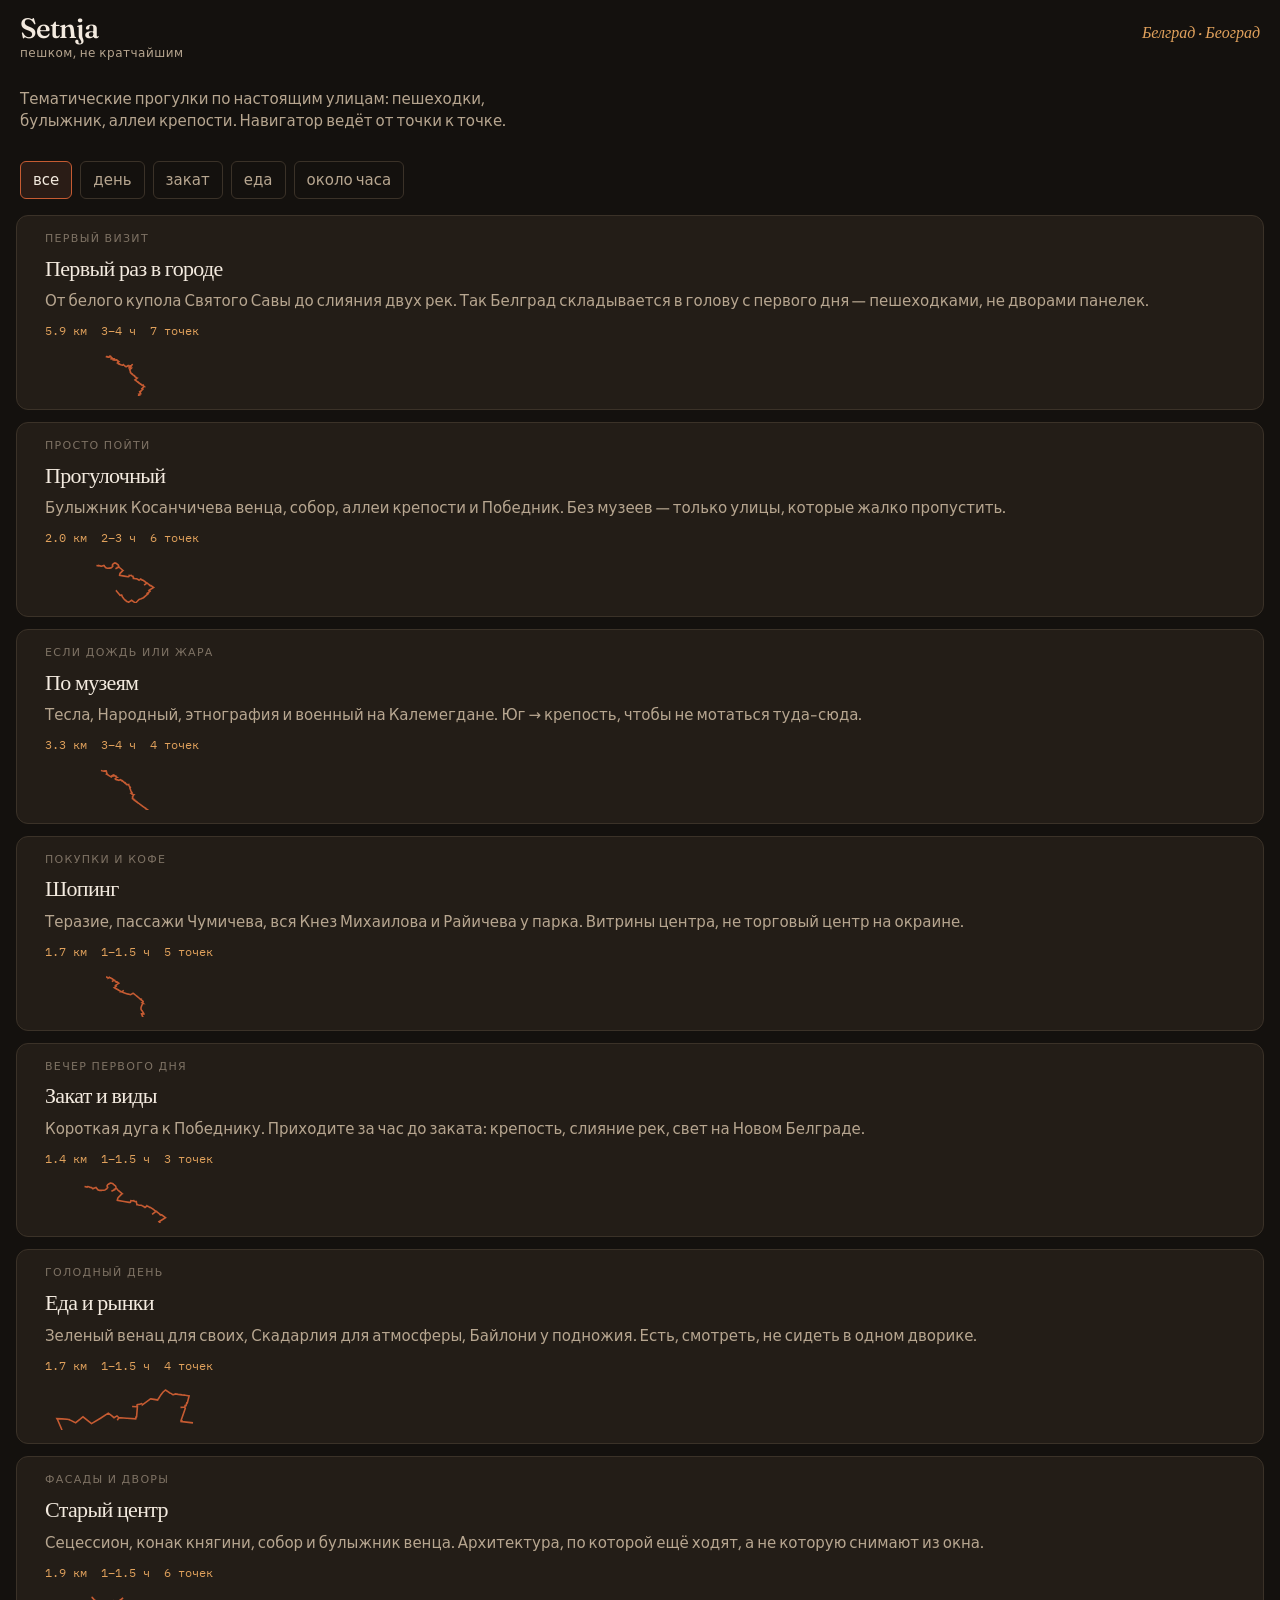
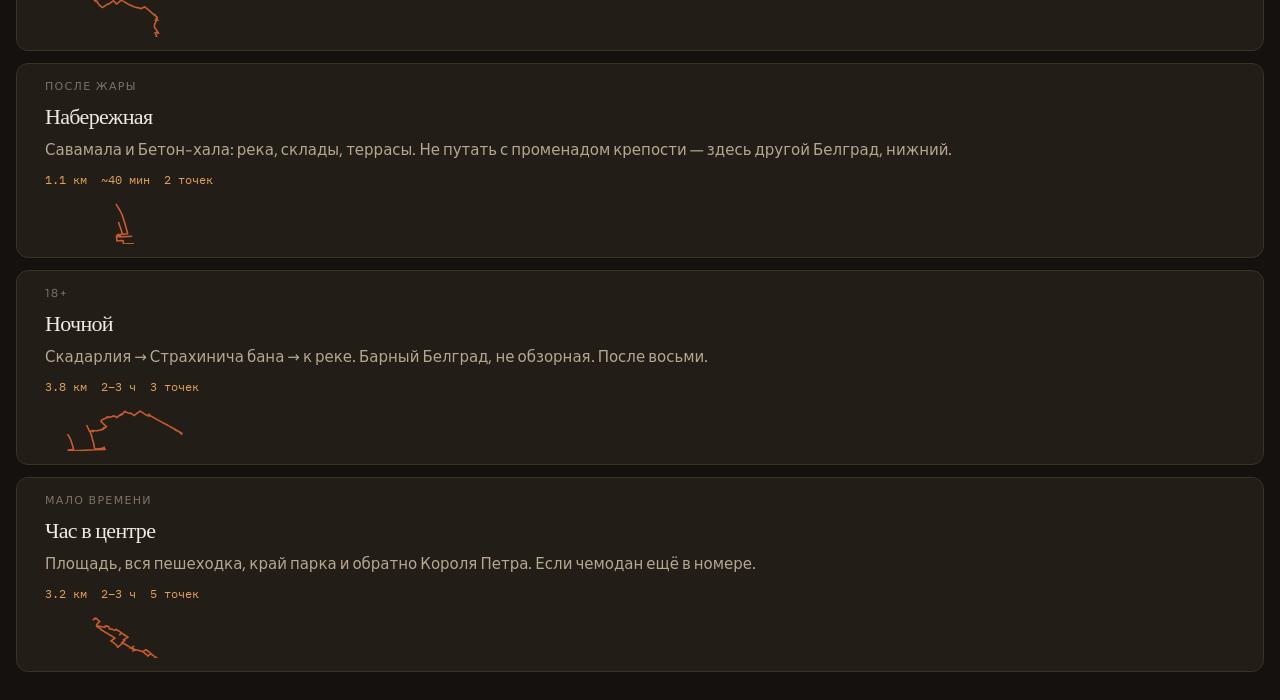
==== setnja/index.html @ d0587084 "Add Setnja walking app at /setnja" ====
<!doctype html>
<html lang="ru">
  <head>
    <meta charset="UTF-8" />
    <meta
      name="viewport"
      content="width=device-width, initial-scale=1, viewport-fit=cover, maximum-scale=1"
    />
    <meta name="theme-color" content="#14110e" />
    <meta name="apple-mobile-web-app-capable" content="yes" />
    <meta name="apple-mobile-web-app-status-bar-style" content="black-translucent" />
    <meta name="apple-mobile-web-app-title" content="Setnja" />
    <meta
      name="description"
      content="Пешеходные маршруты по Белграду: не кратчайшие, а удобные и красивые. С навигатором."
    />
    <link rel="manifest" href="./manifest.webmanifest" />
    <link rel="icon" href="./icon.jpg" />
    <link rel="apple-touch-icon" href="./icon.jpg" />
    <link rel="preconnect" href="https://fonts.googleapis.com" />
    <link rel="preconnect" href="https://fonts.gstatic.com" crossorigin />
    <link
      href="https://fonts.googleapis.com/css2?family=Fraunces:opsz,wght@9..144,500;9..144,600&family=IBM+Plex+Mono:wght@400;500&family=Sora:wght@400;500;600&display=swap"
      rel="stylesheet"
    />
    <title>Setnja — Белград пешком</title>
    <script type="module" crossorigin src="/setnja/assets/index-Ud8EMSzw.js"></script>
    <link rel="stylesheet" crossorigin href="/setnja/assets/index-DXGrd-We.css">
  </head>
  <body>
    <div id="root"></div>
  </body>
</html>
---- setnja/assets/index-DXGrd-We.css ----
.maplibregl-map{font:12px/20px Helvetica Neue,Arial,Helvetica,sans-serif;overflow:hidden;position:relative;-webkit-tap-highlight-color:rgb(0 0 0/0)}.maplibregl-canvas{left:0;position:absolute;top:0}.maplibregl-map:fullscreen{height:100%;width:100%}.maplibregl-ctrl-group button.maplibregl-ctrl-compass{touch-action:none}.maplibregl-canvas-container.maplibregl-interactive,.maplibregl-ctrl-group button.maplibregl-ctrl-compass{cursor:grab;-webkit-user-select:none;-moz-user-select:none;user-select:none}.maplibregl-canvas-container.maplibregl-interactive.maplibregl-track-pointer{cursor:pointer}.maplibregl-canvas-container.maplibregl-interactive:active,.maplibregl-ctrl-group button.maplibregl-ctrl-compass:active{cursor:grabbing}.maplibregl-canvas-container.maplibregl-touch-zoom-rotate,.maplibregl-canvas-container.maplibregl-touch-zoom-rotate .maplibregl-canvas{touch-action:pan-x pan-y}.maplibregl-canvas-container.maplibregl-touch-drag-pan,.maplibregl-canvas-container.maplibregl-touch-drag-pan .maplibregl-canvas{touch-action:pinch-zoom}.maplibregl-canvas-container.maplibregl-touch-zoom-rotate.maplibregl-touch-drag-pan,.maplibregl-canvas-container.maplibregl-touch-zoom-rotate.maplibregl-touch-drag-pan .maplibregl-canvas{touch-action:none}.maplibregl-canvas-container.maplibregl-touch-drag-pan.maplibregl-cooperative-gestures,.maplibregl-canvas-container.maplibregl-touch-drag-pan.maplibregl-cooperative-gestures .maplibregl-canvas{touch-action:pan-x pan-y}.maplibregl-ctrl-bottom-left,.maplibregl-ctrl-bottom-right,.maplibregl-ctrl-top-left,.maplibregl-ctrl-top-right{pointer-events:none;position:absolute;z-index:2}.maplibregl-ctrl-top-left{left:0;top:0}.maplibregl-ctrl-top-right{right:0;top:0}.maplibregl-ctrl-bottom-left{bottom:0;left:0}.maplibregl-ctrl-bottom-right{bottom:0;right:0}.maplibregl-ctrl{clear:both;pointer-events:auto;transform:translate(0)}.maplibregl-ctrl-top-left .maplibregl-ctrl{float:left;margin:10px 0 0 10px}.maplibregl-ctrl-top-right .maplibregl-ctrl{float:right;margin:10px 10px 0 0}.maplibregl-ctrl-bottom-left .maplibregl-ctrl{float:left;margin:0 0 10px 10px}.maplibregl-ctrl-bottom-right .maplibregl-ctrl{float:right;margin:0 10px 10px 0}.maplibregl-ctrl-group{background:#fff;border-radius:4px}.maplibregl-ctrl-group:not(:empty){box-shadow:0 0 0 2px #0000001a}@media(forced-colors:active){.maplibregl-ctrl-group:not(:empty){box-shadow:0 0 0 2px ButtonText}}.maplibregl-ctrl-group button{background-color:transparent;border:0;box-sizing:border-box;cursor:pointer;display:block;height:29px;outline:none;padding:0;width:29px}.maplibregl-ctrl-group button+button{border-top:1px solid #ddd}.maplibregl-ctrl button .maplibregl-ctrl-icon{background-position:50%;background-repeat:no-repeat;display:block;height:100%;width:100%}@media(forced-colors:active){.maplibregl-ctrl-icon{background-color:transparent}.maplibregl-ctrl-group button+button{border-top:1px solid ButtonText}}.maplibregl-ctrl button::-moz-focus-inner{border:0;padding:0}.maplibregl-ctrl-attrib-button:focus,.maplibregl-ctrl-group button:focus{box-shadow:0 0 2px 2px #0096ff}.maplibregl-ctrl button:disabled{cursor:not-allowed}.maplibregl-ctrl button:disabled .maplibregl-ctrl-icon{opacity:.25}@media(hover:hover){.maplibregl-ctrl button:not(:disabled):hover{background-color:#0000000d}}.maplibregl-ctrl button:not(:disabled):active{background-color:#0000000d}.maplibregl-ctrl-group button:focus:focus-visible{box-shadow:0 0 2px 2px #0096ff}.maplibregl-ctrl-group button:focus:not(:focus-visible){box-shadow:none}.maplibregl-ctrl-group button:focus:first-child{border-radius:4px 4px 0 0}.maplibregl-ctrl-group button:focus:last-child{border-radius:0 0 4px 4px}.maplibregl-ctrl-group button:focus:only-child{border-radius:inherit}.maplibregl-ctrl button.maplibregl-ctrl-zoom-out .maplibregl-ctrl-icon{background-image:url("data:image/svg+xml;charset=utf-8,%3Csvg xmlns='http://www.w3.org/2000/svg' width='29' height='29' fill='%23333' viewBox='0 0 29 29'%3E%3Cpath d='M10 13c-.75 0-1.5.75-1.5 1.5S9.25 16 10 16h9c.75 0 1.5-.75 1.5-1.5S19.75 13 19 13z'/%3E%3C/svg%3E")}.maplibregl-ctrl button.maplibregl-ctrl-zoom-in .maplibregl-ctrl-icon{background-image:url("data:image/svg+xml;charset=utf-8,%3Csvg xmlns='http://www.w3.org/2000/svg' width='29' height='29' fill='%23333' viewBox='0 0 29 29'%3E%3Cpath d='M14.5 8.5c-.75 0-1.5.75-1.5 1.5v3h-3c-.75 0-1.5.75-1.5 1.5S9.25 16 10 16h3v3c0 .75.75 1.5 1.5 1.5S16 19.75 16 19v-3h3c.75 0 1.5-.75 1.5-1.5S19.75 13 19 13h-3v-3c0-.75-.75-1.5-1.5-1.5'/%3E%3C/svg%3E")}@media(forced-colors:active){.maplibregl-ctrl button.maplibregl-ctrl-zoom-out .maplibregl-ctrl-icon{background-image:url("data:image/svg+xml;charset=utf-8,%3Csvg xmlns='http://www.w3.org/2000/svg' width='29' height='29' fill='%23fff' viewBox='0 0 29 29'%3E%3Cpath d='M10 13c-.75 0-1.5.75-1.5 1.5S9.25 16 10 16h9c.75 0 1.5-.75 1.5-1.5S19.75 13 19 13z'/%3E%3C/svg%3E")}.maplibregl-ctrl button.maplibregl-ctrl-zoom-in .maplibregl-ctrl-icon{background-image:url("data:image/svg+xml;charset=utf-8,%3Csvg xmlns='http://www.w3.org/2000/svg' width='29' height='29' fill='%23fff' viewBox='0 0 29 29'%3E%3Cpath d='M14.5 8.5c-.75 0-1.5.75-1.5 1.5v3h-3c-.75 0-1.5.75-1.5 1.5S9.25 16 10 16h3v3c0 .75.75 1.5 1.5 1.5S16 19.75 16 19v-3h3c.75 0 1.5-.75 1.5-1.5S19.75 13 19 13h-3v-3c0-.75-.75-1.5-1.5-1.5'/%3E%3C/svg%3E")}}@media(forced-colors:active)and (prefers-color-scheme:light){.maplibregl-ctrl button.maplibregl-ctrl-zoom-out .maplibregl-ctrl-icon{background-image:url("data:image/svg+xml;charset=utf-8,%3Csvg xmlns='http://www.w3.org/2000/svg' width='29' height='29' viewBox='0 0 29 29'%3E%3Cpath d='M10 13c-.75 0-1.5.75-1.5 1.5S9.25 16 10 16h9c.75 0 1.5-.75 1.5-1.5S19.75 13 19 13z'/%3E%3C/svg%3E")}.maplibregl-ctrl button.maplibregl-ctrl-zoom-in .maplibregl-ctrl-icon{background-image:url("data:image/svg+xml;charset=utf-8,%3Csvg xmlns='http://www.w3.org/2000/svg' width='29' height='29' viewBox='0 0 29 29'%3E%3Cpath d='M14.5 8.5c-.75 0-1.5.75-1.5 1.5v3h-3c-.75 0-1.5.75-1.5 1.5S9.25 16 10 16h3v3c0 .75.75 1.5 1.5 1.5S16 19.75 16 19v-3h3c.75 0 1.5-.75 1.5-1.5S19.75 13 19 13h-3v-3c0-.75-.75-1.5-1.5-1.5'/%3E%3C/svg%3E")}}.maplibregl-ctrl button.maplibregl-ctrl-fullscreen .maplibregl-ctrl-icon{background-image:url("data:image/svg+xml;charset=utf-8,%3Csvg xmlns='http://www.w3.org/2000/svg' width='29' height='29' fill='%23333' viewBox='0 0 29 29'%3E%3Cpath d='M24 16v5.5c0 1.75-.75 2.5-2.5 2.5H16v-1l3-1.5-4-5.5 1-1 5.5 4 1.5-3zM6 16l1.5 3 5.5-4 1 1-4 5.5 3 1.5v1H7.5C5.75 24 5 23.25 5 21.5V16zm7-11v1l-3 1.5 4 5.5-1 1-5.5-4L6 13H5V7.5C5 5.75 5.75 5 7.5 5zm11 2.5c0-1.75-.75-2.5-2.5-2.5H16v1l3 1.5-4 5.5 1 1 5.5-4 1.5 3h1z'/%3E%3C/svg%3E")}.maplibregl-ctrl button.maplibregl-ctrl-shrink .maplibregl-ctrl-icon{background-image:url("data:image/svg+xml;charset=utf-8,%3Csvg xmlns='http://www.w3.org/2000/svg' width='29' height='29' viewBox='0 0 29 29'%3E%3Cpath d='M18.5 16c-1.75 0-2.5.75-2.5 2.5V24h1l1.5-3 5.5 4 1-1-4-5.5 3-1.5v-1zM13 18.5c0-1.75-.75-2.5-2.5-2.5H5v1l3 1.5L4 24l1 1 5.5-4 1.5 3h1zm3-8c0 1.75.75 2.5 2.5 2.5H24v-1l-3-1.5L25 5l-1-1-5.5 4L17 5h-1zM10.5 13c1.75 0 2.5-.75 2.5-2.5V5h-1l-1.5 3L5 4 4 5l4 5.5L5 12v1z'/%3E%3C/svg%3E")}@media(forced-colors:active){.maplibregl-ctrl button.maplibregl-ctrl-fullscreen .maplibregl-ctrl-icon{background-image:url("data:image/svg+xml;charset=utf-8,%3Csvg xmlns='http://www.w3.org/2000/svg' width='29' height='29' fill='%23fff' viewBox='0 0 29 29'%3E%3Cpath d='M24 16v5.5c0 1.75-.75 2.5-2.5 2.5H16v-1l3-1.5-4-5.5 1-1 5.5 4 1.5-3zM6 16l1.5 3 5.5-4 1 1-4 5.5 3 1.5v1H7.5C5.75 24 5 23.25 5 21.5V16zm7-11v1l-3 1.5 4 5.5-1 1-5.5-4L6 13H5V7.5C5 5.75 5.75 5 7.5 5zm11 2.5c0-1.75-.75-2.5-2.5-2.5H16v1l3 1.5-4 5.5 1 1 5.5-4 1.5 3h1z'/%3E%3C/svg%3E")}.maplibregl-ctrl button.maplibregl-ctrl-shrink .maplibregl-ctrl-icon{background-image:url("data:image/svg+xml;charset=utf-8,%3Csvg xmlns='http://www.w3.org/2000/svg' width='29' height='29' fill='%23fff' viewBox='0 0 29 29'%3E%3Cpath d='M18.5 16c-1.75 0-2.5.75-2.5 2.5V24h1l1.5-3 5.5 4 1-1-4-5.5 3-1.5v-1zM13 18.5c0-1.75-.75-2.5-2.5-2.5H5v1l3 1.5L4 24l1 1 5.5-4 1.5 3h1zm3-8c0 1.75.75 2.5 2.5 2.5H24v-1l-3-1.5L25 5l-1-1-5.5 4L17 5h-1zM10.5 13c1.75 0 2.5-.75 2.5-2.5V5h-1l-1.5 3L5 4 4 5l4 5.5L5 12v1z'/%3E%3C/svg%3E")}}@media(forced-colors:active)and (prefers-color-scheme:light){.maplibregl-ctrl button.maplibregl-ctrl-fullscreen .maplibregl-ctrl-icon{background-image:url("data:image/svg+xml;charset=utf-8,%3Csvg xmlns='http://www.w3.org/2000/svg' width='29' height='29' viewBox='0 0 29 29'%3E%3Cpath d='M24 16v5.5c0 1.75-.75 2.5-2.5 2.5H16v-1l3-1.5-4-5.5 1-1 5.5 4 1.5-3zM6 16l1.5 3 5.5-4 1 1-4 5.5 3 1.5v1H7.5C5.75 24 5 23.25 5 21.5V16zm7-11v1l-3 1.5 4 5.5-1 1-5.5-4L6 13H5V7.5C5 5.75 5.75 5 7.5 5zm11 2.5c0-1.75-.75-2.5-2.5-2.5H16v1l3 1.5-4 5.5 1 1 5.5-4 1.5 3h1z'/%3E%3C/svg%3E")}.maplibregl-ctrl button.maplibregl-ctrl-shrink .maplibregl-ctrl-icon{background-image:url("data:image/svg+xml;charset=utf-8,%3Csvg xmlns='http://www.w3.org/2000/svg' width='29' height='29' viewBox='0 0 29 29'%3E%3Cpath d='M18.5 16c-1.75 0-2.5.75-2.5 2.5V24h1l1.5-3 5.5 4 1-1-4-5.5 3-1.5v-1zM13 18.5c0-1.75-.75-2.5-2.5-2.5H5v1l3 1.5L4 24l1 1 5.5-4 1.5 3h1zm3-8c0 1.75.75 2.5 2.5 2.5H24v-1l-3-1.5L25 5l-1-1-5.5 4L17 5h-1zM10.5 13c1.75 0 2.5-.75 2.5-2.5V5h-1l-1.5 3L5 4 4 5l4 5.5L5 12v1z'/%3E%3C/svg%3E")}}.maplibregl-ctrl button.maplibregl-ctrl-compass .maplibregl-ctrl-icon{background-image:url("data:image/svg+xml;charset=utf-8,%3Csvg xmlns='http://www.w3.org/2000/svg' width='29' height='29' fill='%23333' viewBox='0 0 29 29'%3E%3Cpath d='m10.5 14 4-8 4 8z'/%3E%3Cpath fill='%23ccc' d='m10.5 16 4 8 4-8z'/%3E%3C/svg%3E")}@media(forced-colors:active){.maplibregl-ctrl button.maplibregl-ctrl-compass .maplibregl-ctrl-icon{background-image:url("data:image/svg+xml;charset=utf-8,%3Csvg xmlns='http://www.w3.org/2000/svg' width='29' height='29' fill='%23fff' viewBox='0 0 29 29'%3E%3Cpath d='m10.5 14 4-8 4 8z'/%3E%3Cpath fill='%23ccc' d='m10.5 16 4 8 4-8z'/%3E%3C/svg%3E")}}@media(forced-colors:active)and (prefers-color-scheme:light){.maplibregl-ctrl button.maplibregl-ctrl-compass .maplibregl-ctrl-icon{background-image:url("data:image/svg+xml;charset=utf-8,%3Csvg xmlns='http://www.w3.org/2000/svg' width='29' height='29' viewBox='0 0 29 29'%3E%3Cpath d='m10.5 14 4-8 4 8z'/%3E%3Cpath fill='%23ccc' d='m10.5 16 4 8 4-8z'/%3E%3C/svg%3E")}}.maplibregl-ctrl button.maplibregl-ctrl-globe .maplibregl-ctrl-icon{background-image:url("data:image/svg+xml;charset=utf-8,%3Csvg xmlns='http://www.w3.org/2000/svg' width='22' height='22' fill='none' stroke='%23333' viewBox='0 0 22 22'%3E%3Ccircle cx='11' cy='11' r='8.5'/%3E%3Cpath d='M17.5 11c0 4.819-3.02 8.5-6.5 8.5S4.5 15.819 4.5 11 7.52 2.5 11 2.5s6.5 3.681 6.5 8.5Z'/%3E%3Cpath d='M13.5 11c0 2.447-.331 4.64-.853 6.206-.262.785-.562 1.384-.872 1.777-.314.399-.58.517-.775.517s-.461-.118-.775-.517c-.31-.393-.61-.992-.872-1.777C8.831 15.64 8.5 13.446 8.5 11s.331-4.64.853-6.206c.262-.785.562-1.384.872-1.777.314-.399.58-.517.775-.517s.461.118.775.517c.31.393.61.992.872 1.777.522 1.565.853 3.76.853 6.206Z'/%3E%3Cpath d='M11 7.5c-1.909 0-3.622-.166-4.845-.428-.616-.132-1.08-.283-1.379-.434a1.3 1.3 0 0 1-.224-.138q.07-.058.224-.138c.299-.151.763-.302 1.379-.434C7.378 5.666 9.091 5.5 11 5.5s3.622.166 4.845.428c.616.132 1.08.283 1.379.434.105.053.177.1.224.138q-.07.058-.224.138c-.299.151-.763.302-1.379.434-1.223.262-2.936.428-4.845.428ZM4.486 6.436ZM11 16.5c-1.909 0-3.622-.166-4.845-.428-.616-.132-1.08-.283-1.379-.434a1.3 1.3 0 0 1-.224-.138 1.3 1.3 0 0 1 .224-.138c.299-.151.763-.302 1.379-.434C7.378 14.666 9.091 14.5 11 14.5s3.622.166 4.845.428c.616.132 1.08.283 1.379.434.105.053.177.1.224.138a1.3 1.3 0 0 1-.224.138c-.299.151-.763.302-1.379.434-1.223.262-2.936.428-4.845.428Zm-6.514-1.064ZM11 12.5c-2.46 0-4.672-.222-6.255-.574-.796-.177-1.406-.38-1.805-.59a1.5 1.5 0 0 1-.39-.272.3.3 0 0 1-.047-.064.3.3 0 0 1 .048-.064c.066-.073.189-.167.389-.272.399-.21 1.009-.413 1.805-.59C6.328 9.722 8.54 9.5 11 9.5s4.672.222 6.256.574c.795.177 1.405.38 1.804.59.2.105.323.2.39.272a.3.3 0 0 1 .047.064.3.3 0 0 1-.048.064 1.4 1.4 0 0 1-.389.272c-.399.21-1.009.413-1.804.59-1.584.352-3.796.574-6.256.574Zm-8.501-1.51v.002zm0 .018v.002zm17.002.002v-.002zm0-.018v-.002z'/%3E%3C/svg%3E")}.maplibregl-ctrl button.maplibregl-ctrl-globe-enabled .maplibregl-ctrl-icon{background-image:url("data:image/svg+xml;charset=utf-8,%3Csvg xmlns='http://www.w3.org/2000/svg' width='22' height='22' fill='none' stroke='%2333b5e5' viewBox='0 0 22 22'%3E%3Ccircle cx='11' cy='11' r='8.5'/%3E%3Cpath d='M17.5 11c0 4.819-3.02 8.5-6.5 8.5S4.5 15.819 4.5 11 7.52 2.5 11 2.5s6.5 3.681 6.5 8.5Z'/%3E%3Cpath d='M13.5 11c0 2.447-.331 4.64-.853 6.206-.262.785-.562 1.384-.872 1.777-.314.399-.58.517-.775.517s-.461-.118-.775-.517c-.31-.393-.61-.992-.872-1.777C8.831 15.64 8.5 13.446 8.5 11s.331-4.64.853-6.206c.262-.785.562-1.384.872-1.777.314-.399.58-.517.775-.517s.461.118.775.517c.31.393.61.992.872 1.777.522 1.565.853 3.76.853 6.206Z'/%3E%3Cpath d='M11 7.5c-1.909 0-3.622-.166-4.845-.428-.616-.132-1.08-.283-1.379-.434a1.3 1.3 0 0 1-.224-.138q.07-.058.224-.138c.299-.151.763-.302 1.379-.434C7.378 5.666 9.091 5.5 11 5.5s3.622.166 4.845.428c.616.132 1.08.283 1.379.434.105.053.177.1.224.138q-.07.058-.224.138c-.299.151-.763.302-1.379.434-1.223.262-2.936.428-4.845.428ZM4.486 6.436ZM11 16.5c-1.909 0-3.622-.166-4.845-.428-.616-.132-1.08-.283-1.379-.434a1.3 1.3 0 0 1-.224-.138 1.3 1.3 0 0 1 .224-.138c.299-.151.763-.302 1.379-.434C7.378 14.666 9.091 14.5 11 14.5s3.622.166 4.845.428c.616.132 1.08.283 1.379.434.105.053.177.1.224.138a1.3 1.3 0 0 1-.224.138c-.299.151-.763.302-1.379.434-1.223.262-2.936.428-4.845.428Zm-6.514-1.064ZM11 12.5c-2.46 0-4.672-.222-6.255-.574-.796-.177-1.406-.38-1.805-.59a1.5 1.5 0 0 1-.39-.272.3.3 0 0 1-.047-.064.3.3 0 0 1 .048-.064c.066-.073.189-.167.389-.272.399-.21 1.009-.413 1.805-.59C6.328 9.722 8.54 9.5 11 9.5s4.672.222 6.256.574c.795.177 1.405.38 1.804.59.2.105.323.2.39.272a.3.3 0 0 1 .047.064.3.3 0 0 1-.048.064 1.4 1.4 0 0 1-.389.272c-.399.21-1.009.413-1.804.59-1.584.352-3.796.574-6.256.574Zm-8.501-1.51v.002zm0 .018v.002zm17.002.002v-.002zm0-.018v-.002z'/%3E%3C/svg%3E")}.maplibregl-ctrl button.maplibregl-ctrl-terrain .maplibregl-ctrl-icon{background-image:url("data:image/svg+xml;charset=utf-8,%3Csvg xmlns='http://www.w3.org/2000/svg' width='22' height='22' fill='%23333' viewBox='0 0 22 22'%3E%3Cpath d='m1.754 13.406 4.453-4.851 3.09 3.09 3.281 3.277.969-.969-3.309-3.312 3.844-4.121 6.148 6.886h1.082v-.855l-7.207-8.07-4.84 5.187L6.169 6.57l-5.48 5.965v.871ZM.688 16.844h20.625v1.375H.688Zm0 0'/%3E%3C/svg%3E")}.maplibregl-ctrl button.maplibregl-ctrl-terrain-enabled .maplibregl-ctrl-icon{background-image:url("data:image/svg+xml;charset=utf-8,%3Csvg xmlns='http://www.w3.org/2000/svg' width='22' height='22' fill='%2333b5e5' viewBox='0 0 22 22'%3E%3Cpath d='m1.754 13.406 4.453-4.851 3.09 3.09 3.281 3.277.969-.969-3.309-3.312 3.844-4.121 6.148 6.886h1.082v-.855l-7.207-8.07-4.84 5.187L6.169 6.57l-5.48 5.965v.871ZM.688 16.844h20.625v1.375H.688Zm0 0'/%3E%3C/svg%3E")}.maplibregl-ctrl button.maplibregl-ctrl-geolocate .maplibregl-ctrl-icon{background-image:url("data:image/svg+xml;charset=utf-8,%3Csvg xmlns='http://www.w3.org/2000/svg' width='29' height='29' fill='%23333' viewBox='0 0 20 20'%3E%3Cpath d='M10 4C9 4 9 5 9 5v.1A5 5 0 0 0 5.1 9H5s-1 0-1 1 1 1 1 1h.1A5 5 0 0 0 9 14.9v.1s0 1 1 1 1-1 1-1v-.1a5 5 0 0 0 3.9-3.9h.1s1 0 1-1-1-1-1-1h-.1A5 5 0 0 0 11 5.1V5s0-1-1-1m0 2.5a3.5 3.5 0 1 1 0 7 3.5 3.5 0 1 1 0-7'/%3E%3Ccircle cx='10' cy='10' r='2'/%3E%3C/svg%3E")}.maplibregl-ctrl button.maplibregl-ctrl-geolocate:disabled .maplibregl-ctrl-icon{background-image:url("data:image/svg+xml;charset=utf-8,%3Csvg xmlns='http://www.w3.org/2000/svg' width='29' height='29' fill='%23aaa' viewBox='0 0 20 20'%3E%3Cpath d='M10 4C9 4 9 5 9 5v.1A5 5 0 0 0 5.1 9H5s-1 0-1 1 1 1 1 1h.1A5 5 0 0 0 9 14.9v.1s0 1 1 1 1-1 1-1v-.1a5 5 0 0 0 3.9-3.9h.1s1 0 1-1-1-1-1-1h-.1A5 5 0 0 0 11 5.1V5s0-1-1-1m0 2.5a3.5 3.5 0 1 1 0 7 3.5 3.5 0 1 1 0-7'/%3E%3Ccircle cx='10' cy='10' r='2'/%3E%3Cpath fill='red' d='m14 5 1 1-9 9-1-1z'/%3E%3C/svg%3E")}.maplibregl-ctrl button.maplibregl-ctrl-geolocate.maplibregl-ctrl-geolocate-active .maplibregl-ctrl-icon{background-image:url("data:image/svg+xml;charset=utf-8,%3Csvg xmlns='http://www.w3.org/2000/svg' width='29' height='29' fill='%2333b5e5' viewBox='0 0 20 20'%3E%3Cpath d='M10 4C9 4 9 5 9 5v.1A5 5 0 0 0 5.1 9H5s-1 0-1 1 1 1 1 1h.1A5 5 0 0 0 9 14.9v.1s0 1 1 1 1-1 1-1v-.1a5 5 0 0 0 3.9-3.9h.1s1 0 1-1-1-1-1-1h-.1A5 5 0 0 0 11 5.1V5s0-1-1-1m0 2.5a3.5 3.5 0 1 1 0 7 3.5 3.5 0 1 1 0-7'/%3E%3Ccircle cx='10' cy='10' r='2'/%3E%3C/svg%3E")}.maplibregl-ctrl button.maplibregl-ctrl-geolocate.maplibregl-ctrl-geolocate-active-error .maplibregl-ctrl-icon{background-image:url("data:image/svg+xml;charset=utf-8,%3Csvg xmlns='http://www.w3.org/2000/svg' width='29' height='29' fill='%23e58978' viewBox='0 0 20 20'%3E%3Cpath d='M10 4C9 4 9 5 9 5v.1A5 5 0 0 0 5.1 9H5s-1 0-1 1 1 1 1 1h.1A5 5 0 0 0 9 14.9v.1s0 1 1 1 1-1 1-1v-.1a5 5 0 0 0 3.9-3.9h.1s1 0 1-1-1-1-1-1h-.1A5 5 0 0 0 11 5.1V5s0-1-1-1m0 2.5a3.5 3.5 0 1 1 0 7 3.5 3.5 0 1 1 0-7'/%3E%3Ccircle cx='10' cy='10' r='2'/%3E%3C/svg%3E")}.maplibregl-ctrl button.maplibregl-ctrl-geolocate.maplibregl-ctrl-geolocate-background .maplibregl-ctrl-icon{background-image:url("data:image/svg+xml;charset=utf-8,%3Csvg xmlns='http://www.w3.org/2000/svg' width='29' height='29' fill='%2333b5e5' viewBox='0 0 20 20'%3E%3Cpath d='M10 4C9 4 9 5 9 5v.1A5 5 0 0 0 5.1 9H5s-1 0-1 1 1 1 1 1h.1A5 5 0 0 0 9 14.9v.1s0 1 1 1 1-1 1-1v-.1a5 5 0 0 0 3.9-3.9h.1s1 0 1-1-1-1-1-1h-.1A5 5 0 0 0 11 5.1V5s0-1-1-1m0 2.5a3.5 3.5 0 1 1 0 7 3.5 3.5 0 1 1 0-7'/%3E%3C/svg%3E")}.maplibregl-ctrl button.maplibregl-ctrl-geolocate.maplibregl-ctrl-geolocate-background-error .maplibregl-ctrl-icon{background-image:url("data:image/svg+xml;charset=utf-8,%3Csvg xmlns='http://www.w3.org/2000/svg' width='29' height='29' fill='%23e54e33' viewBox='0 0 20 20'%3E%3Cpath d='M10 4C9 4 9 5 9 5v.1A5 5 0 0 0 5.1 9H5s-1 0-1 1 1 1 1 1h.1A5 5 0 0 0 9 14.9v.1s0 1 1 1 1-1 1-1v-.1a5 5 0 0 0 3.9-3.9h.1s1 0 1-1-1-1-1-1h-.1A5 5 0 0 0 11 5.1V5s0-1-1-1m0 2.5a3.5 3.5 0 1 1 0 7 3.5 3.5 0 1 1 0-7'/%3E%3C/svg%3E")}.maplibregl-ctrl button.maplibregl-ctrl-geolocate.maplibregl-ctrl-geolocate-waiting .maplibregl-ctrl-icon{animation:maplibregl-spin 2s linear infinite}@media(forced-colors:active){.maplibregl-ctrl button.maplibregl-ctrl-geolocate .maplibregl-ctrl-icon{background-image:url("data:image/svg+xml;charset=utf-8,%3Csvg xmlns='http://www.w3.org/2000/svg' width='29' height='29' fill='%23fff' viewBox='0 0 20 20'%3E%3Cpath d='M10 4C9 4 9 5 9 5v.1A5 5 0 0 0 5.1 9H5s-1 0-1 1 1 1 1 1h.1A5 5 0 0 0 9 14.9v.1s0 1 1 1 1-1 1-1v-.1a5 5 0 0 0 3.9-3.9h.1s1 0 1-1-1-1-1-1h-.1A5 5 0 0 0 11 5.1V5s0-1-1-1m0 2.5a3.5 3.5 0 1 1 0 7 3.5 3.5 0 1 1 0-7'/%3E%3Ccircle cx='10' cy='10' r='2'/%3E%3C/svg%3E")}.maplibregl-ctrl button.maplibregl-ctrl-geolocate:disabled .maplibregl-ctrl-icon{background-image:url("data:image/svg+xml;charset=utf-8,%3Csvg xmlns='http://www.w3.org/2000/svg' width='29' height='29' fill='%23999' viewBox='0 0 20 20'%3E%3Cpath d='M10 4C9 4 9 5 9 5v.1A5 5 0 0 0 5.1 9H5s-1 0-1 1 1 1 1 1h.1A5 5 0 0 0 9 14.9v.1s0 1 1 1 1-1 1-1v-.1a5 5 0 0 0 3.9-3.9h.1s1 0 1-1-1-1-1-1h-.1A5 5 0 0 0 11 5.1V5s0-1-1-1m0 2.5a3.5 3.5 0 1 1 0 7 3.5 3.5 0 1 1 0-7'/%3E%3Ccircle cx='10' cy='10' r='2'/%3E%3Cpath fill='red' d='m14 5 1 1-9 9-1-1z'/%3E%3C/svg%3E")}.maplibregl-ctrl button.maplibregl-ctrl-geolocate.maplibregl-ctrl-geolocate-active .maplibregl-ctrl-icon{background-image:url("data:image/svg+xml;charset=utf-8,%3Csvg xmlns='http://www.w3.org/2000/svg' width='29' height='29' fill='%2333b5e5' viewBox='0 0 20 20'%3E%3Cpath d='M10 4C9 4 9 5 9 5v.1A5 5 0 0 0 5.1 9H5s-1 0-1 1 1 1 1 1h.1A5 5 0 0 0 9 14.9v.1s0 1 1 1 1-1 1-1v-.1a5 5 0 0 0 3.9-3.9h.1s1 0 1-1-1-1-1-1h-.1A5 5 0 0 0 11 5.1V5s0-1-1-1m0 2.5a3.5 3.5 0 1 1 0 7 3.5 3.5 0 1 1 0-7'/%3E%3Ccircle cx='10' cy='10' r='2'/%3E%3C/svg%3E")}.maplibregl-ctrl button.maplibregl-ctrl-geolocate.maplibregl-ctrl-geolocate-active-error .maplibregl-ctrl-icon{background-image:url("data:image/svg+xml;charset=utf-8,%3Csvg xmlns='http://www.w3.org/2000/svg' width='29' height='29' fill='%23e58978' viewBox='0 0 20 20'%3E%3Cpath d='M10 4C9 4 9 5 9 5v.1A5 5 0 0 0 5.1 9H5s-1 0-1 1 1 1 1 1h.1A5 5 0 0 0 9 14.9v.1s0 1 1 1 1-1 1-1v-.1a5 5 0 0 0 3.9-3.9h.1s1 0 1-1-1-1-1-1h-.1A5 5 0 0 0 11 5.1V5s0-1-1-1m0 2.5a3.5 3.5 0 1 1 0 7 3.5 3.5 0 1 1 0-7'/%3E%3Ccircle cx='10' cy='10' r='2'/%3E%3C/svg%3E")}.maplibregl-ctrl button.maplibregl-ctrl-geolocate.maplibregl-ctrl-geolocate-background .maplibregl-ctrl-icon{background-image:url("data:image/svg+xml;charset=utf-8,%3Csvg xmlns='http://www.w3.org/2000/svg' width='29' height='29' fill='%2333b5e5' viewBox='0 0 20 20'%3E%3Cpath d='M10 4C9 4 9 5 9 5v.1A5 5 0 0 0 5.1 9H5s-1 0-1 1 1 1 1 1h.1A5 5 0 0 0 9 14.9v.1s0 1 1 1 1-1 1-1v-.1a5 5 0 0 0 3.9-3.9h.1s1 0 1-1-1-1-1-1h-.1A5 5 0 0 0 11 5.1V5s0-1-1-1m0 2.5a3.5 3.5 0 1 1 0 7 3.5 3.5 0 1 1 0-7'/%3E%3C/svg%3E")}.maplibregl-ctrl button.maplibregl-ctrl-geolocate.maplibregl-ctrl-geolocate-background-error .maplibregl-ctrl-icon{background-image:url("data:image/svg+xml;charset=utf-8,%3Csvg xmlns='http://www.w3.org/2000/svg' width='29' height='29' fill='%23e54e33' viewBox='0 0 20 20'%3E%3Cpath d='M10 4C9 4 9 5 9 5v.1A5 5 0 0 0 5.1 9H5s-1 0-1 1 1 1 1 1h.1A5 5 0 0 0 9 14.9v.1s0 1 1 1 1-1 1-1v-.1a5 5 0 0 0 3.9-3.9h.1s1 0 1-1-1-1-1-1h-.1A5 5 0 0 0 11 5.1V5s0-1-1-1m0 2.5a3.5 3.5 0 1 1 0 7 3.5 3.5 0 1 1 0-7'/%3E%3C/svg%3E")}}@media(forced-colors:active)and (prefers-color-scheme:light){.maplibregl-ctrl button.maplibregl-ctrl-geolocate .maplibregl-ctrl-icon{background-image:url("data:image/svg+xml;charset=utf-8,%3Csvg xmlns='http://www.w3.org/2000/svg' width='29' height='29' viewBox='0 0 20 20'%3E%3Cpath d='M10 4C9 4 9 5 9 5v.1A5 5 0 0 0 5.1 9H5s-1 0-1 1 1 1 1 1h.1A5 5 0 0 0 9 14.9v.1s0 1 1 1 1-1 1-1v-.1a5 5 0 0 0 3.9-3.9h.1s1 0 1-1-1-1-1-1h-.1A5 5 0 0 0 11 5.1V5s0-1-1-1m0 2.5a3.5 3.5 0 1 1 0 7 3.5 3.5 0 1 1 0-7'/%3E%3Ccircle cx='10' cy='10' r='2'/%3E%3C/svg%3E")}.maplibregl-ctrl button.maplibregl-ctrl-geolocate:disabled .maplibregl-ctrl-icon{background-image:url("data:image/svg+xml;charset=utf-8,%3Csvg xmlns='http://www.w3.org/2000/svg' width='29' height='29' fill='%23666' viewBox='0 0 20 20'%3E%3Cpath d='M10 4C9 4 9 5 9 5v.1A5 5 0 0 0 5.1 9H5s-1 0-1 1 1 1 1 1h.1A5 5 0 0 0 9 14.9v.1s0 1 1 1 1-1 1-1v-.1a5 5 0 0 0 3.9-3.9h.1s1 0 1-1-1-1-1-1h-.1A5 5 0 0 0 11 5.1V5s0-1-1-1m0 2.5a3.5 3.5 0 1 1 0 7 3.5 3.5 0 1 1 0-7'/%3E%3Ccircle cx='10' cy='10' r='2'/%3E%3Cpath fill='red' d='m14 5 1 1-9 9-1-1z'/%3E%3C/svg%3E")}}@keyframes maplibregl-spin{0%{transform:rotate(0)}to{transform:rotate(1turn)}}a.maplibregl-ctrl-logo{background-image:url("data:image/svg+xml;charset=utf-8,%3Csvg xmlns='http://www.w3.org/2000/svg' width='88' height='23' fill='none'%3E%3Cpath fill='%23000' fill-opacity='.4' fill-rule='evenodd' d='M17.408 16.796h-1.827l2.501-12.095h.198l3.324 6.533.988 2.19.988-2.19 3.258-6.533h.181l2.6 12.095h-1.81l-1.218-5.644-.362-1.71-.658 1.71-2.929 5.644h-.098l-2.914-5.644-.757-1.71-.345 1.71zm1.958-3.42-.726 3.663a1.255 1.255 0 0 1-1.232 1.011h-1.827a1.255 1.255 0 0 1-1.229-1.509l2.501-12.095a1.255 1.255 0 0 1 1.23-1.001h.197a1.25 1.25 0 0 1 1.12.685l3.19 6.273 3.125-6.263a1.25 1.25 0 0 1 1.123-.695h.181a1.255 1.255 0 0 1 1.227.991l1.443 6.71a5 5 0 0 1 .314-.787l.009-.016a4.6 4.6 0 0 1 1.777-1.887c.782-.46 1.668-.667 2.611-.667a4.6 4.6 0 0 1 1.7.32l.306.134c.21-.16.474-.256.759-.256h1.694a1.255 1.255 0 0 1 1.212.925 1.255 1.255 0 0 1 1.212-.925h1.711c.284 0 .545.094.755.252.613-.3 1.312-.45 2.075-.45 1.356 0 2.557.445 3.482 1.4q.47.48.763 1.064V4.701a1.255 1.255 0 0 1 1.255-1.255h1.86A1.255 1.255 0 0 1 54.44 4.7v9.194h2.217c.19 0 .37.043.532.118v-4.77c0-.356.147-.678.385-.906a2.42 2.42 0 0 1-.682-1.71c0-.665.267-1.253.735-1.7a2.45 2.45 0 0 1 1.722-.674 2.43 2.43 0 0 1 1.705.675q.318.302.504.683V4.7a1.255 1.255 0 0 1 1.255-1.255h1.744A1.255 1.255 0 0 1 65.812 4.7v3.335a4.8 4.8 0 0 1 1.526-.246c.938 0 1.817.214 2.59.69a4.47 4.47 0 0 1 1.67 1.743v-.98a1.255 1.255 0 0 1 1.256-1.256h1.777c.233 0 .451.064.639.174a3.4 3.4 0 0 1 1.567-.372c.346 0 .861.02 1.285.232a1.25 1.25 0 0 1 .689 1.004 4.7 4.7 0 0 1 .853-.588c.795-.44 1.675-.647 2.61-.647 1.385 0 2.65.39 3.525 1.396.836.938 1.168 2.173 1.168 3.528q-.001.515-.056 1.051a1.255 1.255 0 0 1-.947 1.09l.408.952a1.255 1.255 0 0 1-.477 1.552c-.418.268-.92.463-1.458.612-.613.171-1.304.244-2.049.244-1.06 0-2.043-.207-2.886-.698l-.015-.008c-.798-.48-1.419-1.135-1.818-1.963l-.004-.008a5.8 5.8 0 0 1-.548-2.512q0-.429.053-.843a1.3 1.3 0 0 1-.333-.086l-.166-.004c-.223 0-.426.062-.643.228-.03.024-.142.139-.142.59v3.883a1.255 1.255 0 0 1-1.256 1.256h-1.777a1.255 1.255 0 0 1-1.256-1.256V15.69l-.032.057a4.8 4.8 0 0 1-1.86 1.833 5.04 5.04 0 0 1-2.484.634 4.5 4.5 0 0 1-1.935-.424 1.25 1.25 0 0 1-.764.258h-1.71a1.255 1.255 0 0 1-1.256-1.255V7.687a2.4 2.4 0 0 1-.428.625c.253.23.412.561.412.93v7.553a1.255 1.255 0 0 1-1.256 1.255h-1.843a1.25 1.25 0 0 1-.894-.373c-.228.23-.544.373-.894.373H51.32a1.255 1.255 0 0 1-1.256-1.255v-1.251l-.061.117a4.7 4.7 0 0 1-1.782 1.884 4.77 4.77 0 0 1-2.485.67 5.6 5.6 0 0 1-1.485-.188l.009 2.764a1.255 1.255 0 0 1-1.255 1.259h-1.729a1.255 1.255 0 0 1-1.255-1.255v-3.537a1.255 1.255 0 0 1-1.167.793h-1.679a1.25 1.25 0 0 1-.77-.263 4.5 4.5 0 0 1-1.945.429c-.885 0-1.724-.21-2.495-.632l-.017-.01a5 5 0 0 1-1.081-.836 1.255 1.255 0 0 1-1.254 1.312h-1.81a1.255 1.255 0 0 1-1.228-.99l-.782-3.625-2.044 3.939a1.25 1.25 0 0 1-1.115.676h-.098a1.25 1.25 0 0 1-1.116-.68l-2.061-3.994zM35.92 16.63l.207-.114.223-.15q.493-.356.735-.785l.061-.118.033 1.332h1.678V9.242h-1.694l-.033 1.267q-.133-.329-.526-.658l-.032-.028a3.2 3.2 0 0 0-.668-.428l-.27-.12a3.3 3.3 0 0 0-1.235-.23q-1.136-.001-1.974.493a3.36 3.36 0 0 0-1.3 1.382q-.445.89-.444 2.074 0 1.2.51 2.107a3.8 3.8 0 0 0 1.382 1.381 3.9 3.9 0 0 0 1.893.477q.795 0 1.455-.33zm-2.789-5.38q-.576.675-.575 1.762 0 1.102.559 1.794.576.675 1.645.675a2.25 2.25 0 0 0 .934-.19 2.2 2.2 0 0 0 .468-.29l.178-.161a2.2 2.2 0 0 0 .397-.561q.244-.5.244-1.15v-.115q0-.708-.296-1.267l-.043-.077a2.2 2.2 0 0 0-.633-.709l-.13-.086-.047-.028a2.1 2.1 0 0 0-1.073-.285q-1.052 0-1.629.692zm2.316 2.706c.163-.17.28-.407.28-.83v-.114c0-.292-.06-.508-.15-.68a.96.96 0 0 0-.353-.389.85.85 0 0 0-.464-.127c-.4 0-.56.114-.664.239l-.01.012c-.148.174-.275.45-.275.945 0 .506.122.801.27.99.097.11.266.224.68.224.303 0 .504-.09.687-.269zm7.545 1.705a2.6 2.6 0 0 0 .331.423q.319.33.755.548l.173.074q.65.255 1.49.255 1.02 0 1.844-.493a3.45 3.45 0 0 0 1.316-1.4q.493-.904.493-2.089 0-1.909-.988-2.913-.988-1.02-2.584-1.02-.898 0-1.575.347a3 3 0 0 0-.415.262l-.199.166a3.4 3.4 0 0 0-.64.82V9.242h-1.712v11.553h1.729l-.017-5.134zm.53-1.138q.206.29.48.5l.155.11.053.034q.51.296 1.119.297 1.07 0 1.645-.675.577-.69.576-1.762 0-1.119-.576-1.777-.558-.675-1.645-.675-.435 0-.835.16a2 2 0 0 0-.284.136 2 2 0 0 0-.363.254 2.2 2.2 0 0 0-.46.569l-.082.162a2.6 2.6 0 0 0-.213 1.072v.115q0 .707.296 1.267l.135.211zm.964-.818a1.1 1.1 0 0 0 .367.385.94.94 0 0 0 .476.118c.423 0 .59-.117.687-.23.159-.194.28-.478.28-.95 0-.53-.133-.8-.266-.952l-.021-.025c-.078-.094-.231-.221-.68-.221a1 1 0 0 0-.503.135l-.012.007a.86.86 0 0 0-.335.343c-.073.133-.132.324-.132.614v.115a1.4 1.4 0 0 0 .14.66zm15.7-6.222q.347-.346.346-.856a1.05 1.05 0 0 0-.345-.79 1.18 1.18 0 0 0-.84-.329q-.51 0-.855.33a1.05 1.05 0 0 0-.346.79q0 .51.346.855.345.346.856.346.51 0 .839-.346zm4.337 9.314.033-1.332q.191.403.59.747l.098.081a4 4 0 0 0 .316.224l.223.122a3.2 3.2 0 0 0 1.44.322 3.8 3.8 0 0 0 1.875-.477 3.5 3.5 0 0 0 1.382-1.366q.527-.89.526-2.09 0-1.184-.444-2.073a3.24 3.24 0 0 0-1.283-1.399q-.823-.51-1.942-.51a3.5 3.5 0 0 0-1.527.344l-.086.043-.165.09a3 3 0 0 0-.33.214q-.432.315-.656.707a2 2 0 0 0-.099.198l.082-1.283V4.701h-1.744v12.095zm.473-2.509a2.5 2.5 0 0 0 .566.7q.117.098.245.18l.144.08a2.1 2.1 0 0 0 .975.232q1.07 0 1.645-.675.576-.69.576-1.778 0-1.102-.576-1.777-.56-.691-1.645-.692a2.2 2.2 0 0 0-1.015.235q-.22.113-.415.282l-.15.142a2.1 2.1 0 0 0-.42.594q-.223.479-.223 1.1v.115q0 .705.293 1.26zm2.616-.293c.157-.191.28-.479.28-.967 0-.51-.13-.79-.276-.961l-.021-.026c-.082-.1-.232-.225-.67-.225a.87.87 0 0 0-.681.279l-.012.011c-.154.155-.274.38-.274.807v.115c0 .285.057.499.144.669a1.1 1.1 0 0 0 .367.405c.137.082.28.123.455.123.423 0 .59-.118.686-.23zm8.266-3.013q.345-.13.724-.14l.069-.002q.493 0 .642.099l.247-1.794q-.196-.099-.717-.099a2.3 2.3 0 0 0-.545.063 2 2 0 0 0-.411.148 2.2 2.2 0 0 0-.4.249 2.5 2.5 0 0 0-.485.499 2.7 2.7 0 0 0-.32.581l-.05.137v-1.48h-1.778v7.553h1.777v-3.884q0-.546.159-.943a1.5 1.5 0 0 1 .466-.636 2.5 2.5 0 0 1 .399-.253 2 2 0 0 1 .224-.099zm9.784 2.656.05-.922q0-1.743-.856-2.698-.838-.97-2.584-.97-1.119-.001-2.007.493a3.46 3.46 0 0 0-1.4 1.382q-.493.906-.493 2.106 0 1.07.428 1.975.428.89 1.332 1.432.906.526 2.255.526.973 0 1.668-.185l.044-.012.135-.04q.613-.184.984-.421l-.542-1.267q-.3.162-.642.274l-.297.087q-.51.131-1.3.131-.954 0-1.497-.444a1.6 1.6 0 0 1-.192-.193q-.366-.44-.512-1.234l-.004-.021zm-5.427-1.256-.003.022h3.752v-.138q-.011-.727-.288-1.118a1 1 0 0 0-.156-.176q-.46-.428-1.316-.428-.986 0-1.494.604-.379.45-.494 1.234zm-27.053 2.77V4.7h-1.86v12.095h5.333V15.15zm7.103-5.908v7.553h-1.843V9.242h1.843z'/%3E%3Cpath fill='%23fff' d='m19.63 11.151-.757-1.71-.345 1.71-1.12 5.644h-1.827L18.083 4.7h.197l3.325 6.533.988 2.19.988-2.19L26.839 4.7h.181l2.6 12.095h-1.81l-1.218-5.644-.362-1.71-.658 1.71-2.93 5.644h-.098l-2.913-5.644zm14.836 5.81q-1.02 0-1.893-.478a3.8 3.8 0 0 1-1.381-1.382q-.51-.906-.51-2.106 0-1.185.444-2.074a3.36 3.36 0 0 1 1.3-1.382q.839-.494 1.974-.494a3.3 3.3 0 0 1 1.234.231 3.3 3.3 0 0 1 .97.575q.396.33.527.659l.033-1.267h1.694v7.553H37.18l-.033-1.332q-.279.593-1.02 1.053a3.17 3.17 0 0 1-1.662.444zm.296-1.482q.938 0 1.58-.642.642-.66.642-1.711v-.115q0-.708-.296-1.267a2.2 2.2 0 0 0-.807-.872 2.1 2.1 0 0 0-1.119-.313q-1.053 0-1.629.692-.575.675-.575 1.76 0 1.103.559 1.795.577.675 1.645.675zm6.521-6.237h1.711v1.4q.906-1.597 2.83-1.597 1.596 0 2.584 1.02.988 1.005.988 2.914 0 1.185-.493 2.09a3.46 3.46 0 0 1-1.316 1.399 3.5 3.5 0 0 1-1.844.493q-.954 0-1.662-.329a2.67 2.67 0 0 1-1.086-.97l.017 5.134h-1.728zm4.048 6.22q1.07 0 1.645-.674.577-.69.576-1.762 0-1.119-.576-1.777-.558-.675-1.645-.675-.592 0-1.12.296-.51.28-.822.823-.296.527-.296 1.234v.115q0 .708.296 1.267.313.543.823.855.51.296 1.119.297z'/%3E%3Cpath fill='%23e1e3e9' d='M51.325 4.7h1.86v10.45h3.473v1.646h-5.333zm7.12 4.542h1.843v7.553h-1.843zm.905-1.415a1.16 1.16 0 0 1-.856-.346 1.17 1.17 0 0 1-.346-.856 1.05 1.05 0 0 1 .346-.79q.346-.329.856-.329.494 0 .839.33a1.05 1.05 0 0 1 .345.79 1.16 1.16 0 0 1-.345.855q-.33.346-.84.346zm7.875 9.133a3.17 3.17 0 0 1-1.662-.444q-.723-.46-1.004-1.053l-.033 1.332h-1.71V4.701h1.743v4.657l-.082 1.283q.279-.658 1.086-1.119a3.5 3.5 0 0 1 1.778-.477q1.119 0 1.942.51a3.24 3.24 0 0 1 1.283 1.4q.445.888.444 2.072 0 1.201-.526 2.09a3.5 3.5 0 0 1-1.382 1.366 3.8 3.8 0 0 1-1.876.477zm-.296-1.481q1.069 0 1.645-.675.577-.69.577-1.778 0-1.102-.577-1.776-.56-.691-1.645-.692a2.12 2.12 0 0 0-1.58.659q-.642.641-.642 1.694v.115q0 .71.296 1.267a2.4 2.4 0 0 0 .807.872 2.1 2.1 0 0 0 1.119.313zm5.927-6.237h1.777v1.481q.263-.757.856-1.217a2.14 2.14 0 0 1 1.349-.46q.527 0 .724.098l-.247 1.794q-.149-.099-.642-.099-.774 0-1.416.494-.626.493-.626 1.58v3.883h-1.777V9.242zm9.534 7.718q-1.35 0-2.255-.526-.904-.543-1.332-1.432a4.6 4.6 0 0 1-.428-1.975q0-1.2.493-2.106a3.46 3.46 0 0 1 1.4-1.382q.889-.495 2.007-.494 1.744 0 2.584.97.855.956.856 2.7 0 .444-.05.92h-5.43q.18 1.005.708 1.45.542.443 1.497.443.79 0 1.3-.131a4 4 0 0 0 .938-.362l.542 1.267q-.411.263-1.119.46-.708.198-1.711.197zm1.596-4.558q.016-1.02-.444-1.432-.46-.428-1.316-.428-1.728 0-1.991 1.86z'/%3E%3Cpath d='M5.074 15.948a.484.657 0 0 0-.486.659v1.84a.484.657 0 0 0 .486.659h4.101a.484.657 0 0 0 .486-.659v-1.84a.484.657 0 0 0-.486-.659zm3.56 1.16H5.617v.838h3.017z' style='fill:%23fff;fill-rule:evenodd;stroke-width:1.03600001'/%3E%3Cg style='stroke-width:1.12603545'%3E%3Cpath d='M-9.408-1.416c-3.833-.025-7.056 2.912-7.08 6.615-.02 3.08 1.653 4.832 3.107 6.268.903.892 1.721 1.74 2.32 2.902l-.525-.004c-.543-.003-.992.304-1.24.639a1.87 1.87 0 0 0-.362 1.121l-.011 1.877c-.003.402.104.787.347 1.125.244.338.688.653 1.23.656l4.142.028c.542.003.99-.306 1.238-.641a1.87 1.87 0 0 0 .363-1.121l.012-1.875a1.87 1.87 0 0 0-.348-1.127c-.243-.338-.688-.653-1.23-.656l-.518-.004c.597-1.145 1.425-1.983 2.348-2.87 1.473-1.414 3.18-3.149 3.2-6.226-.016-3.59-2.923-6.684-6.993-6.707m-.006 1.1v.002c3.274.02 5.92 2.532 5.9 5.6-.017 2.706-1.39 4.026-2.863 5.44-1.034.994-2.118 2.033-2.814 3.633-.018.041-.052.055-.075.065q-.013.004-.02.01a.34.34 0 0 1-.226.084.34.34 0 0 1-.224-.086l-.092-.077c-.699-1.615-1.768-2.669-2.781-3.67-1.454-1.435-2.797-2.762-2.78-5.478.02-3.067 2.7-5.545 5.975-5.523m-.02 2.826c-1.62-.01-2.944 1.315-2.955 2.96-.01 1.646 1.295 2.988 2.916 2.999h.002c1.621.01 2.943-1.316 2.953-2.961.011-1.646-1.294-2.988-2.916-2.998m-.005 1.1c1.017.006 1.829.83 1.822 1.89s-.83 1.874-1.848 1.867c-1.018-.006-1.829-.83-1.822-1.89s.83-1.874 1.848-1.868m-2.155 11.857 4.14.025c.271.002.49.305.487.676l-.013 1.875c-.003.37-.224.67-.495.668l-4.14-.025c-.27-.002-.487-.306-.485-.676l.012-1.875c.003-.37.224-.67.494-.668' style='color:%23000;font-style:normal;font-variant:normal;font-weight:400;font-stretch:normal;font-size:medium;line-height:normal;font-family:sans-serif;font-variant-ligatures:normal;font-variant-position:normal;font-variant-caps:normal;font-variant-numeric:normal;font-variant-alternates:normal;font-feature-settings:normal;text-indent:0;text-align:start;text-decoration:none;text-decoration-line:none;text-decoration-style:solid;text-decoration-color:%23000;letter-spacing:normal;word-spacing:normal;text-transform:none;writing-mode:lr-tb;direction:ltr;text-orientation:mixed;dominant-baseline:auto;baseline-shift:baseline;text-anchor:start;white-space:normal;shape-padding:0;clip-rule:evenodd;display:inline;overflow:visible;visibility:visible;opacity:1;isolation:auto;mix-blend-mode:normal;color-interpolation:sRGB;color-interpolation-filters:linearRGB;solid-color:%23000;solid-opacity:1;vector-effect:none;fill:%23000;fill-opacity:.4;fill-rule:evenodd;stroke:none;stroke-width:2.47727823;stroke-linecap:butt;stroke-linejoin:miter;stroke-miterlimit:4;stroke-dasharray:none;stroke-dashoffset:0;stroke-opacity:1;color-rendering:auto;image-rendering:auto;shape-rendering:auto;text-rendering:auto' transform='translate(15.553 2.85)scale(.88807)'/%3E%3Cpath d='M-9.415-.316C-12.69-.338-15.37 2.14-15.39 5.207c-.017 2.716 1.326 4.041 2.78 5.477 1.013 1 2.081 2.055 2.78 3.67l.092.076a.34.34 0 0 0 .225.086.34.34 0 0 0 .227-.083l.019-.01c.022-.009.057-.024.074-.064.697-1.6 1.78-2.64 2.814-3.634 1.473-1.414 2.847-2.733 2.864-5.44.02-3.067-2.627-5.58-5.901-5.601m-.057 8.784c1.621.011 2.944-1.315 2.955-2.96.01-1.646-1.295-2.988-2.916-2.999-1.622-.01-2.945 1.315-2.955 2.96s1.295 2.989 2.916 3' style='clip-rule:evenodd;fill:%23e1e3e9;fill-opacity:1;fill-rule:evenodd;stroke:none;stroke-width:2.47727823;stroke-miterlimit:4;stroke-dasharray:none;stroke-opacity:.4' transform='translate(15.553 2.85)scale(.88807)'/%3E%3Cpath d='M-11.594 15.465c-.27-.002-.492.297-.494.668l-.012 1.876c-.003.371.214.673.485.675l4.14.027c.271.002.492-.298.495-.668l.012-1.877c.003-.37-.215-.672-.485-.674z' style='clip-rule:evenodd;fill:%23fff;fill-opacity:1;fill-rule:evenodd;stroke:none;stroke-width:2.47727823;stroke-miterlimit:4;stroke-dasharray:none;stroke-opacity:.4' transform='translate(15.553 2.85)scale(.88807)'/%3E%3C/g%3E%3C/svg%3E");background-repeat:no-repeat;cursor:pointer;display:block;height:23px;margin:0 0 -4px -4px;overflow:hidden;width:88px}a.maplibregl-ctrl-logo.maplibregl-compact{width:14px}@media(forced-colors:active){a.maplibregl-ctrl-logo{background-color:transparent;background-image:url("data:image/svg+xml;charset=utf-8,%3Csvg xmlns='http://www.w3.org/2000/svg' width='88' height='23' fill='none'%3E%3Cpath fill='%23000' fill-opacity='.4' fill-rule='evenodd' d='M17.408 16.796h-1.827l2.501-12.095h.198l3.324 6.533.988 2.19.988-2.19 3.258-6.533h.181l2.6 12.095h-1.81l-1.218-5.644-.362-1.71-.658 1.71-2.929 5.644h-.098l-2.914-5.644-.757-1.71-.345 1.71zm1.958-3.42-.726 3.663a1.255 1.255 0 0 1-1.232 1.011h-1.827a1.255 1.255 0 0 1-1.229-1.509l2.501-12.095a1.255 1.255 0 0 1 1.23-1.001h.197a1.25 1.25 0 0 1 1.12.685l3.19 6.273 3.125-6.263a1.25 1.25 0 0 1 1.123-.695h.181a1.255 1.255 0 0 1 1.227.991l1.443 6.71a5 5 0 0 1 .314-.787l.009-.016a4.6 4.6 0 0 1 1.777-1.887c.782-.46 1.668-.667 2.611-.667a4.6 4.6 0 0 1 1.7.32l.306.134c.21-.16.474-.256.759-.256h1.694a1.255 1.255 0 0 1 1.212.925 1.255 1.255 0 0 1 1.212-.925h1.711c.284 0 .545.094.755.252.613-.3 1.312-.45 2.075-.45 1.356 0 2.557.445 3.482 1.4q.47.48.763 1.064V4.701a1.255 1.255 0 0 1 1.255-1.255h1.86A1.255 1.255 0 0 1 54.44 4.7v9.194h2.217c.19 0 .37.043.532.118v-4.77c0-.356.147-.678.385-.906a2.42 2.42 0 0 1-.682-1.71c0-.665.267-1.253.735-1.7a2.45 2.45 0 0 1 1.722-.674 2.43 2.43 0 0 1 1.705.675q.318.302.504.683V4.7a1.255 1.255 0 0 1 1.255-1.255h1.744A1.255 1.255 0 0 1 65.812 4.7v3.335a4.8 4.8 0 0 1 1.526-.246c.938 0 1.817.214 2.59.69a4.47 4.47 0 0 1 1.67 1.743v-.98a1.255 1.255 0 0 1 1.256-1.256h1.777c.233 0 .451.064.639.174a3.4 3.4 0 0 1 1.567-.372c.346 0 .861.02 1.285.232a1.25 1.25 0 0 1 .689 1.004 4.7 4.7 0 0 1 .853-.588c.795-.44 1.675-.647 2.61-.647 1.385 0 2.65.39 3.525 1.396.836.938 1.168 2.173 1.168 3.528q-.001.515-.056 1.051a1.255 1.255 0 0 1-.947 1.09l.408.952a1.255 1.255 0 0 1-.477 1.552c-.418.268-.92.463-1.458.612-.613.171-1.304.244-2.049.244-1.06 0-2.043-.207-2.886-.698l-.015-.008c-.798-.48-1.419-1.135-1.818-1.963l-.004-.008a5.8 5.8 0 0 1-.548-2.512q0-.429.053-.843a1.3 1.3 0 0 1-.333-.086l-.166-.004c-.223 0-.426.062-.643.228-.03.024-.142.139-.142.59v3.883a1.255 1.255 0 0 1-1.256 1.256h-1.777a1.255 1.255 0 0 1-1.256-1.256V15.69l-.032.057a4.8 4.8 0 0 1-1.86 1.833 5.04 5.04 0 0 1-2.484.634 4.5 4.5 0 0 1-1.935-.424 1.25 1.25 0 0 1-.764.258h-1.71a1.255 1.255 0 0 1-1.256-1.255V7.687a2.4 2.4 0 0 1-.428.625c.253.23.412.561.412.93v7.553a1.255 1.255 0 0 1-1.256 1.255h-1.843a1.25 1.25 0 0 1-.894-.373c-.228.23-.544.373-.894.373H51.32a1.255 1.255 0 0 1-1.256-1.255v-1.251l-.061.117a4.7 4.7 0 0 1-1.782 1.884 4.77 4.77 0 0 1-2.485.67 5.6 5.6 0 0 1-1.485-.188l.009 2.764a1.255 1.255 0 0 1-1.255 1.259h-1.729a1.255 1.255 0 0 1-1.255-1.255v-3.537a1.255 1.255 0 0 1-1.167.793h-1.679a1.25 1.25 0 0 1-.77-.263 4.5 4.5 0 0 1-1.945.429c-.885 0-1.724-.21-2.495-.632l-.017-.01a5 5 0 0 1-1.081-.836 1.255 1.255 0 0 1-1.254 1.312h-1.81a1.255 1.255 0 0 1-1.228-.99l-.782-3.625-2.044 3.939a1.25 1.25 0 0 1-1.115.676h-.098a1.25 1.25 0 0 1-1.116-.68l-2.061-3.994zM35.92 16.63l.207-.114.223-.15q.493-.356.735-.785l.061-.118.033 1.332h1.678V9.242h-1.694l-.033 1.267q-.133-.329-.526-.658l-.032-.028a3.2 3.2 0 0 0-.668-.428l-.27-.12a3.3 3.3 0 0 0-1.235-.23q-1.136-.001-1.974.493a3.36 3.36 0 0 0-1.3 1.382q-.445.89-.444 2.074 0 1.2.51 2.107a3.8 3.8 0 0 0 1.382 1.381 3.9 3.9 0 0 0 1.893.477q.795 0 1.455-.33zm-2.789-5.38q-.576.675-.575 1.762 0 1.102.559 1.794.576.675 1.645.675a2.25 2.25 0 0 0 .934-.19 2.2 2.2 0 0 0 .468-.29l.178-.161a2.2 2.2 0 0 0 .397-.561q.244-.5.244-1.15v-.115q0-.708-.296-1.267l-.043-.077a2.2 2.2 0 0 0-.633-.709l-.13-.086-.047-.028a2.1 2.1 0 0 0-1.073-.285q-1.052 0-1.629.692zm2.316 2.706c.163-.17.28-.407.28-.83v-.114c0-.292-.06-.508-.15-.68a.96.96 0 0 0-.353-.389.85.85 0 0 0-.464-.127c-.4 0-.56.114-.664.239l-.01.012c-.148.174-.275.45-.275.945 0 .506.122.801.27.99.097.11.266.224.68.224.303 0 .504-.09.687-.269zm7.545 1.705a2.6 2.6 0 0 0 .331.423q.319.33.755.548l.173.074q.65.255 1.49.255 1.02 0 1.844-.493a3.45 3.45 0 0 0 1.316-1.4q.493-.904.493-2.089 0-1.909-.988-2.913-.988-1.02-2.584-1.02-.898 0-1.575.347a3 3 0 0 0-.415.262l-.199.166a3.4 3.4 0 0 0-.64.82V9.242h-1.712v11.553h1.729l-.017-5.134zm.53-1.138q.206.29.48.5l.155.11.053.034q.51.296 1.119.297 1.07 0 1.645-.675.577-.69.576-1.762 0-1.119-.576-1.777-.558-.675-1.645-.675-.435 0-.835.16a2 2 0 0 0-.284.136 2 2 0 0 0-.363.254 2.2 2.2 0 0 0-.46.569l-.082.162a2.6 2.6 0 0 0-.213 1.072v.115q0 .707.296 1.267l.135.211zm.964-.818a1.1 1.1 0 0 0 .367.385.94.94 0 0 0 .476.118c.423 0 .59-.117.687-.23.159-.194.28-.478.28-.95 0-.53-.133-.8-.266-.952l-.021-.025c-.078-.094-.231-.221-.68-.221a1 1 0 0 0-.503.135l-.012.007a.86.86 0 0 0-.335.343c-.073.133-.132.324-.132.614v.115a1.4 1.4 0 0 0 .14.66zm15.7-6.222q.347-.346.346-.856a1.05 1.05 0 0 0-.345-.79 1.18 1.18 0 0 0-.84-.329q-.51 0-.855.33a1.05 1.05 0 0 0-.346.79q0 .51.346.855.345.346.856.346.51 0 .839-.346zm4.337 9.314.033-1.332q.191.403.59.747l.098.081a4 4 0 0 0 .316.224l.223.122a3.2 3.2 0 0 0 1.44.322 3.8 3.8 0 0 0 1.875-.477 3.5 3.5 0 0 0 1.382-1.366q.527-.89.526-2.09 0-1.184-.444-2.073a3.24 3.24 0 0 0-1.283-1.399q-.823-.51-1.942-.51a3.5 3.5 0 0 0-1.527.344l-.086.043-.165.09a3 3 0 0 0-.33.214q-.432.315-.656.707a2 2 0 0 0-.099.198l.082-1.283V4.701h-1.744v12.095zm.473-2.509a2.5 2.5 0 0 0 .566.7q.117.098.245.18l.144.08a2.1 2.1 0 0 0 .975.232q1.07 0 1.645-.675.576-.69.576-1.778 0-1.102-.576-1.777-.56-.691-1.645-.692a2.2 2.2 0 0 0-1.015.235q-.22.113-.415.282l-.15.142a2.1 2.1 0 0 0-.42.594q-.223.479-.223 1.1v.115q0 .705.293 1.26zm2.616-.293c.157-.191.28-.479.28-.967 0-.51-.13-.79-.276-.961l-.021-.026c-.082-.1-.232-.225-.67-.225a.87.87 0 0 0-.681.279l-.012.011c-.154.155-.274.38-.274.807v.115c0 .285.057.499.144.669a1.1 1.1 0 0 0 .367.405c.137.082.28.123.455.123.423 0 .59-.118.686-.23zm8.266-3.013q.345-.13.724-.14l.069-.002q.493 0 .642.099l.247-1.794q-.196-.099-.717-.099a2.3 2.3 0 0 0-.545.063 2 2 0 0 0-.411.148 2.2 2.2 0 0 0-.4.249 2.5 2.5 0 0 0-.485.499 2.7 2.7 0 0 0-.32.581l-.05.137v-1.48h-1.778v7.553h1.777v-3.884q0-.546.159-.943a1.5 1.5 0 0 1 .466-.636 2.5 2.5 0 0 1 .399-.253 2 2 0 0 1 .224-.099zm9.784 2.656.05-.922q0-1.743-.856-2.698-.838-.97-2.584-.97-1.119-.001-2.007.493a3.46 3.46 0 0 0-1.4 1.382q-.493.906-.493 2.106 0 1.07.428 1.975.428.89 1.332 1.432.906.526 2.255.526.973 0 1.668-.185l.044-.012.135-.04q.613-.184.984-.421l-.542-1.267q-.3.162-.642.274l-.297.087q-.51.131-1.3.131-.954 0-1.497-.444a1.6 1.6 0 0 1-.192-.193q-.366-.44-.512-1.234l-.004-.021zm-5.427-1.256-.003.022h3.752v-.138q-.011-.727-.288-1.118a1 1 0 0 0-.156-.176q-.46-.428-1.316-.428-.986 0-1.494.604-.379.45-.494 1.234zm-27.053 2.77V4.7h-1.86v12.095h5.333V15.15zm7.103-5.908v7.553h-1.843V9.242h1.843z'/%3E%3Cpath fill='%23fff' d='m19.63 11.151-.757-1.71-.345 1.71-1.12 5.644h-1.827L18.083 4.7h.197l3.325 6.533.988 2.19.988-2.19L26.839 4.7h.181l2.6 12.095h-1.81l-1.218-5.644-.362-1.71-.658 1.71-2.93 5.644h-.098l-2.913-5.644zm14.836 5.81q-1.02 0-1.893-.478a3.8 3.8 0 0 1-1.381-1.382q-.51-.906-.51-2.106 0-1.185.444-2.074a3.36 3.36 0 0 1 1.3-1.382q.839-.494 1.974-.494a3.3 3.3 0 0 1 1.234.231 3.3 3.3 0 0 1 .97.575q.396.33.527.659l.033-1.267h1.694v7.553H37.18l-.033-1.332q-.279.593-1.02 1.053a3.17 3.17 0 0 1-1.662.444zm.296-1.482q.938 0 1.58-.642.642-.66.642-1.711v-.115q0-.708-.296-1.267a2.2 2.2 0 0 0-.807-.872 2.1 2.1 0 0 0-1.119-.313q-1.053 0-1.629.692-.575.675-.575 1.76 0 1.103.559 1.795.577.675 1.645.675zm6.521-6.237h1.711v1.4q.906-1.597 2.83-1.597 1.596 0 2.584 1.02.988 1.005.988 2.914 0 1.185-.493 2.09a3.46 3.46 0 0 1-1.316 1.399 3.5 3.5 0 0 1-1.844.493q-.954 0-1.662-.329a2.67 2.67 0 0 1-1.086-.97l.017 5.134h-1.728zm4.048 6.22q1.07 0 1.645-.674.577-.69.576-1.762 0-1.119-.576-1.777-.558-.675-1.645-.675-.592 0-1.12.296-.51.28-.822.823-.296.527-.296 1.234v.115q0 .708.296 1.267.313.543.823.855.51.296 1.119.297z'/%3E%3Cpath fill='%23e1e3e9' d='M51.325 4.7h1.86v10.45h3.473v1.646h-5.333zm7.12 4.542h1.843v7.553h-1.843zm.905-1.415a1.16 1.16 0 0 1-.856-.346 1.17 1.17 0 0 1-.346-.856 1.05 1.05 0 0 1 .346-.79q.346-.329.856-.329.494 0 .839.33a1.05 1.05 0 0 1 .345.79 1.16 1.16 0 0 1-.345.855q-.33.346-.84.346zm7.875 9.133a3.17 3.17 0 0 1-1.662-.444q-.723-.46-1.004-1.053l-.033 1.332h-1.71V4.701h1.743v4.657l-.082 1.283q.279-.658 1.086-1.119a3.5 3.5 0 0 1 1.778-.477q1.119 0 1.942.51a3.24 3.24 0 0 1 1.283 1.4q.445.888.444 2.072 0 1.201-.526 2.09a3.5 3.5 0 0 1-1.382 1.366 3.8 3.8 0 0 1-1.876.477zm-.296-1.481q1.069 0 1.645-.675.577-.69.577-1.778 0-1.102-.577-1.776-.56-.691-1.645-.692a2.12 2.12 0 0 0-1.58.659q-.642.641-.642 1.694v.115q0 .71.296 1.267a2.4 2.4 0 0 0 .807.872 2.1 2.1 0 0 0 1.119.313zm5.927-6.237h1.777v1.481q.263-.757.856-1.217a2.14 2.14 0 0 1 1.349-.46q.527 0 .724.098l-.247 1.794q-.149-.099-.642-.099-.774 0-1.416.494-.626.493-.626 1.58v3.883h-1.777V9.242zm9.534 7.718q-1.35 0-2.255-.526-.904-.543-1.332-1.432a4.6 4.6 0 0 1-.428-1.975q0-1.2.493-2.106a3.46 3.46 0 0 1 1.4-1.382q.889-.495 2.007-.494 1.744 0 2.584.97.855.956.856 2.7 0 .444-.05.92h-5.43q.18 1.005.708 1.45.542.443 1.497.443.79 0 1.3-.131a4 4 0 0 0 .938-.362l.542 1.267q-.411.263-1.119.46-.708.198-1.711.197zm1.596-4.558q.016-1.02-.444-1.432-.46-.428-1.316-.428-1.728 0-1.991 1.86z'/%3E%3Cpath d='M5.074 15.948a.484.657 0 0 0-.486.659v1.84a.484.657 0 0 0 .486.659h4.101a.484.657 0 0 0 .486-.659v-1.84a.484.657 0 0 0-.486-.659zm3.56 1.16H5.617v.838h3.017z' style='fill:%23fff;fill-rule:evenodd;stroke-width:1.03600001'/%3E%3Cg style='stroke-width:1.12603545'%3E%3Cpath d='M-9.408-1.416c-3.833-.025-7.056 2.912-7.08 6.615-.02 3.08 1.653 4.832 3.107 6.268.903.892 1.721 1.74 2.32 2.902l-.525-.004c-.543-.003-.992.304-1.24.639a1.87 1.87 0 0 0-.362 1.121l-.011 1.877c-.003.402.104.787.347 1.125.244.338.688.653 1.23.656l4.142.028c.542.003.99-.306 1.238-.641a1.87 1.87 0 0 0 .363-1.121l.012-1.875a1.87 1.87 0 0 0-.348-1.127c-.243-.338-.688-.653-1.23-.656l-.518-.004c.597-1.145 1.425-1.983 2.348-2.87 1.473-1.414 3.18-3.149 3.2-6.226-.016-3.59-2.923-6.684-6.993-6.707m-.006 1.1v.002c3.274.02 5.92 2.532 5.9 5.6-.017 2.706-1.39 4.026-2.863 5.44-1.034.994-2.118 2.033-2.814 3.633-.018.041-.052.055-.075.065q-.013.004-.02.01a.34.34 0 0 1-.226.084.34.34 0 0 1-.224-.086l-.092-.077c-.699-1.615-1.768-2.669-2.781-3.67-1.454-1.435-2.797-2.762-2.78-5.478.02-3.067 2.7-5.545 5.975-5.523m-.02 2.826c-1.62-.01-2.944 1.315-2.955 2.96-.01 1.646 1.295 2.988 2.916 2.999h.002c1.621.01 2.943-1.316 2.953-2.961.011-1.646-1.294-2.988-2.916-2.998m-.005 1.1c1.017.006 1.829.83 1.822 1.89s-.83 1.874-1.848 1.867c-1.018-.006-1.829-.83-1.822-1.89s.83-1.874 1.848-1.868m-2.155 11.857 4.14.025c.271.002.49.305.487.676l-.013 1.875c-.003.37-.224.67-.495.668l-4.14-.025c-.27-.002-.487-.306-.485-.676l.012-1.875c.003-.37.224-.67.494-.668' style='color:%23000;font-style:normal;font-variant:normal;font-weight:400;font-stretch:normal;font-size:medium;line-height:normal;font-family:sans-serif;font-variant-ligatures:normal;font-variant-position:normal;font-variant-caps:normal;font-variant-numeric:normal;font-variant-alternates:normal;font-feature-settings:normal;text-indent:0;text-align:start;text-decoration:none;text-decoration-line:none;text-decoration-style:solid;text-decoration-color:%23000;letter-spacing:normal;word-spacing:normal;text-transform:none;writing-mode:lr-tb;direction:ltr;text-orientation:mixed;dominant-baseline:auto;baseline-shift:baseline;text-anchor:start;white-space:normal;shape-padding:0;clip-rule:evenodd;display:inline;overflow:visible;visibility:visible;opacity:1;isolation:auto;mix-blend-mode:normal;color-interpolation:sRGB;color-interpolation-filters:linearRGB;solid-color:%23000;solid-opacity:1;vector-effect:none;fill:%23000;fill-opacity:.4;fill-rule:evenodd;stroke:none;stroke-width:2.47727823;stroke-linecap:butt;stroke-linejoin:miter;stroke-miterlimit:4;stroke-dasharray:none;stroke-dashoffset:0;stroke-opacity:1;color-rendering:auto;image-rendering:auto;shape-rendering:auto;text-rendering:auto' transform='translate(15.553 2.85)scale(.88807)'/%3E%3Cpath d='M-9.415-.316C-12.69-.338-15.37 2.14-15.39 5.207c-.017 2.716 1.326 4.041 2.78 5.477 1.013 1 2.081 2.055 2.78 3.67l.092.076a.34.34 0 0 0 .225.086.34.34 0 0 0 .227-.083l.019-.01c.022-.009.057-.024.074-.064.697-1.6 1.78-2.64 2.814-3.634 1.473-1.414 2.847-2.733 2.864-5.44.02-3.067-2.627-5.58-5.901-5.601m-.057 8.784c1.621.011 2.944-1.315 2.955-2.96.01-1.646-1.295-2.988-2.916-2.999-1.622-.01-2.945 1.315-2.955 2.96s1.295 2.989 2.916 3' style='clip-rule:evenodd;fill:%23e1e3e9;fill-opacity:1;fill-rule:evenodd;stroke:none;stroke-width:2.47727823;stroke-miterlimit:4;stroke-dasharray:none;stroke-opacity:.4' transform='translate(15.553 2.85)scale(.88807)'/%3E%3Cpath d='M-11.594 15.465c-.27-.002-.492.297-.494.668l-.012 1.876c-.003.371.214.673.485.675l4.14.027c.271.002.492-.298.495-.668l.012-1.877c.003-.37-.215-.672-.485-.674z' style='clip-rule:evenodd;fill:%23fff;fill-opacity:1;fill-rule:evenodd;stroke:none;stroke-width:2.47727823;stroke-miterlimit:4;stroke-dasharray:none;stroke-opacity:.4' transform='translate(15.553 2.85)scale(.88807)'/%3E%3C/g%3E%3C/svg%3E")}}@media(forced-colors:active)and (prefers-color-scheme:light){a.maplibregl-ctrl-logo{background-image:url("data:image/svg+xml;charset=utf-8,%3Csvg xmlns='http://www.w3.org/2000/svg' width='88' height='23' fill='none'%3E%3Cpath fill='%23000' fill-opacity='.4' fill-rule='evenodd' d='M17.408 16.796h-1.827l2.501-12.095h.198l3.324 6.533.988 2.19.988-2.19 3.258-6.533h.181l2.6 12.095h-1.81l-1.218-5.644-.362-1.71-.658 1.71-2.929 5.644h-.098l-2.914-5.644-.757-1.71-.345 1.71zm1.958-3.42-.726 3.663a1.255 1.255 0 0 1-1.232 1.011h-1.827a1.255 1.255 0 0 1-1.229-1.509l2.501-12.095a1.255 1.255 0 0 1 1.23-1.001h.197a1.25 1.25 0 0 1 1.12.685l3.19 6.273 3.125-6.263a1.25 1.25 0 0 1 1.123-.695h.181a1.255 1.255 0 0 1 1.227.991l1.443 6.71a5 5 0 0 1 .314-.787l.009-.016a4.6 4.6 0 0 1 1.777-1.887c.782-.46 1.668-.667 2.611-.667a4.6 4.6 0 0 1 1.7.32l.306.134c.21-.16.474-.256.759-.256h1.694a1.255 1.255 0 0 1 1.212.925 1.255 1.255 0 0 1 1.212-.925h1.711c.284 0 .545.094.755.252.613-.3 1.312-.45 2.075-.45 1.356 0 2.557.445 3.482 1.4q.47.48.763 1.064V4.701a1.255 1.255 0 0 1 1.255-1.255h1.86A1.255 1.255 0 0 1 54.44 4.7v9.194h2.217c.19 0 .37.043.532.118v-4.77c0-.356.147-.678.385-.906a2.42 2.42 0 0 1-.682-1.71c0-.665.267-1.253.735-1.7a2.45 2.45 0 0 1 1.722-.674 2.43 2.43 0 0 1 1.705.675q.318.302.504.683V4.7a1.255 1.255 0 0 1 1.255-1.255h1.744A1.255 1.255 0 0 1 65.812 4.7v3.335a4.8 4.8 0 0 1 1.526-.246c.938 0 1.817.214 2.59.69a4.47 4.47 0 0 1 1.67 1.743v-.98a1.255 1.255 0 0 1 1.256-1.256h1.777c.233 0 .451.064.639.174a3.4 3.4 0 0 1 1.567-.372c.346 0 .861.02 1.285.232a1.25 1.25 0 0 1 .689 1.004 4.7 4.7 0 0 1 .853-.588c.795-.44 1.675-.647 2.61-.647 1.385 0 2.65.39 3.525 1.396.836.938 1.168 2.173 1.168 3.528q-.001.515-.056 1.051a1.255 1.255 0 0 1-.947 1.09l.408.952a1.255 1.255 0 0 1-.477 1.552c-.418.268-.92.463-1.458.612-.613.171-1.304.244-2.049.244-1.06 0-2.043-.207-2.886-.698l-.015-.008c-.798-.48-1.419-1.135-1.818-1.963l-.004-.008a5.8 5.8 0 0 1-.548-2.512q0-.429.053-.843a1.3 1.3 0 0 1-.333-.086l-.166-.004c-.223 0-.426.062-.643.228-.03.024-.142.139-.142.59v3.883a1.255 1.255 0 0 1-1.256 1.256h-1.777a1.255 1.255 0 0 1-1.256-1.256V15.69l-.032.057a4.8 4.8 0 0 1-1.86 1.833 5.04 5.04 0 0 1-2.484.634 4.5 4.5 0 0 1-1.935-.424 1.25 1.25 0 0 1-.764.258h-1.71a1.255 1.255 0 0 1-1.256-1.255V7.687a2.4 2.4 0 0 1-.428.625c.253.23.412.561.412.93v7.553a1.255 1.255 0 0 1-1.256 1.255h-1.843a1.25 1.25 0 0 1-.894-.373c-.228.23-.544.373-.894.373H51.32a1.255 1.255 0 0 1-1.256-1.255v-1.251l-.061.117a4.7 4.7 0 0 1-1.782 1.884 4.77 4.77 0 0 1-2.485.67 5.6 5.6 0 0 1-1.485-.188l.009 2.764a1.255 1.255 0 0 1-1.255 1.259h-1.729a1.255 1.255 0 0 1-1.255-1.255v-3.537a1.255 1.255 0 0 1-1.167.793h-1.679a1.25 1.25 0 0 1-.77-.263 4.5 4.5 0 0 1-1.945.429c-.885 0-1.724-.21-2.495-.632l-.017-.01a5 5 0 0 1-1.081-.836 1.255 1.255 0 0 1-1.254 1.312h-1.81a1.255 1.255 0 0 1-1.228-.99l-.782-3.625-2.044 3.939a1.25 1.25 0 0 1-1.115.676h-.098a1.25 1.25 0 0 1-1.116-.68l-2.061-3.994zM35.92 16.63l.207-.114.223-.15q.493-.356.735-.785l.061-.118.033 1.332h1.678V9.242h-1.694l-.033 1.267q-.133-.329-.526-.658l-.032-.028a3.2 3.2 0 0 0-.668-.428l-.27-.12a3.3 3.3 0 0 0-1.235-.23q-1.136-.001-1.974.493a3.36 3.36 0 0 0-1.3 1.382q-.445.89-.444 2.074 0 1.2.51 2.107a3.8 3.8 0 0 0 1.382 1.381 3.9 3.9 0 0 0 1.893.477q.795 0 1.455-.33zm-2.789-5.38q-.576.675-.575 1.762 0 1.102.559 1.794.576.675 1.645.675a2.25 2.25 0 0 0 .934-.19 2.2 2.2 0 0 0 .468-.29l.178-.161a2.2 2.2 0 0 0 .397-.561q.244-.5.244-1.15v-.115q0-.708-.296-1.267l-.043-.077a2.2 2.2 0 0 0-.633-.709l-.13-.086-.047-.028a2.1 2.1 0 0 0-1.073-.285q-1.052 0-1.629.692zm2.316 2.706c.163-.17.28-.407.28-.83v-.114c0-.292-.06-.508-.15-.68a.96.96 0 0 0-.353-.389.85.85 0 0 0-.464-.127c-.4 0-.56.114-.664.239l-.01.012c-.148.174-.275.45-.275.945 0 .506.122.801.27.99.097.11.266.224.68.224.303 0 .504-.09.687-.269zm7.545 1.705a2.6 2.6 0 0 0 .331.423q.319.33.755.548l.173.074q.65.255 1.49.255 1.02 0 1.844-.493a3.45 3.45 0 0 0 1.316-1.4q.493-.904.493-2.089 0-1.909-.988-2.913-.988-1.02-2.584-1.02-.898 0-1.575.347a3 3 0 0 0-.415.262l-.199.166a3.4 3.4 0 0 0-.64.82V9.242h-1.712v11.553h1.729l-.017-5.134zm.53-1.138q.206.29.48.5l.155.11.053.034q.51.296 1.119.297 1.07 0 1.645-.675.577-.69.576-1.762 0-1.119-.576-1.777-.558-.675-1.645-.675-.435 0-.835.16a2 2 0 0 0-.284.136 2 2 0 0 0-.363.254 2.2 2.2 0 0 0-.46.569l-.082.162a2.6 2.6 0 0 0-.213 1.072v.115q0 .707.296 1.267l.135.211zm.964-.818a1.1 1.1 0 0 0 .367.385.94.94 0 0 0 .476.118c.423 0 .59-.117.687-.23.159-.194.28-.478.28-.95 0-.53-.133-.8-.266-.952l-.021-.025c-.078-.094-.231-.221-.68-.221a1 1 0 0 0-.503.135l-.012.007a.86.86 0 0 0-.335.343c-.073.133-.132.324-.132.614v.115a1.4 1.4 0 0 0 .14.66zm15.7-6.222q.347-.346.346-.856a1.05 1.05 0 0 0-.345-.79 1.18 1.18 0 0 0-.84-.329q-.51 0-.855.33a1.05 1.05 0 0 0-.346.79q0 .51.346.855.345.346.856.346.51 0 .839-.346zm4.337 9.314.033-1.332q.191.403.59.747l.098.081a4 4 0 0 0 .316.224l.223.122a3.2 3.2 0 0 0 1.44.322 3.8 3.8 0 0 0 1.875-.477 3.5 3.5 0 0 0 1.382-1.366q.527-.89.526-2.09 0-1.184-.444-2.073a3.24 3.24 0 0 0-1.283-1.399q-.823-.51-1.942-.51a3.5 3.5 0 0 0-1.527.344l-.086.043-.165.09a3 3 0 0 0-.33.214q-.432.315-.656.707a2 2 0 0 0-.099.198l.082-1.283V4.701h-1.744v12.095zm.473-2.509a2.5 2.5 0 0 0 .566.7q.117.098.245.18l.144.08a2.1 2.1 0 0 0 .975.232q1.07 0 1.645-.675.576-.69.576-1.778 0-1.102-.576-1.777-.56-.691-1.645-.692a2.2 2.2 0 0 0-1.015.235q-.22.113-.415.282l-.15.142a2.1 2.1 0 0 0-.42.594q-.223.479-.223 1.1v.115q0 .705.293 1.26zm2.616-.293c.157-.191.28-.479.28-.967 0-.51-.13-.79-.276-.961l-.021-.026c-.082-.1-.232-.225-.67-.225a.87.87 0 0 0-.681.279l-.012.011c-.154.155-.274.38-.274.807v.115c0 .285.057.499.144.669a1.1 1.1 0 0 0 .367.405c.137.082.28.123.455.123.423 0 .59-.118.686-.23zm8.266-3.013q.345-.13.724-.14l.069-.002q.493 0 .642.099l.247-1.794q-.196-.099-.717-.099a2.3 2.3 0 0 0-.545.063 2 2 0 0 0-.411.148 2.2 2.2 0 0 0-.4.249 2.5 2.5 0 0 0-.485.499 2.7 2.7 0 0 0-.32.581l-.05.137v-1.48h-1.778v7.553h1.777v-3.884q0-.546.159-.943a1.5 1.5 0 0 1 .466-.636 2.5 2.5 0 0 1 .399-.253 2 2 0 0 1 .224-.099zm9.784 2.656.05-.922q0-1.743-.856-2.698-.838-.97-2.584-.97-1.119-.001-2.007.493a3.46 3.46 0 0 0-1.4 1.382q-.493.906-.493 2.106 0 1.07.428 1.975.428.89 1.332 1.432.906.526 2.255.526.973 0 1.668-.185l.044-.012.135-.04q.613-.184.984-.421l-.542-1.267q-.3.162-.642.274l-.297.087q-.51.131-1.3.131-.954 0-1.497-.444a1.6 1.6 0 0 1-.192-.193q-.366-.44-.512-1.234l-.004-.021zm-5.427-1.256-.003.022h3.752v-.138q-.011-.727-.288-1.118a1 1 0 0 0-.156-.176q-.46-.428-1.316-.428-.986 0-1.494.604-.379.45-.494 1.234zm-27.053 2.77V4.7h-1.86v12.095h5.333V15.15zm7.103-5.908v7.553h-1.843V9.242h1.843z'/%3E%3Cpath fill='%23fff' d='m19.63 11.151-.757-1.71-.345 1.71-1.12 5.644h-1.827L18.083 4.7h.197l3.325 6.533.988 2.19.988-2.19L26.839 4.7h.181l2.6 12.095h-1.81l-1.218-5.644-.362-1.71-.658 1.71-2.93 5.644h-.098l-2.913-5.644zm14.836 5.81q-1.02 0-1.893-.478a3.8 3.8 0 0 1-1.381-1.382q-.51-.906-.51-2.106 0-1.185.444-2.074a3.36 3.36 0 0 1 1.3-1.382q.839-.494 1.974-.494a3.3 3.3 0 0 1 1.234.231 3.3 3.3 0 0 1 .97.575q.396.33.527.659l.033-1.267h1.694v7.553H37.18l-.033-1.332q-.279.593-1.02 1.053a3.17 3.17 0 0 1-1.662.444zm.296-1.482q.938 0 1.58-.642.642-.66.642-1.711v-.115q0-.708-.296-1.267a2.2 2.2 0 0 0-.807-.872 2.1 2.1 0 0 0-1.119-.313q-1.053 0-1.629.692-.575.675-.575 1.76 0 1.103.559 1.795.577.675 1.645.675zm6.521-6.237h1.711v1.4q.906-1.597 2.83-1.597 1.596 0 2.584 1.02.988 1.005.988 2.914 0 1.185-.493 2.09a3.46 3.46 0 0 1-1.316 1.399 3.5 3.5 0 0 1-1.844.493q-.954 0-1.662-.329a2.67 2.67 0 0 1-1.086-.97l.017 5.134h-1.728zm4.048 6.22q1.07 0 1.645-.674.577-.69.576-1.762 0-1.119-.576-1.777-.558-.675-1.645-.675-.592 0-1.12.296-.51.28-.822.823-.296.527-.296 1.234v.115q0 .708.296 1.267.313.543.823.855.51.296 1.119.297z'/%3E%3Cpath fill='%23e1e3e9' d='M51.325 4.7h1.86v10.45h3.473v1.646h-5.333zm7.12 4.542h1.843v7.553h-1.843zm.905-1.415a1.16 1.16 0 0 1-.856-.346 1.17 1.17 0 0 1-.346-.856 1.05 1.05 0 0 1 .346-.79q.346-.329.856-.329.494 0 .839.33a1.05 1.05 0 0 1 .345.79 1.16 1.16 0 0 1-.345.855q-.33.346-.84.346zm7.875 9.133a3.17 3.17 0 0 1-1.662-.444q-.723-.46-1.004-1.053l-.033 1.332h-1.71V4.701h1.743v4.657l-.082 1.283q.279-.658 1.086-1.119a3.5 3.5 0 0 1 1.778-.477q1.119 0 1.942.51a3.24 3.24 0 0 1 1.283 1.4q.445.888.444 2.072 0 1.201-.526 2.09a3.5 3.5 0 0 1-1.382 1.366 3.8 3.8 0 0 1-1.876.477zm-.296-1.481q1.069 0 1.645-.675.577-.69.577-1.778 0-1.102-.577-1.776-.56-.691-1.645-.692a2.12 2.12 0 0 0-1.58.659q-.642.641-.642 1.694v.115q0 .71.296 1.267a2.4 2.4 0 0 0 .807.872 2.1 2.1 0 0 0 1.119.313zm5.927-6.237h1.777v1.481q.263-.757.856-1.217a2.14 2.14 0 0 1 1.349-.46q.527 0 .724.098l-.247 1.794q-.149-.099-.642-.099-.774 0-1.416.494-.626.493-.626 1.58v3.883h-1.777V9.242zm9.534 7.718q-1.35 0-2.255-.526-.904-.543-1.332-1.432a4.6 4.6 0 0 1-.428-1.975q0-1.2.493-2.106a3.46 3.46 0 0 1 1.4-1.382q.889-.495 2.007-.494 1.744 0 2.584.97.855.956.856 2.7 0 .444-.05.92h-5.43q.18 1.005.708 1.45.542.443 1.497.443.79 0 1.3-.131a4 4 0 0 0 .938-.362l.542 1.267q-.411.263-1.119.46-.708.198-1.711.197zm1.596-4.558q.016-1.02-.444-1.432-.46-.428-1.316-.428-1.728 0-1.991 1.86z'/%3E%3Cpath d='M5.074 15.948a.484.657 0 0 0-.486.659v1.84a.484.657 0 0 0 .486.659h4.101a.484.657 0 0 0 .486-.659v-1.84a.484.657 0 0 0-.486-.659zm3.56 1.16H5.617v.838h3.017z' style='fill:%23fff;fill-rule:evenodd;stroke-width:1.03600001'/%3E%3Cg style='stroke-width:1.12603545'%3E%3Cpath d='M-9.408-1.416c-3.833-.025-7.056 2.912-7.08 6.615-.02 3.08 1.653 4.832 3.107 6.268.903.892 1.721 1.74 2.32 2.902l-.525-.004c-.543-.003-.992.304-1.24.639a1.87 1.87 0 0 0-.362 1.121l-.011 1.877c-.003.402.104.787.347 1.125.244.338.688.653 1.23.656l4.142.028c.542.003.99-.306 1.238-.641a1.87 1.87 0 0 0 .363-1.121l.012-1.875a1.87 1.87 0 0 0-.348-1.127c-.243-.338-.688-.653-1.23-.656l-.518-.004c.597-1.145 1.425-1.983 2.348-2.87 1.473-1.414 3.18-3.149 3.2-6.226-.016-3.59-2.923-6.684-6.993-6.707m-.006 1.1v.002c3.274.02 5.92 2.532 5.9 5.6-.017 2.706-1.39 4.026-2.863 5.44-1.034.994-2.118 2.033-2.814 3.633-.018.041-.052.055-.075.065q-.013.004-.02.01a.34.34 0 0 1-.226.084.34.34 0 0 1-.224-.086l-.092-.077c-.699-1.615-1.768-2.669-2.781-3.67-1.454-1.435-2.797-2.762-2.78-5.478.02-3.067 2.7-5.545 5.975-5.523m-.02 2.826c-1.62-.01-2.944 1.315-2.955 2.96-.01 1.646 1.295 2.988 2.916 2.999h.002c1.621.01 2.943-1.316 2.953-2.961.011-1.646-1.294-2.988-2.916-2.998m-.005 1.1c1.017.006 1.829.83 1.822 1.89s-.83 1.874-1.848 1.867c-1.018-.006-1.829-.83-1.822-1.89s.83-1.874 1.848-1.868m-2.155 11.857 4.14.025c.271.002.49.305.487.676l-.013 1.875c-.003.37-.224.67-.495.668l-4.14-.025c-.27-.002-.487-.306-.485-.676l.012-1.875c.003-.37.224-.67.494-.668' style='color:%23000;font-style:normal;font-variant:normal;font-weight:400;font-stretch:normal;font-size:medium;line-height:normal;font-family:sans-serif;font-variant-ligatures:normal;font-variant-position:normal;font-variant-caps:normal;font-variant-numeric:normal;font-variant-alternates:normal;font-feature-settings:normal;text-indent:0;text-align:start;text-decoration:none;text-decoration-line:none;text-decoration-style:solid;text-decoration-color:%23000;letter-spacing:normal;word-spacing:normal;text-transform:none;writing-mode:lr-tb;direction:ltr;text-orientation:mixed;dominant-baseline:auto;baseline-shift:baseline;text-anchor:start;white-space:normal;shape-padding:0;clip-rule:evenodd;display:inline;overflow:visible;visibility:visible;opacity:1;isolation:auto;mix-blend-mode:normal;color-interpolation:sRGB;color-interpolation-filters:linearRGB;solid-color:%23000;solid-opacity:1;vector-effect:none;fill:%23000;fill-opacity:.4;fill-rule:evenodd;stroke:none;stroke-width:2.47727823;stroke-linecap:butt;stroke-linejoin:miter;stroke-miterlimit:4;stroke-dasharray:none;stroke-dashoffset:0;stroke-opacity:1;color-rendering:auto;image-rendering:auto;shape-rendering:auto;text-rendering:auto' transform='translate(15.553 2.85)scale(.88807)'/%3E%3Cpath d='M-9.415-.316C-12.69-.338-15.37 2.14-15.39 5.207c-.017 2.716 1.326 4.041 2.78 5.477 1.013 1 2.081 2.055 2.78 3.67l.092.076a.34.34 0 0 0 .225.086.34.34 0 0 0 .227-.083l.019-.01c.022-.009.057-.024.074-.064.697-1.6 1.78-2.64 2.814-3.634 1.473-1.414 2.847-2.733 2.864-5.44.02-3.067-2.627-5.58-5.901-5.601m-.057 8.784c1.621.011 2.944-1.315 2.955-2.96.01-1.646-1.295-2.988-2.916-2.999-1.622-.01-2.945 1.315-2.955 2.96s1.295 2.989 2.916 3' style='clip-rule:evenodd;fill:%23e1e3e9;fill-opacity:1;fill-rule:evenodd;stroke:none;stroke-width:2.47727823;stroke-miterlimit:4;stroke-dasharray:none;stroke-opacity:.4' transform='translate(15.553 2.85)scale(.88807)'/%3E%3Cpath d='M-11.594 15.465c-.27-.002-.492.297-.494.668l-.012 1.876c-.003.371.214.673.485.675l4.14.027c.271.002.492-.298.495-.668l.012-1.877c.003-.37-.215-.672-.485-.674z' style='clip-rule:evenodd;fill:%23fff;fill-opacity:1;fill-rule:evenodd;stroke:none;stroke-width:2.47727823;stroke-miterlimit:4;stroke-dasharray:none;stroke-opacity:.4' transform='translate(15.553 2.85)scale(.88807)'/%3E%3C/g%3E%3C/svg%3E")}}.maplibregl-ctrl.maplibregl-ctrl-attrib{background-color:#ffffff80;margin:0;padding:0 5px}@media screen{.maplibregl-ctrl-attrib.maplibregl-compact{background-color:#fff;border-radius:12px;box-sizing:content-box;color:#000;margin:10px;min-height:20px;padding:2px 24px 2px 0;position:relative}.maplibregl-ctrl-attrib.maplibregl-compact-show{padding:2px 28px 2px 8px;visibility:visible}.maplibregl-ctrl-bottom-left>.maplibregl-ctrl-attrib.maplibregl-compact-show,.maplibregl-ctrl-top-left>.maplibregl-ctrl-attrib.maplibregl-compact-show{border-radius:12px;padding:2px 8px 2px 28px}.maplibregl-ctrl-attrib.maplibregl-compact .maplibregl-ctrl-attrib-inner{display:none}.maplibregl-ctrl-attrib-button{background-color:#ffffff80;background-image:url("data:image/svg+xml;charset=utf-8,%3Csvg xmlns='http://www.w3.org/2000/svg' width='24' height='24' fill-rule='evenodd' viewBox='0 0 20 20'%3E%3Cpath d='M4 10a6 6 0 1 0 12 0 6 6 0 1 0-12 0m5-3a1 1 0 1 0 2 0 1 1 0 1 0-2 0m0 3a1 1 0 1 1 2 0v3a1 1 0 1 1-2 0'/%3E%3C/svg%3E");border:0;border-radius:12px;box-sizing:border-box;cursor:pointer;display:none;height:24px;outline:none;position:absolute;right:0;top:0;width:24px}.maplibregl-ctrl-attrib summary.maplibregl-ctrl-attrib-button{-webkit-appearance:none;-moz-appearance:none;appearance:none;list-style:none}.maplibregl-ctrl-attrib summary.maplibregl-ctrl-attrib-button::-webkit-details-marker{display:none}.maplibregl-ctrl-bottom-left .maplibregl-ctrl-attrib-button,.maplibregl-ctrl-top-left .maplibregl-ctrl-attrib-button{left:0}.maplibregl-ctrl-attrib.maplibregl-compact .maplibregl-ctrl-attrib-button,.maplibregl-ctrl-attrib.maplibregl-compact-show .maplibregl-ctrl-attrib-inner{display:block}.maplibregl-ctrl-attrib.maplibregl-compact-show .maplibregl-ctrl-attrib-button{background-color:#0000000d}.maplibregl-ctrl-bottom-right>.maplibregl-ctrl-attrib.maplibregl-compact:after{bottom:0;right:0}.maplibregl-ctrl-top-right>.maplibregl-ctrl-attrib.maplibregl-compact:after{right:0;top:0}.maplibregl-ctrl-top-left>.maplibregl-ctrl-attrib.maplibregl-compact:after{left:0;top:0}.maplibregl-ctrl-bottom-left>.maplibregl-ctrl-attrib.maplibregl-compact:after{bottom:0;left:0}}@media screen and (forced-colors:active){.maplibregl-ctrl-attrib.maplibregl-compact:after{background-image:url("data:image/svg+xml;charset=utf-8,%3Csvg xmlns='http://www.w3.org/2000/svg' width='24' height='24' fill='%23fff' fill-rule='evenodd' viewBox='0 0 20 20'%3E%3Cpath d='M4 10a6 6 0 1 0 12 0 6 6 0 1 0-12 0m5-3a1 1 0 1 0 2 0 1 1 0 1 0-2 0m0 3a1 1 0 1 1 2 0v3a1 1 0 1 1-2 0'/%3E%3C/svg%3E")}}@media screen and (forced-colors:active)and (prefers-color-scheme:light){.maplibregl-ctrl-attrib.maplibregl-compact:after{background-image:url("data:image/svg+xml;charset=utf-8,%3Csvg xmlns='http://www.w3.org/2000/svg' width='24' height='24' fill-rule='evenodd' viewBox='0 0 20 20'%3E%3Cpath d='M4 10a6 6 0 1 0 12 0 6 6 0 1 0-12 0m5-3a1 1 0 1 0 2 0 1 1 0 1 0-2 0m0 3a1 1 0 1 1 2 0v3a1 1 0 1 1-2 0'/%3E%3C/svg%3E")}}.maplibregl-ctrl-attrib a{color:#000000bf;text-decoration:none}.maplibregl-ctrl-attrib a:hover{color:inherit;text-decoration:underline}.maplibregl-attrib-empty{display:none}.maplibregl-ctrl-scale{background-color:#ffffffbf;border:2px solid #333;border-top:#333;box-sizing:border-box;color:#333;font-size:10px;padding:0 5px;white-space:nowrap}.maplibregl-popup{display:flex;left:0;pointer-events:none;position:absolute;top:0;will-change:transform}.maplibregl-popup-anchor-top,.maplibregl-popup-anchor-top-left,.maplibregl-popup-anchor-top-right{flex-direction:column}.maplibregl-popup-anchor-bottom,.maplibregl-popup-anchor-bottom-left,.maplibregl-popup-anchor-bottom-right{flex-direction:column-reverse}.maplibregl-popup-anchor-left{flex-direction:row}.maplibregl-popup-anchor-right{flex-direction:row-reverse}.maplibregl-popup-tip{border:10px solid transparent;height:0;width:0;z-index:1}.maplibregl-popup-anchor-top .maplibregl-popup-tip{align-self:center;border-bottom-color:#fff;border-top:none}.maplibregl-popup-anchor-top-left .maplibregl-popup-tip{align-self:flex-start;border-bottom-color:#fff;border-left:none;border-top:none}.maplibregl-popup-anchor-top-right .maplibregl-popup-tip{align-self:flex-end;border-bottom-color:#fff;border-right:none;border-top:none}.maplibregl-popup-anchor-bottom .maplibregl-popup-tip{align-self:center;border-bottom:none;border-top-color:#fff}.maplibregl-popup-anchor-bottom-left .maplibregl-popup-tip{align-self:flex-start;border-bottom:none;border-left:none;border-top-color:#fff}.maplibregl-popup-anchor-bottom-right .maplibregl-popup-tip{align-self:flex-end;border-bottom:none;border-right:none;border-top-color:#fff}.maplibregl-popup-anchor-left .maplibregl-popup-tip{align-self:center;border-left:none;border-right-color:#fff}.maplibregl-popup-anchor-right .maplibregl-popup-tip{align-self:center;border-left-color:#fff;border-right:none}[dir=rtl] .maplibregl-popup-anchor-left{flex-direction:row-reverse}[dir=rtl] .maplibregl-popup-anchor-right{flex-direction:row}[dir=rtl] .maplibregl-popup-anchor-top-left .maplibregl-popup-tip{align-self:flex-end}[dir=rtl] .maplibregl-popup-anchor-top-right .maplibregl-popup-tip{align-self:flex-start}[dir=rtl] .maplibregl-popup-anchor-bottom-left .maplibregl-popup-tip{align-self:flex-end}[dir=rtl] .maplibregl-popup-anchor-bottom-right .maplibregl-popup-tip{align-self:flex-start}.maplibregl-popup-close-button{background-color:transparent;border:0;border-radius:0 3px 0 0;cursor:pointer;position:absolute;right:0;top:0}.maplibregl-popup-close-button:hover{background-color:#0000000d}.maplibregl-popup-content{background:#fff;border-radius:3px;box-shadow:0 1px 2px #0000001a;padding:15px 10px;pointer-events:auto;position:relative}.maplibregl-popup-anchor-top-left .maplibregl-popup-content{border-top-left-radius:0}.maplibregl-popup-anchor-top-right .maplibregl-popup-content{border-top-right-radius:0}.maplibregl-popup-anchor-bottom-left .maplibregl-popup-content{border-bottom-left-radius:0}.maplibregl-popup-anchor-bottom-right .maplibregl-popup-content{border-bottom-right-radius:0}.maplibregl-popup-track-pointer{display:none}.maplibregl-popup-track-pointer *{pointer-events:none;-webkit-user-select:none;-moz-user-select:none;user-select:none}.maplibregl-map:hover .maplibregl-popup-track-pointer{display:flex}.maplibregl-map:active .maplibregl-popup-track-pointer{display:none}.maplibregl-marker{left:0;position:absolute;top:0;transition:opacity .2s;will-change:transform}.maplibregl-user-location-dot,.maplibregl-user-location-dot:before{background-color:#1da1f2;border-radius:50%;height:15px;width:15px}.maplibregl-user-location-dot:before{animation:maplibregl-user-location-dot-pulse 2s infinite;content:"";position:absolute}.maplibregl-user-location-dot:after{border:2px solid #fff;border-radius:50%;box-shadow:0 0 3px #00000059;box-sizing:border-box;content:"";height:19px;left:-2px;position:absolute;top:-2px;width:19px}@media(prefers-reduced-motion:reduce){.maplibregl-user-location-dot:before{animation:none}}@keyframes maplibregl-user-location-dot-pulse{0%{opacity:1;transform:scale(1)}70%{opacity:0;transform:scale(3)}to{opacity:0;transform:scale(1)}}.maplibregl-user-location-dot-stale{background-color:#aaa}.maplibregl-user-location-dot-stale:after{display:none}.maplibregl-user-location-accuracy-circle{background-color:#1da1f233;border-radius:100%;height:1px;width:1px}.maplibregl-crosshair,.maplibregl-crosshair .maplibregl-interactive,.maplibregl-crosshair .maplibregl-interactive:active{cursor:crosshair}.maplibregl-boxzoom{background:#fff;border:2px dotted #202020;height:0;left:0;opacity:.5;position:absolute;top:0;width:0}.maplibregl-cooperative-gesture-screen{align-items:center;background:#0006;color:#fff;display:flex;font-size:1.4em;inset:0;justify-content:center;line-height:1.2;opacity:0;padding:1rem;pointer-events:none;position:absolute;transition:opacity 1s ease 1s;z-index:99999}.maplibregl-cooperative-gesture-screen.maplibregl-show{opacity:1;transition:opacity .05s}.maplibregl-cooperative-gesture-screen .maplibregl-mobile-message{display:none}@media(hover:none),(pointer:coarse){.maplibregl-cooperative-gesture-screen .maplibregl-desktop-message{display:none}.maplibregl-cooperative-gesture-screen .maplibregl-mobile-message{display:block}}.maplibregl-pseudo-fullscreen{height:100%!important;left:0!important;position:fixed!important;top:0!important;width:100%!important;z-index:99999}:root{--bg: #14110e;--bg-2: #1b1713;--paper: #231d17;--paper-2: #2b241c;--line: #3b3228;--ink: #f3eadf;--ink-dim: #b7a690;--ink-faint: #7e7264;--accent: #c65b32;--accent-2: #e0a15c;--water: #4a7c78;--good: #7d9a6e;--warn: #c45c32;--radius-sm: 6px;--radius-md: 12px;--radius-lg: 18px;--font-display: "Fraunces", serif;--font-ui: "Sora", system-ui, sans-serif;--font-mono: "IBM Plex Mono", ui-monospace, monospace;--safe-t: env(safe-area-inset-top, 0px);--safe-b: env(safe-area-inset-bottom, 0px);--shadow: 0 16px 40px rgba(8, 6, 4, .45)}*{box-sizing:border-box}html,body,#root{margin:0;height:100%;background:var(--bg);color:var(--ink);font-family:var(--font-ui);font-size:15px;line-height:1.45;-webkit-font-smoothing:antialiased;text-rendering:optimizeLegibility;touch-action:manipulation;-webkit-tap-highlight-color:transparent}body{overscroll-behavior:none}button,input{font:inherit;color:inherit}button{cursor:pointer;border:0;background:none}a{color:inherit}.app{min-height:100dvh;min-height:100svh;display:flex;flex-direction:column;background:var(--bg)}.topbar{padding:calc(14px + var(--safe-t)) 20px 12px;display:flex;align-items:baseline;justify-content:space-between;gap:12px}.brand{display:flex;flex-direction:column;gap:2px}.brand strong{font-family:var(--font-display);font-weight:520;font-size:28px;letter-spacing:-.03em;line-height:1}.brand span,.city-tag,.meta{color:var(--ink-dim);font-size:12px;letter-spacing:.04em}.city-tag{font-family:var(--font-display);font-style:italic;font-size:16px;letter-spacing:0;color:var(--accent-2)}.lede{padding:0 20px 14px;color:var(--ink-dim);max-width:36em}.chips{display:flex;gap:8px;padding:0 20px 16px;overflow-x:auto;scrollbar-width:none}.chips::-webkit-scrollbar{display:none}.chip{flex:0 0 auto;padding:7px 12px;border:1px solid var(--line);border-radius:var(--radius-sm);color:var(--ink-dim);background:transparent}.chip.on{border-color:var(--accent);color:var(--ink);background:#2a1c16}.list{padding:0 16px calc(28px + var(--safe-b));display:flex;flex-direction:column;gap:12px}.card{display:grid;grid-template-columns:6px 1fr;background:var(--paper);border:1px solid var(--line);border-radius:var(--radius-md);overflow:hidden;text-align:left;min-height:132px}.card:active{background:var(--paper-2)}.card-bar{background:var(--accent)}.card-body{padding:14px 14px 12px 16px;display:flex;flex-direction:column;gap:6px;min-width:0}.kicker{font-size:11px;letter-spacing:.12em;text-transform:uppercase;color:var(--ink-faint)}.card h2,.sheet h1,.nav-sheet h2{font-family:var(--font-display);font-weight:520;letter-spacing:-.03em;margin:0}.card h2{font-size:22px}.card p,.pitch{margin:0;color:var(--ink-dim)}.stats{display:flex;gap:14px;font-family:var(--font-mono);font-size:12px;color:var(--accent-2);margin-top:4px}.spark{margin-top:6px;color:var(--accent)}.screen{flex:1;display:flex;flex-direction:column;min-height:0}.map-wrap{position:relative;flex:1;min-height:0}.map-wrap .maplibregl-map{position:absolute;inset:0}.maplibregl-ctrl-attrib{font-size:10px;background:transparent!important;color:var(--ink-faint)}.maplibregl-ctrl-attrib a{color:var(--ink-faint)}.back{position:absolute;z-index:2;top:calc(10px + var(--safe-t));left:12px;background:var(--paper);border:1px solid var(--line);border-radius:var(--radius-sm);padding:8px 12px;box-shadow:var(--shadow)}.fab{position:absolute;z-index:2;right:12px;bottom:12px;width:44px;height:44px;border-radius:var(--radius-sm);background:var(--paper);border:1px solid var(--line);box-shadow:var(--shadow);color:var(--ink)}.screen.map-mode{position:relative;height:100dvh;min-height:100dvh}.screen.map-mode .map-wrap{position:absolute;inset:0}.screen.map-mode .fab{top:calc(10px + var(--safe-t));right:12px;bottom:auto}.dock{position:absolute;z-index:3;inset:auto 0 0;height:auto;background:var(--bg-2);border-top:1px solid var(--line);display:flex;flex-direction:column;justify-content:flex-end;max-height:88dvh;box-shadow:var(--shadow)}.dock.expanded{max-height:82%}.dock-handle{display:flex;flex-direction:column;align-items:center;gap:4px;padding:8px 12px 6px;color:var(--ink-faint);width:100%;flex:0 0 auto;background:var(--bg-2)}.dock-grip{width:42px;height:4px;border-radius:2px;background:var(--line)}.dock-handle-label{font-size:11px;letter-spacing:.08em;text-transform:uppercase}.dock-peek{padding:0 16px 12px;display:flex;flex-direction:column;gap:8px}.dock-body{display:none;overflow:auto;padding:0 16px calc(14px + var(--safe-b));border-top:1px solid var(--line)}.dock.expanded .dock-body{display:block}.dock h1{font-size:24px;line-height:1.1;font-family:var(--font-display);font-weight:520;letter-spacing:-.03em;margin:0}.leg{color:var(--ink-faint);font-size:13px;font-style:italic;margin:0 0 6px;padding-left:10px;border-left:2px solid var(--line)}.stop-local{color:var(--ink-faint);font-size:12px;margin-top:1px}.left-hot{position:absolute;z-index:4;left:0;top:0;bottom:0;width:22px}.left-tab{position:absolute;z-index:5;left:0;top:46%;width:22px;height:56px;background:var(--paper);border:1px solid var(--line);border-left:0;border-radius:0 var(--radius-sm) var(--radius-sm) 0;color:var(--ink-dim)}.side-panel{position:absolute;z-index:6;left:0;top:0;bottom:0;width:min(380px,88vw);transform:translate(-105%);transition:transform .22s ease;background:var(--bg-2);border-right:1px solid var(--line);overflow:auto;padding:calc(16px + var(--safe-t)) 16px 24px}.side-panel.on{transform:translate(0)}.bottom-bar{position:absolute;z-index:3;left:0;right:0;bottom:0;background:var(--bg-2);border-top:1px solid var(--line);padding:12px 16px calc(14px + var(--safe-b));display:flex;flex-direction:column;gap:8px}.bottom-bar h1{font-size:22px;line-height:1.15;font-family:var(--font-display);font-weight:520;letter-spacing:-.03em;margin:0}.nav-top{position:absolute;z-index:3;left:12px;right:12px;top:calc(56px + var(--safe-t));background:var(--paper);border:1px solid var(--line);border-radius:var(--radius-md);padding:12px 14px;box-shadow:var(--shadow)}.nav-kicker{font-size:11px;letter-spacing:.12em;text-transform:uppercase;color:var(--accent-2);margin-bottom:4px}.nav-bottom{position:absolute;z-index:3;left:0;right:0;bottom:0;background:var(--bg-2);border-top:1px solid var(--line);padding:12px 16px calc(14px + var(--safe-b));display:flex;flex-direction:column;gap:8px}.nav-next{text-align:left;background:var(--paper);border:1px solid var(--line);border-radius:var(--radius-sm);padding:10px 12px}.nav-next strong{display:block;font-size:18px;margin-top:2px}.card-over{position:absolute;inset:0;z-index:8;background:#0a080680;display:flex;align-items:flex-end;justify-content:center}.card-sheet{width:min(540px,100%);max-height:86dvh;overflow:auto;background:var(--bg-2);border-top:1px solid var(--line);padding:18px 18px calc(18px + var(--safe-b));display:flex;flex-direction:column;gap:10px}.card-sheet h2{margin:0;font-family:var(--font-display);font-weight:520;font-size:26px;letter-spacing:-.03em}.story{margin:0;color:var(--ink-dim);line-height:1.55}.stop-hit{text-align:left;width:100%}.plus{width:32px;height:32px;border:1px solid var(--line);border-radius:var(--radius-sm);background:var(--paper);color:var(--ink);margin-top:2px}.chips.wrap{flex-wrap:wrap;padding:0}.pick-list{display:flex;flex-direction:column;gap:8px;max-height:40dvh;overflow:auto}.pick{text-align:left;padding:10px 12px;background:var(--paper);border:1px solid var(--line);border-radius:var(--radius-sm);display:flex;flex-direction:column;gap:4px}.pick strong{font-weight:600}.pick span{color:var(--ink-dim);font-size:13px}.pick:disabled{opacity:.45}@media(min-width:960px){.card-over{align-items:center}.card-sheet{border:1px solid var(--line);border-radius:var(--radius-md);max-height:80dvh}.bottom-bar{left:auto;right:16px;bottom:16px;width:min(420px,38vw);border:1px solid var(--line);border-radius:var(--radius-md);box-shadow:var(--shadow)}}.actions{display:flex;flex-direction:column;gap:8px}.btn{display:flex;align-items:center;justify-content:center;min-height:48px;padding:12px 16px;border-radius:var(--radius-sm);border:1px solid var(--line)}.btn.primary{background:var(--accent);border-color:#a84c2a;color:#fff8f2;font-weight:600}.btn.ghost{background:var(--paper)}.stops{list-style:none;margin:4px 0 0;padding:0;display:flex;flex-direction:column;gap:0}.stops li{display:grid;grid-template-columns:28px 1fr 32px;gap:10px;padding:10px 0;border-top:1px solid var(--line);align-items:start}.num{font-family:var(--font-mono);font-size:12px;color:var(--accent-2);padding-top:3px}.stop-name{font-weight:600}.stop-why{color:var(--ink-dim);font-size:13px;margin-top:2px}.nav-sheet{background:var(--paper);border-top:1px solid var(--line);padding:14px 16px calc(16px + var(--safe-b));display:flex;flex-direction:column;gap:10px}.instruction{font-family:var(--font-display);font-size:24px;font-weight:520;letter-spacing:-.03em;line-height:1.15}.progress{display:flex;gap:6px;align-items:center}.dot{width:7px;height:7px;border-radius:2px;background:var(--line)}.dot.done{background:var(--accent-2)}.dot.now{background:var(--accent);transform:scale(1.25)}.row{display:flex;gap:8px}.row .btn{flex:1;min-height:42px;font-size:13px;padding:8px 10px}.dock .btn.primary{min-height:46px}.banner{margin:0 16px 14px;padding:10px 12px;border:1px dashed var(--line);border-radius:var(--radius-sm);color:var(--ink-dim);font-size:13px}.arrive{background:#2a2118;border:1px solid var(--line);border-radius:var(--radius-md);padding:12px}.arrive h3{margin:0 0 6px;font-family:var(--font-display);font-size:20px;font-weight:520}.status-err{color:#e08b6e;font-size:13px}.mono{font-family:var(--font-mono)}
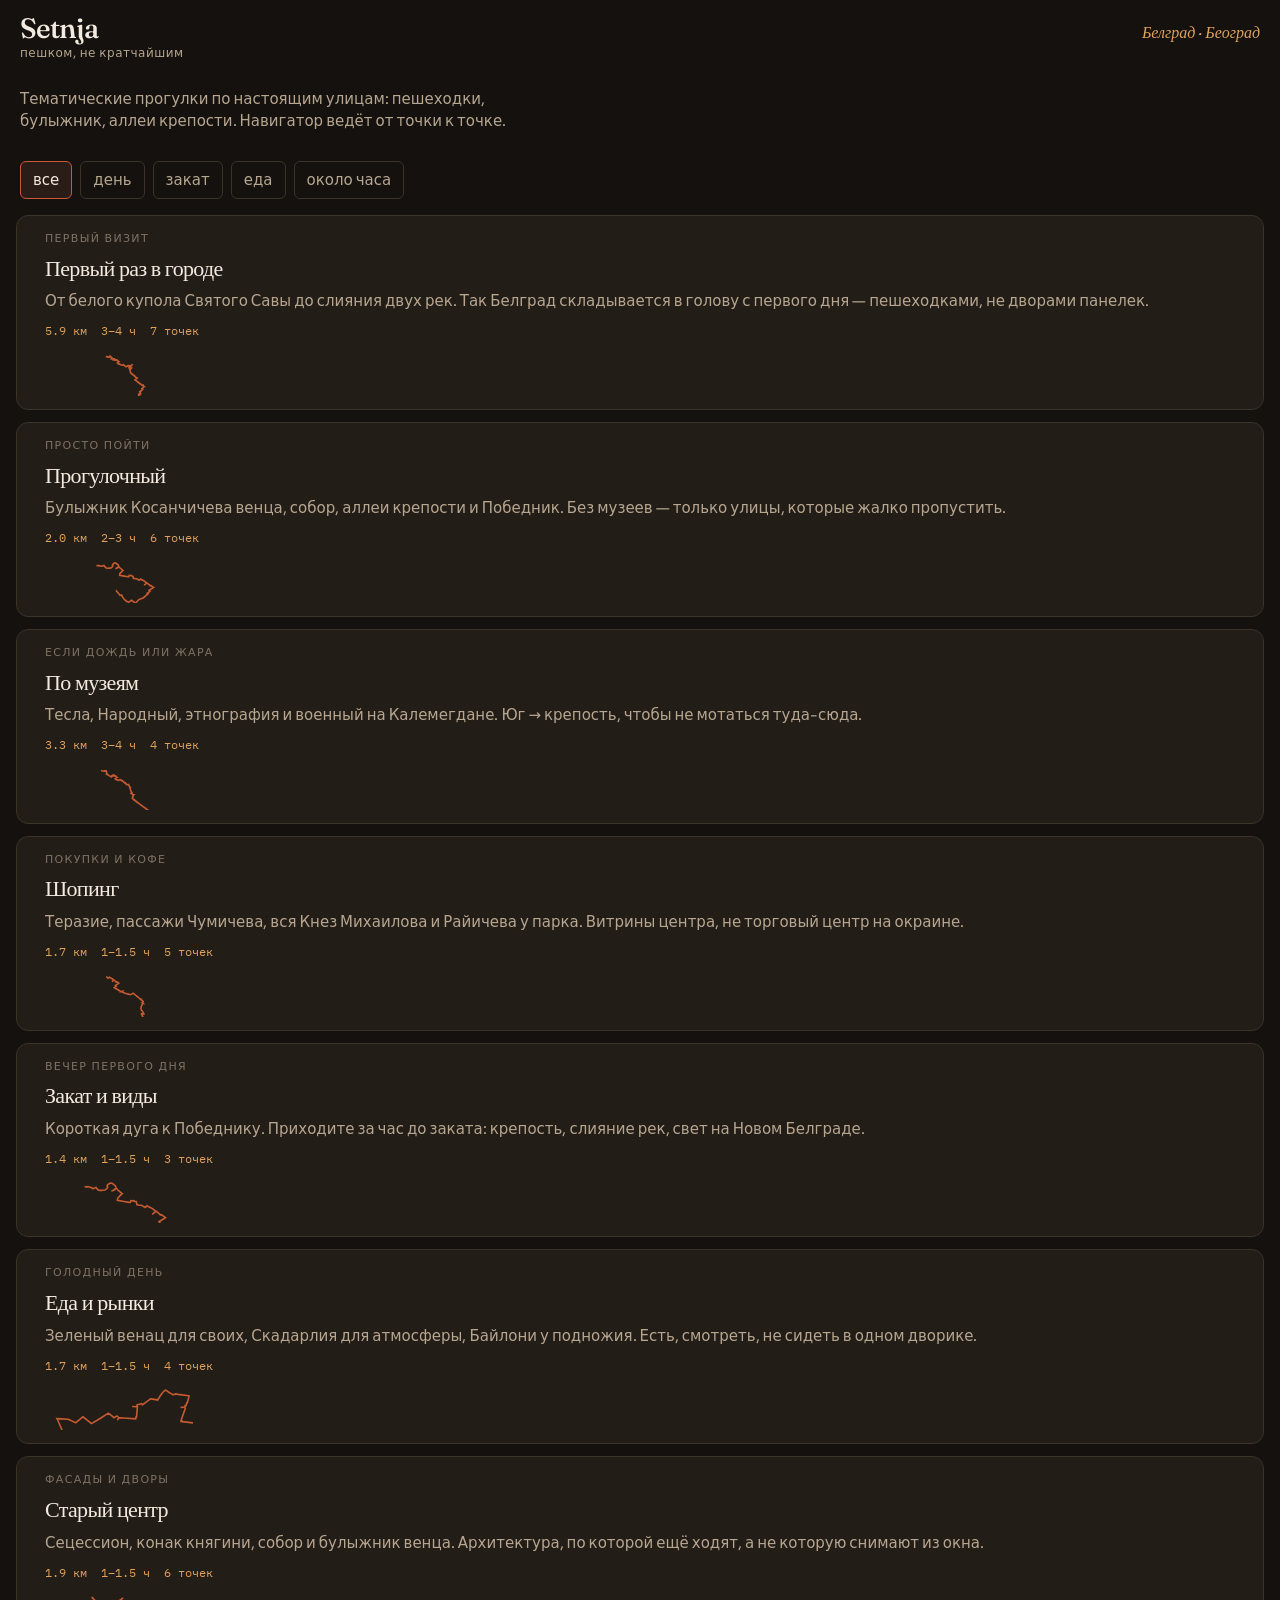
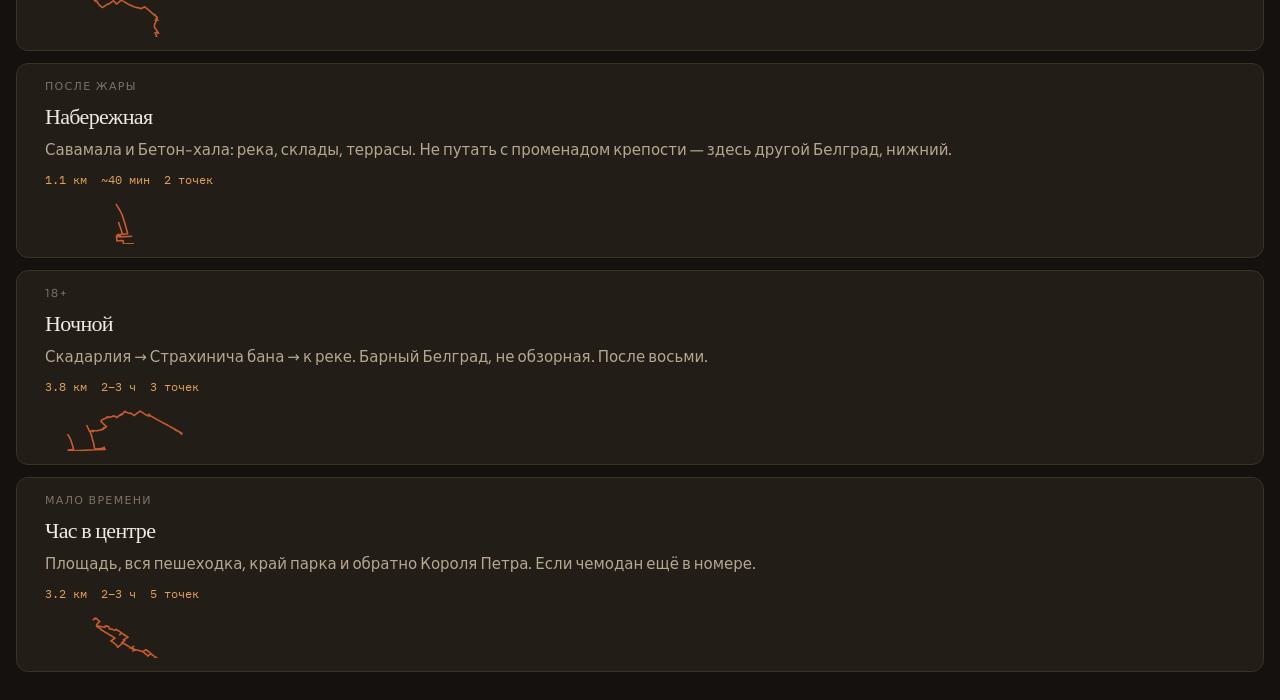
==== commit 282c1d06: "Setnja: compact phone layout and location tap" ====
--- a/setnja/index.html
+++ b/setnja/index.html
@@ -24,8 +24,8 @@
       rel="stylesheet"
     />
     <title>Setnja — Белград пешком</title>
-    <script type="module" crossorigin src="/setnja/assets/index-Ud8EMSzw.js"></script>
-    <link rel="stylesheet" crossorigin href="/setnja/assets/index-DXGrd-We.css">
+    <script type="module" crossorigin src="/setnja/assets/index-ahtZHGF1.js"></script>
+    <link rel="stylesheet" crossorigin href="/setnja/assets/index-B2zmmaDx.css">
   </head>
   <body>
     <div id="root"></div>
--- a/setnja/assets/index-B2zmmaDx.css
+++ b/setnja/assets/index-B2zmmaDx.css
@@ -0,0 +1 @@
+.maplibregl-map{font:12px/20px Helvetica Neue,Arial,Helvetica,sans-serif;overflow:hidden;position:relative;-webkit-tap-highlight-color:rgb(0 0 0/0)}.maplibregl-canvas{left:0;position:absolute;top:0}.maplibregl-map:fullscreen{height:100%;width:100%}.maplibregl-ctrl-group button.maplibregl-ctrl-compass{touch-action:none}.maplibregl-canvas-container.maplibregl-interactive,.maplibregl-ctrl-group button.maplibregl-ctrl-compass{cursor:grab;-webkit-user-select:none;-moz-user-select:none;user-select:none}.maplibregl-canvas-container.maplibregl-interactive.maplibregl-track-pointer{cursor:pointer}.maplibregl-canvas-container.maplibregl-interactive:active,.maplibregl-ctrl-group button.maplibregl-ctrl-compass:active{cursor:grabbing}.maplibregl-canvas-container.maplibregl-touch-zoom-rotate,.maplibregl-canvas-container.maplibregl-touch-zoom-rotate .maplibregl-canvas{touch-action:pan-x pan-y}.maplibregl-canvas-container.maplibregl-touch-drag-pan,.maplibregl-canvas-container.maplibregl-touch-drag-pan .maplibregl-canvas{touch-action:pinch-zoom}.maplibregl-canvas-container.maplibregl-touch-zoom-rotate.maplibregl-touch-drag-pan,.maplibregl-canvas-container.maplibregl-touch-zoom-rotate.maplibregl-touch-drag-pan .maplibregl-canvas{touch-action:none}.maplibregl-canvas-container.maplibregl-touch-drag-pan.maplibregl-cooperative-gestures,.maplibregl-canvas-container.maplibregl-touch-drag-pan.maplibregl-cooperative-gestures .maplibregl-canvas{touch-action:pan-x pan-y}.maplibregl-ctrl-bottom-left,.maplibregl-ctrl-bottom-right,.maplibregl-ctrl-top-left,.maplibregl-ctrl-top-right{pointer-events:none;position:absolute;z-index:2}.maplibregl-ctrl-top-left{left:0;top:0}.maplibregl-ctrl-top-right{right:0;top:0}.maplibregl-ctrl-bottom-left{bottom:0;left:0}.maplibregl-ctrl-bottom-right{bottom:0;right:0}.maplibregl-ctrl{clear:both;pointer-events:auto;transform:translate(0)}.maplibregl-ctrl-top-left .maplibregl-ctrl{float:left;margin:10px 0 0 10px}.maplibregl-ctrl-top-right .maplibregl-ctrl{float:right;margin:10px 10px 0 0}.maplibregl-ctrl-bottom-left .maplibregl-ctrl{float:left;margin:0 0 10px 10px}.maplibregl-ctrl-bottom-right .maplibregl-ctrl{float:right;margin:0 10px 10px 0}.maplibregl-ctrl-group{background:#fff;border-radius:4px}.maplibregl-ctrl-group:not(:empty){box-shadow:0 0 0 2px #0000001a}@media(forced-colors:active){.maplibregl-ctrl-group:not(:empty){box-shadow:0 0 0 2px ButtonText}}.maplibregl-ctrl-group button{background-color:transparent;border:0;box-sizing:border-box;cursor:pointer;display:block;height:29px;outline:none;padding:0;width:29px}.maplibregl-ctrl-group button+button{border-top:1px solid #ddd}.maplibregl-ctrl button .maplibregl-ctrl-icon{background-position:50%;background-repeat:no-repeat;display:block;height:100%;width:100%}@media(forced-colors:active){.maplibregl-ctrl-icon{background-color:transparent}.maplibregl-ctrl-group button+button{border-top:1px solid ButtonText}}.maplibregl-ctrl button::-moz-focus-inner{border:0;padding:0}.maplibregl-ctrl-attrib-button:focus,.maplibregl-ctrl-group button:focus{box-shadow:0 0 2px 2px #0096ff}.maplibregl-ctrl button:disabled{cursor:not-allowed}.maplibregl-ctrl button:disabled .maplibregl-ctrl-icon{opacity:.25}@media(hover:hover){.maplibregl-ctrl button:not(:disabled):hover{background-color:#0000000d}}.maplibregl-ctrl button:not(:disabled):active{background-color:#0000000d}.maplibregl-ctrl-group button:focus:focus-visible{box-shadow:0 0 2px 2px #0096ff}.maplibregl-ctrl-group button:focus:not(:focus-visible){box-shadow:none}.maplibregl-ctrl-group button:focus:first-child{border-radius:4px 4px 0 0}.maplibregl-ctrl-group button:focus:last-child{border-radius:0 0 4px 4px}.maplibregl-ctrl-group button:focus:only-child{border-radius:inherit}.maplibregl-ctrl button.maplibregl-ctrl-zoom-out .maplibregl-ctrl-icon{background-image:url("data:image/svg+xml;charset=utf-8,%3Csvg xmlns='http://www.w3.org/2000/svg' width='29' height='29' fill='%23333' viewBox='0 0 29 29'%3E%3Cpath d='M10 13c-.75 0-1.5.75-1.5 1.5S9.25 16 10 16h9c.75 0 1.5-.75 1.5-1.5S19.75 13 19 13z'/%3E%3C/svg%3E")}.maplibregl-ctrl button.maplibregl-ctrl-zoom-in .maplibregl-ctrl-icon{background-image:url("data:image/svg+xml;charset=utf-8,%3Csvg xmlns='http://www.w3.org/2000/svg' width='29' height='29' fill='%23333' viewBox='0 0 29 29'%3E%3Cpath d='M14.5 8.5c-.75 0-1.5.75-1.5 1.5v3h-3c-.75 0-1.5.75-1.5 1.5S9.25 16 10 16h3v3c0 .75.75 1.5 1.5 1.5S16 19.75 16 19v-3h3c.75 0 1.5-.75 1.5-1.5S19.75 13 19 13h-3v-3c0-.75-.75-1.5-1.5-1.5'/%3E%3C/svg%3E")}@media(forced-colors:active){.maplibregl-ctrl button.maplibregl-ctrl-zoom-out .maplibregl-ctrl-icon{background-image:url("data:image/svg+xml;charset=utf-8,%3Csvg xmlns='http://www.w3.org/2000/svg' width='29' height='29' fill='%23fff' viewBox='0 0 29 29'%3E%3Cpath d='M10 13c-.75 0-1.5.75-1.5 1.5S9.25 16 10 16h9c.75 0 1.5-.75 1.5-1.5S19.75 13 19 13z'/%3E%3C/svg%3E")}.maplibregl-ctrl button.maplibregl-ctrl-zoom-in .maplibregl-ctrl-icon{background-image:url("data:image/svg+xml;charset=utf-8,%3Csvg xmlns='http://www.w3.org/2000/svg' width='29' height='29' fill='%23fff' viewBox='0 0 29 29'%3E%3Cpath d='M14.5 8.5c-.75 0-1.5.75-1.5 1.5v3h-3c-.75 0-1.5.75-1.5 1.5S9.25 16 10 16h3v3c0 .75.75 1.5 1.5 1.5S16 19.75 16 19v-3h3c.75 0 1.5-.75 1.5-1.5S19.75 13 19 13h-3v-3c0-.75-.75-1.5-1.5-1.5'/%3E%3C/svg%3E")}}@media(forced-colors:active)and (prefers-color-scheme:light){.maplibregl-ctrl button.maplibregl-ctrl-zoom-out .maplibregl-ctrl-icon{background-image:url("data:image/svg+xml;charset=utf-8,%3Csvg xmlns='http://www.w3.org/2000/svg' width='29' height='29' viewBox='0 0 29 29'%3E%3Cpath d='M10 13c-.75 0-1.5.75-1.5 1.5S9.25 16 10 16h9c.75 0 1.5-.75 1.5-1.5S19.75 13 19 13z'/%3E%3C/svg%3E")}.maplibregl-ctrl button.maplibregl-ctrl-zoom-in .maplibregl-ctrl-icon{background-image:url("data:image/svg+xml;charset=utf-8,%3Csvg xmlns='http://www.w3.org/2000/svg' width='29' height='29' viewBox='0 0 29 29'%3E%3Cpath d='M14.5 8.5c-.75 0-1.5.75-1.5 1.5v3h-3c-.75 0-1.5.75-1.5 1.5S9.25 16 10 16h3v3c0 .75.75 1.5 1.5 1.5S16 19.75 16 19v-3h3c.75 0 1.5-.75 1.5-1.5S19.75 13 19 13h-3v-3c0-.75-.75-1.5-1.5-1.5'/%3E%3C/svg%3E")}}.maplibregl-ctrl button.maplibregl-ctrl-fullscreen .maplibregl-ctrl-icon{background-image:url("data:image/svg+xml;charset=utf-8,%3Csvg xmlns='http://www.w3.org/2000/svg' width='29' height='29' fill='%23333' viewBox='0 0 29 29'%3E%3Cpath d='M24 16v5.5c0 1.75-.75 2.5-2.5 2.5H16v-1l3-1.5-4-5.5 1-1 5.5 4 1.5-3zM6 16l1.5 3 5.5-4 1 1-4 5.5 3 1.5v1H7.5C5.75 24 5 23.25 5 21.5V16zm7-11v1l-3 1.5 4 5.5-1 1-5.5-4L6 13H5V7.5C5 5.75 5.75 5 7.5 5zm11 2.5c0-1.75-.75-2.5-2.5-2.5H16v1l3 1.5-4 5.5 1 1 5.5-4 1.5 3h1z'/%3E%3C/svg%3E")}.maplibregl-ctrl button.maplibregl-ctrl-shrink .maplibregl-ctrl-icon{background-image:url("data:image/svg+xml;charset=utf-8,%3Csvg xmlns='http://www.w3.org/2000/svg' width='29' height='29' viewBox='0 0 29 29'%3E%3Cpath d='M18.5 16c-1.75 0-2.5.75-2.5 2.5V24h1l1.5-3 5.5 4 1-1-4-5.5 3-1.5v-1zM13 18.5c0-1.75-.75-2.5-2.5-2.5H5v1l3 1.5L4 24l1 1 5.5-4 1.5 3h1zm3-8c0 1.75.75 2.5 2.5 2.5H24v-1l-3-1.5L25 5l-1-1-5.5 4L17 5h-1zM10.5 13c1.75 0 2.5-.75 2.5-2.5V5h-1l-1.5 3L5 4 4 5l4 5.5L5 12v1z'/%3E%3C/svg%3E")}@media(forced-colors:active){.maplibregl-ctrl button.maplibregl-ctrl-fullscreen .maplibregl-ctrl-icon{background-image:url("data:image/svg+xml;charset=utf-8,%3Csvg xmlns='http://www.w3.org/2000/svg' width='29' height='29' fill='%23fff' viewBox='0 0 29 29'%3E%3Cpath d='M24 16v5.5c0 1.75-.75 2.5-2.5 2.5H16v-1l3-1.5-4-5.5 1-1 5.5 4 1.5-3zM6 16l1.5 3 5.5-4 1 1-4 5.5 3 1.5v1H7.5C5.75 24 5 23.25 5 21.5V16zm7-11v1l-3 1.5 4 5.5-1 1-5.5-4L6 13H5V7.5C5 5.75 5.75 5 7.5 5zm11 2.5c0-1.75-.75-2.5-2.5-2.5H16v1l3 1.5-4 5.5 1 1 5.5-4 1.5 3h1z'/%3E%3C/svg%3E")}.maplibregl-ctrl button.maplibregl-ctrl-shrink .maplibregl-ctrl-icon{background-image:url("data:image/svg+xml;charset=utf-8,%3Csvg xmlns='http://www.w3.org/2000/svg' width='29' height='29' fill='%23fff' viewBox='0 0 29 29'%3E%3Cpath d='M18.5 16c-1.75 0-2.5.75-2.5 2.5V24h1l1.5-3 5.5 4 1-1-4-5.5 3-1.5v-1zM13 18.5c0-1.75-.75-2.5-2.5-2.5H5v1l3 1.5L4 24l1 1 5.5-4 1.5 3h1zm3-8c0 1.75.75 2.5 2.5 2.5H24v-1l-3-1.5L25 5l-1-1-5.5 4L17 5h-1zM10.5 13c1.75 0 2.5-.75 2.5-2.5V5h-1l-1.5 3L5 4 4 5l4 5.5L5 12v1z'/%3E%3C/svg%3E")}}@media(forced-colors:active)and (prefers-color-scheme:light){.maplibregl-ctrl button.maplibregl-ctrl-fullscreen .maplibregl-ctrl-icon{background-image:url("data:image/svg+xml;charset=utf-8,%3Csvg xmlns='http://www.w3.org/2000/svg' width='29' height='29' viewBox='0 0 29 29'%3E%3Cpath d='M24 16v5.5c0 1.75-.75 2.5-2.5 2.5H16v-1l3-1.5-4-5.5 1-1 5.5 4 1.5-3zM6 16l1.5 3 5.5-4 1 1-4 5.5 3 1.5v1H7.5C5.75 24 5 23.25 5 21.5V16zm7-11v1l-3 1.5 4 5.5-1 1-5.5-4L6 13H5V7.5C5 5.75 5.75 5 7.5 5zm11 2.5c0-1.75-.75-2.5-2.5-2.5H16v1l3 1.5-4 5.5 1 1 5.5-4 1.5 3h1z'/%3E%3C/svg%3E")}.maplibregl-ctrl button.maplibregl-ctrl-shrink .maplibregl-ctrl-icon{background-image:url("data:image/svg+xml;charset=utf-8,%3Csvg xmlns='http://www.w3.org/2000/svg' width='29' height='29' viewBox='0 0 29 29'%3E%3Cpath d='M18.5 16c-1.75 0-2.5.75-2.5 2.5V24h1l1.5-3 5.5 4 1-1-4-5.5 3-1.5v-1zM13 18.5c0-1.75-.75-2.5-2.5-2.5H5v1l3 1.5L4 24l1 1 5.5-4 1.5 3h1zm3-8c0 1.75.75 2.5 2.5 2.5H24v-1l-3-1.5L25 5l-1-1-5.5 4L17 5h-1zM10.5 13c1.75 0 2.5-.75 2.5-2.5V5h-1l-1.5 3L5 4 4 5l4 5.5L5 12v1z'/%3E%3C/svg%3E")}}.maplibregl-ctrl button.maplibregl-ctrl-compass .maplibregl-ctrl-icon{background-image:url("data:image/svg+xml;charset=utf-8,%3Csvg xmlns='http://www.w3.org/2000/svg' width='29' height='29' fill='%23333' viewBox='0 0 29 29'%3E%3Cpath d='m10.5 14 4-8 4 8z'/%3E%3Cpath fill='%23ccc' d='m10.5 16 4 8 4-8z'/%3E%3C/svg%3E")}@media(forced-colors:active){.maplibregl-ctrl button.maplibregl-ctrl-compass .maplibregl-ctrl-icon{background-image:url("data:image/svg+xml;charset=utf-8,%3Csvg xmlns='http://www.w3.org/2000/svg' width='29' height='29' fill='%23fff' viewBox='0 0 29 29'%3E%3Cpath d='m10.5 14 4-8 4 8z'/%3E%3Cpath fill='%23ccc' d='m10.5 16 4 8 4-8z'/%3E%3C/svg%3E")}}@media(forced-colors:active)and (prefers-color-scheme:light){.maplibregl-ctrl button.maplibregl-ctrl-compass .maplibregl-ctrl-icon{background-image:url("data:image/svg+xml;charset=utf-8,%3Csvg xmlns='http://www.w3.org/2000/svg' width='29' height='29' viewBox='0 0 29 29'%3E%3Cpath d='m10.5 14 4-8 4 8z'/%3E%3Cpath fill='%23ccc' d='m10.5 16 4 8 4-8z'/%3E%3C/svg%3E")}}.maplibregl-ctrl button.maplibregl-ctrl-globe .maplibregl-ctrl-icon{background-image:url("data:image/svg+xml;charset=utf-8,%3Csvg xmlns='http://www.w3.org/2000/svg' width='22' height='22' fill='none' stroke='%23333' viewBox='0 0 22 22'%3E%3Ccircle cx='11' cy='11' r='8.5'/%3E%3Cpath d='M17.5 11c0 4.819-3.02 8.5-6.5 8.5S4.5 15.819 4.5 11 7.52 2.5 11 2.5s6.5 3.681 6.5 8.5Z'/%3E%3Cpath d='M13.5 11c0 2.447-.331 4.64-.853 6.206-.262.785-.562 1.384-.872 1.777-.314.399-.58.517-.775.517s-.461-.118-.775-.517c-.31-.393-.61-.992-.872-1.777C8.831 15.64 8.5 13.446 8.5 11s.331-4.64.853-6.206c.262-.785.562-1.384.872-1.777.314-.399.58-.517.775-.517s.461.118.775.517c.31.393.61.992.872 1.777.522 1.565.853 3.76.853 6.206Z'/%3E%3Cpath d='M11 7.5c-1.909 0-3.622-.166-4.845-.428-.616-.132-1.08-.283-1.379-.434a1.3 1.3 0 0 1-.224-.138q.07-.058.224-.138c.299-.151.763-.302 1.379-.434C7.378 5.666 9.091 5.5 11 5.5s3.622.166 4.845.428c.616.132 1.08.283 1.379.434.105.053.177.1.224.138q-.07.058-.224.138c-.299.151-.763.302-1.379.434-1.223.262-2.936.428-4.845.428ZM4.486 6.436ZM11 16.5c-1.909 0-3.622-.166-4.845-.428-.616-.132-1.08-.283-1.379-.434a1.3 1.3 0 0 1-.224-.138 1.3 1.3 0 0 1 .224-.138c.299-.151.763-.302 1.379-.434C7.378 14.666 9.091 14.5 11 14.5s3.622.166 4.845.428c.616.132 1.08.283 1.379.434.105.053.177.1.224.138a1.3 1.3 0 0 1-.224.138c-.299.151-.763.302-1.379.434-1.223.262-2.936.428-4.845.428Zm-6.514-1.064ZM11 12.5c-2.46 0-4.672-.222-6.255-.574-.796-.177-1.406-.38-1.805-.59a1.5 1.5 0 0 1-.39-.272.3.3 0 0 1-.047-.064.3.3 0 0 1 .048-.064c.066-.073.189-.167.389-.272.399-.21 1.009-.413 1.805-.59C6.328 9.722 8.54 9.5 11 9.5s4.672.222 6.256.574c.795.177 1.405.38 1.804.59.2.105.323.2.39.272a.3.3 0 0 1 .047.064.3.3 0 0 1-.048.064 1.4 1.4 0 0 1-.389.272c-.399.21-1.009.413-1.804.59-1.584.352-3.796.574-6.256.574Zm-8.501-1.51v.002zm0 .018v.002zm17.002.002v-.002zm0-.018v-.002z'/%3E%3C/svg%3E")}.maplibregl-ctrl button.maplibregl-ctrl-globe-enabled .maplibregl-ctrl-icon{background-image:url("data:image/svg+xml;charset=utf-8,%3Csvg xmlns='http://www.w3.org/2000/svg' width='22' height='22' fill='none' stroke='%2333b5e5' viewBox='0 0 22 22'%3E%3Ccircle cx='11' cy='11' r='8.5'/%3E%3Cpath d='M17.5 11c0 4.819-3.02 8.5-6.5 8.5S4.5 15.819 4.5 11 7.52 2.5 11 2.5s6.5 3.681 6.5 8.5Z'/%3E%3Cpath d='M13.5 11c0 2.447-.331 4.64-.853 6.206-.262.785-.562 1.384-.872 1.777-.314.399-.58.517-.775.517s-.461-.118-.775-.517c-.31-.393-.61-.992-.872-1.777C8.831 15.64 8.5 13.446 8.5 11s.331-4.64.853-6.206c.262-.785.562-1.384.872-1.777.314-.399.58-.517.775-.517s.461.118.775.517c.31.393.61.992.872 1.777.522 1.565.853 3.76.853 6.206Z'/%3E%3Cpath d='M11 7.5c-1.909 0-3.622-.166-4.845-.428-.616-.132-1.08-.283-1.379-.434a1.3 1.3 0 0 1-.224-.138q.07-.058.224-.138c.299-.151.763-.302 1.379-.434C7.378 5.666 9.091 5.5 11 5.5s3.622.166 4.845.428c.616.132 1.08.283 1.379.434.105.053.177.1.224.138q-.07.058-.224.138c-.299.151-.763.302-1.379.434-1.223.262-2.936.428-4.845.428ZM4.486 6.436ZM11 16.5c-1.909 0-3.622-.166-4.845-.428-.616-.132-1.08-.283-1.379-.434a1.3 1.3 0 0 1-.224-.138 1.3 1.3 0 0 1 .224-.138c.299-.151.763-.302 1.379-.434C7.378 14.666 9.091 14.5 11 14.5s3.622.166 4.845.428c.616.132 1.08.283 1.379.434.105.053.177.1.224.138a1.3 1.3 0 0 1-.224.138c-.299.151-.763.302-1.379.434-1.223.262-2.936.428-4.845.428Zm-6.514-1.064ZM11 12.5c-2.46 0-4.672-.222-6.255-.574-.796-.177-1.406-.38-1.805-.59a1.5 1.5 0 0 1-.39-.272.3.3 0 0 1-.047-.064.3.3 0 0 1 .048-.064c.066-.073.189-.167.389-.272.399-.21 1.009-.413 1.805-.59C6.328 9.722 8.54 9.5 11 9.5s4.672.222 6.256.574c.795.177 1.405.38 1.804.59.2.105.323.2.39.272a.3.3 0 0 1 .047.064.3.3 0 0 1-.048.064 1.4 1.4 0 0 1-.389.272c-.399.21-1.009.413-1.804.59-1.584.352-3.796.574-6.256.574Zm-8.501-1.51v.002zm0 .018v.002zm17.002.002v-.002zm0-.018v-.002z'/%3E%3C/svg%3E")}.maplibregl-ctrl button.maplibregl-ctrl-terrain .maplibregl-ctrl-icon{background-image:url("data:image/svg+xml;charset=utf-8,%3Csvg xmlns='http://www.w3.org/2000/svg' width='22' height='22' fill='%23333' viewBox='0 0 22 22'%3E%3Cpath d='m1.754 13.406 4.453-4.851 3.09 3.09 3.281 3.277.969-.969-3.309-3.312 3.844-4.121 6.148 6.886h1.082v-.855l-7.207-8.07-4.84 5.187L6.169 6.57l-5.48 5.965v.871ZM.688 16.844h20.625v1.375H.688Zm0 0'/%3E%3C/svg%3E")}.maplibregl-ctrl button.maplibregl-ctrl-terrain-enabled .maplibregl-ctrl-icon{background-image:url("data:image/svg+xml;charset=utf-8,%3Csvg xmlns='http://www.w3.org/2000/svg' width='22' height='22' fill='%2333b5e5' viewBox='0 0 22 22'%3E%3Cpath d='m1.754 13.406 4.453-4.851 3.09 3.09 3.281 3.277.969-.969-3.309-3.312 3.844-4.121 6.148 6.886h1.082v-.855l-7.207-8.07-4.84 5.187L6.169 6.57l-5.48 5.965v.871ZM.688 16.844h20.625v1.375H.688Zm0 0'/%3E%3C/svg%3E")}.maplibregl-ctrl button.maplibregl-ctrl-geolocate .maplibregl-ctrl-icon{background-image:url("data:image/svg+xml;charset=utf-8,%3Csvg xmlns='http://www.w3.org/2000/svg' width='29' height='29' fill='%23333' viewBox='0 0 20 20'%3E%3Cpath d='M10 4C9 4 9 5 9 5v.1A5 5 0 0 0 5.1 9H5s-1 0-1 1 1 1 1 1h.1A5 5 0 0 0 9 14.9v.1s0 1 1 1 1-1 1-1v-.1a5 5 0 0 0 3.9-3.9h.1s1 0 1-1-1-1-1-1h-.1A5 5 0 0 0 11 5.1V5s0-1-1-1m0 2.5a3.5 3.5 0 1 1 0 7 3.5 3.5 0 1 1 0-7'/%3E%3Ccircle cx='10' cy='10' r='2'/%3E%3C/svg%3E")}.maplibregl-ctrl button.maplibregl-ctrl-geolocate:disabled .maplibregl-ctrl-icon{background-image:url("data:image/svg+xml;charset=utf-8,%3Csvg xmlns='http://www.w3.org/2000/svg' width='29' height='29' fill='%23aaa' viewBox='0 0 20 20'%3E%3Cpath d='M10 4C9 4 9 5 9 5v.1A5 5 0 0 0 5.1 9H5s-1 0-1 1 1 1 1 1h.1A5 5 0 0 0 9 14.9v.1s0 1 1 1 1-1 1-1v-.1a5 5 0 0 0 3.9-3.9h.1s1 0 1-1-1-1-1-1h-.1A5 5 0 0 0 11 5.1V5s0-1-1-1m0 2.5a3.5 3.5 0 1 1 0 7 3.5 3.5 0 1 1 0-7'/%3E%3Ccircle cx='10' cy='10' r='2'/%3E%3Cpath fill='red' d='m14 5 1 1-9 9-1-1z'/%3E%3C/svg%3E")}.maplibregl-ctrl button.maplibregl-ctrl-geolocate.maplibregl-ctrl-geolocate-active .maplibregl-ctrl-icon{background-image:url("data:image/svg+xml;charset=utf-8,%3Csvg xmlns='http://www.w3.org/2000/svg' width='29' height='29' fill='%2333b5e5' viewBox='0 0 20 20'%3E%3Cpath d='M10 4C9 4 9 5 9 5v.1A5 5 0 0 0 5.1 9H5s-1 0-1 1 1 1 1 1h.1A5 5 0 0 0 9 14.9v.1s0 1 1 1 1-1 1-1v-.1a5 5 0 0 0 3.9-3.9h.1s1 0 1-1-1-1-1-1h-.1A5 5 0 0 0 11 5.1V5s0-1-1-1m0 2.5a3.5 3.5 0 1 1 0 7 3.5 3.5 0 1 1 0-7'/%3E%3Ccircle cx='10' cy='10' r='2'/%3E%3C/svg%3E")}.maplibregl-ctrl button.maplibregl-ctrl-geolocate.maplibregl-ctrl-geolocate-active-error .maplibregl-ctrl-icon{background-image:url("data:image/svg+xml;charset=utf-8,%3Csvg xmlns='http://www.w3.org/2000/svg' width='29' height='29' fill='%23e58978' viewBox='0 0 20 20'%3E%3Cpath d='M10 4C9 4 9 5 9 5v.1A5 5 0 0 0 5.1 9H5s-1 0-1 1 1 1 1 1h.1A5 5 0 0 0 9 14.9v.1s0 1 1 1 1-1 1-1v-.1a5 5 0 0 0 3.9-3.9h.1s1 0 1-1-1-1-1-1h-.1A5 5 0 0 0 11 5.1V5s0-1-1-1m0 2.5a3.5 3.5 0 1 1 0 7 3.5 3.5 0 1 1 0-7'/%3E%3Ccircle cx='10' cy='10' r='2'/%3E%3C/svg%3E")}.maplibregl-ctrl button.maplibregl-ctrl-geolocate.maplibregl-ctrl-geolocate-background .maplibregl-ctrl-icon{background-image:url("data:image/svg+xml;charset=utf-8,%3Csvg xmlns='http://www.w3.org/2000/svg' width='29' height='29' fill='%2333b5e5' viewBox='0 0 20 20'%3E%3Cpath d='M10 4C9 4 9 5 9 5v.1A5 5 0 0 0 5.1 9H5s-1 0-1 1 1 1 1 1h.1A5 5 0 0 0 9 14.9v.1s0 1 1 1 1-1 1-1v-.1a5 5 0 0 0 3.9-3.9h.1s1 0 1-1-1-1-1-1h-.1A5 5 0 0 0 11 5.1V5s0-1-1-1m0 2.5a3.5 3.5 0 1 1 0 7 3.5 3.5 0 1 1 0-7'/%3E%3C/svg%3E")}.maplibregl-ctrl button.maplibregl-ctrl-geolocate.maplibregl-ctrl-geolocate-background-error .maplibregl-ctrl-icon{background-image:url("data:image/svg+xml;charset=utf-8,%3Csvg xmlns='http://www.w3.org/2000/svg' width='29' height='29' fill='%23e54e33' viewBox='0 0 20 20'%3E%3Cpath d='M10 4C9 4 9 5 9 5v.1A5 5 0 0 0 5.1 9H5s-1 0-1 1 1 1 1 1h.1A5 5 0 0 0 9 14.9v.1s0 1 1 1 1-1 1-1v-.1a5 5 0 0 0 3.9-3.9h.1s1 0 1-1-1-1-1-1h-.1A5 5 0 0 0 11 5.1V5s0-1-1-1m0 2.5a3.5 3.5 0 1 1 0 7 3.5 3.5 0 1 1 0-7'/%3E%3C/svg%3E")}.maplibregl-ctrl button.maplibregl-ctrl-geolocate.maplibregl-ctrl-geolocate-waiting .maplibregl-ctrl-icon{animation:maplibregl-spin 2s linear infinite}@media(forced-colors:active){.maplibregl-ctrl button.maplibregl-ctrl-geolocate .maplibregl-ctrl-icon{background-image:url("data:image/svg+xml;charset=utf-8,%3Csvg xmlns='http://www.w3.org/2000/svg' width='29' height='29' fill='%23fff' viewBox='0 0 20 20'%3E%3Cpath d='M10 4C9 4 9 5 9 5v.1A5 5 0 0 0 5.1 9H5s-1 0-1 1 1 1 1 1h.1A5 5 0 0 0 9 14.9v.1s0 1 1 1 1-1 1-1v-.1a5 5 0 0 0 3.9-3.9h.1s1 0 1-1-1-1-1-1h-.1A5 5 0 0 0 11 5.1V5s0-1-1-1m0 2.5a3.5 3.5 0 1 1 0 7 3.5 3.5 0 1 1 0-7'/%3E%3Ccircle cx='10' cy='10' r='2'/%3E%3C/svg%3E")}.maplibregl-ctrl button.maplibregl-ctrl-geolocate:disabled .maplibregl-ctrl-icon{background-image:url("data:image/svg+xml;charset=utf-8,%3Csvg xmlns='http://www.w3.org/2000/svg' width='29' height='29' fill='%23999' viewBox='0 0 20 20'%3E%3Cpath d='M10 4C9 4 9 5 9 5v.1A5 5 0 0 0 5.1 9H5s-1 0-1 1 1 1 1 1h.1A5 5 0 0 0 9 14.9v.1s0 1 1 1 1-1 1-1v-.1a5 5 0 0 0 3.9-3.9h.1s1 0 1-1-1-1-1-1h-.1A5 5 0 0 0 11 5.1V5s0-1-1-1m0 2.5a3.5 3.5 0 1 1 0 7 3.5 3.5 0 1 1 0-7'/%3E%3Ccircle cx='10' cy='10' r='2'/%3E%3Cpath fill='red' d='m14 5 1 1-9 9-1-1z'/%3E%3C/svg%3E")}.maplibregl-ctrl button.maplibregl-ctrl-geolocate.maplibregl-ctrl-geolocate-active .maplibregl-ctrl-icon{background-image:url("data:image/svg+xml;charset=utf-8,%3Csvg xmlns='http://www.w3.org/2000/svg' width='29' height='29' fill='%2333b5e5' viewBox='0 0 20 20'%3E%3Cpath d='M10 4C9 4 9 5 9 5v.1A5 5 0 0 0 5.1 9H5s-1 0-1 1 1 1 1 1h.1A5 5 0 0 0 9 14.9v.1s0 1 1 1 1-1 1-1v-.1a5 5 0 0 0 3.9-3.9h.1s1 0 1-1-1-1-1-1h-.1A5 5 0 0 0 11 5.1V5s0-1-1-1m0 2.5a3.5 3.5 0 1 1 0 7 3.5 3.5 0 1 1 0-7'/%3E%3Ccircle cx='10' cy='10' r='2'/%3E%3C/svg%3E")}.maplibregl-ctrl button.maplibregl-ctrl-geolocate.maplibregl-ctrl-geolocate-active-error .maplibregl-ctrl-icon{background-image:url("data:image/svg+xml;charset=utf-8,%3Csvg xmlns='http://www.w3.org/2000/svg' width='29' height='29' fill='%23e58978' viewBox='0 0 20 20'%3E%3Cpath d='M10 4C9 4 9 5 9 5v.1A5 5 0 0 0 5.1 9H5s-1 0-1 1 1 1 1 1h.1A5 5 0 0 0 9 14.9v.1s0 1 1 1 1-1 1-1v-.1a5 5 0 0 0 3.9-3.9h.1s1 0 1-1-1-1-1-1h-.1A5 5 0 0 0 11 5.1V5s0-1-1-1m0 2.5a3.5 3.5 0 1 1 0 7 3.5 3.5 0 1 1 0-7'/%3E%3Ccircle cx='10' cy='10' r='2'/%3E%3C/svg%3E")}.maplibregl-ctrl button.maplibregl-ctrl-geolocate.maplibregl-ctrl-geolocate-background .maplibregl-ctrl-icon{background-image:url("data:image/svg+xml;charset=utf-8,%3Csvg xmlns='http://www.w3.org/2000/svg' width='29' height='29' fill='%2333b5e5' viewBox='0 0 20 20'%3E%3Cpath d='M10 4C9 4 9 5 9 5v.1A5 5 0 0 0 5.1 9H5s-1 0-1 1 1 1 1 1h.1A5 5 0 0 0 9 14.9v.1s0 1 1 1 1-1 1-1v-.1a5 5 0 0 0 3.9-3.9h.1s1 0 1-1-1-1-1-1h-.1A5 5 0 0 0 11 5.1V5s0-1-1-1m0 2.5a3.5 3.5 0 1 1 0 7 3.5 3.5 0 1 1 0-7'/%3E%3C/svg%3E")}.maplibregl-ctrl button.maplibregl-ctrl-geolocate.maplibregl-ctrl-geolocate-background-error .maplibregl-ctrl-icon{background-image:url("data:image/svg+xml;charset=utf-8,%3Csvg xmlns='http://www.w3.org/2000/svg' width='29' height='29' fill='%23e54e33' viewBox='0 0 20 20'%3E%3Cpath d='M10 4C9 4 9 5 9 5v.1A5 5 0 0 0 5.1 9H5s-1 0-1 1 1 1 1 1h.1A5 5 0 0 0 9 14.9v.1s0 1 1 1 1-1 1-1v-.1a5 5 0 0 0 3.9-3.9h.1s1 0 1-1-1-1-1-1h-.1A5 5 0 0 0 11 5.1V5s0-1-1-1m0 2.5a3.5 3.5 0 1 1 0 7 3.5 3.5 0 1 1 0-7'/%3E%3C/svg%3E")}}@media(forced-colors:active)and (prefers-color-scheme:light){.maplibregl-ctrl button.maplibregl-ctrl-geolocate .maplibregl-ctrl-icon{background-image:url("data:image/svg+xml;charset=utf-8,%3Csvg xmlns='http://www.w3.org/2000/svg' width='29' height='29' viewBox='0 0 20 20'%3E%3Cpath d='M10 4C9 4 9 5 9 5v.1A5 5 0 0 0 5.1 9H5s-1 0-1 1 1 1 1 1h.1A5 5 0 0 0 9 14.9v.1s0 1 1 1 1-1 1-1v-.1a5 5 0 0 0 3.9-3.9h.1s1 0 1-1-1-1-1-1h-.1A5 5 0 0 0 11 5.1V5s0-1-1-1m0 2.5a3.5 3.5 0 1 1 0 7 3.5 3.5 0 1 1 0-7'/%3E%3Ccircle cx='10' cy='10' r='2'/%3E%3C/svg%3E")}.maplibregl-ctrl button.maplibregl-ctrl-geolocate:disabled .maplibregl-ctrl-icon{background-image:url("data:image/svg+xml;charset=utf-8,%3Csvg xmlns='http://www.w3.org/2000/svg' width='29' height='29' fill='%23666' viewBox='0 0 20 20'%3E%3Cpath d='M10 4C9 4 9 5 9 5v.1A5 5 0 0 0 5.1 9H5s-1 0-1 1 1 1 1 1h.1A5 5 0 0 0 9 14.9v.1s0 1 1 1 1-1 1-1v-.1a5 5 0 0 0 3.9-3.9h.1s1 0 1-1-1-1-1-1h-.1A5 5 0 0 0 11 5.1V5s0-1-1-1m0 2.5a3.5 3.5 0 1 1 0 7 3.5 3.5 0 1 1 0-7'/%3E%3Ccircle cx='10' cy='10' r='2'/%3E%3Cpath fill='red' d='m14 5 1 1-9 9-1-1z'/%3E%3C/svg%3E")}}@keyframes maplibregl-spin{0%{transform:rotate(0)}to{transform:rotate(1turn)}}a.maplibregl-ctrl-logo{background-image:url("data:image/svg+xml;charset=utf-8,%3Csvg xmlns='http://www.w3.org/2000/svg' width='88' height='23' fill='none'%3E%3Cpath fill='%23000' fill-opacity='.4' fill-rule='evenodd' d='M17.408 16.796h-1.827l2.501-12.095h.198l3.324 6.533.988 2.19.988-2.19 3.258-6.533h.181l2.6 12.095h-1.81l-1.218-5.644-.362-1.71-.658 1.71-2.929 5.644h-.098l-2.914-5.644-.757-1.71-.345 1.71zm1.958-3.42-.726 3.663a1.255 1.255 0 0 1-1.232 1.011h-1.827a1.255 1.255 0 0 1-1.229-1.509l2.501-12.095a1.255 1.255 0 0 1 1.23-1.001h.197a1.25 1.25 0 0 1 1.12.685l3.19 6.273 3.125-6.263a1.25 1.25 0 0 1 1.123-.695h.181a1.255 1.255 0 0 1 1.227.991l1.443 6.71a5 5 0 0 1 .314-.787l.009-.016a4.6 4.6 0 0 1 1.777-1.887c.782-.46 1.668-.667 2.611-.667a4.6 4.6 0 0 1 1.7.32l.306.134c.21-.16.474-.256.759-.256h1.694a1.255 1.255 0 0 1 1.212.925 1.255 1.255 0 0 1 1.212-.925h1.711c.284 0 .545.094.755.252.613-.3 1.312-.45 2.075-.45 1.356 0 2.557.445 3.482 1.4q.47.48.763 1.064V4.701a1.255 1.255 0 0 1 1.255-1.255h1.86A1.255 1.255 0 0 1 54.44 4.7v9.194h2.217c.19 0 .37.043.532.118v-4.77c0-.356.147-.678.385-.906a2.42 2.42 0 0 1-.682-1.71c0-.665.267-1.253.735-1.7a2.45 2.45 0 0 1 1.722-.674 2.43 2.43 0 0 1 1.705.675q.318.302.504.683V4.7a1.255 1.255 0 0 1 1.255-1.255h1.744A1.255 1.255 0 0 1 65.812 4.7v3.335a4.8 4.8 0 0 1 1.526-.246c.938 0 1.817.214 2.59.69a4.47 4.47 0 0 1 1.67 1.743v-.98a1.255 1.255 0 0 1 1.256-1.256h1.777c.233 0 .451.064.639.174a3.4 3.4 0 0 1 1.567-.372c.346 0 .861.02 1.285.232a1.25 1.25 0 0 1 .689 1.004 4.7 4.7 0 0 1 .853-.588c.795-.44 1.675-.647 2.61-.647 1.385 0 2.65.39 3.525 1.396.836.938 1.168 2.173 1.168 3.528q-.001.515-.056 1.051a1.255 1.255 0 0 1-.947 1.09l.408.952a1.255 1.255 0 0 1-.477 1.552c-.418.268-.92.463-1.458.612-.613.171-1.304.244-2.049.244-1.06 0-2.043-.207-2.886-.698l-.015-.008c-.798-.48-1.419-1.135-1.818-1.963l-.004-.008a5.8 5.8 0 0 1-.548-2.512q0-.429.053-.843a1.3 1.3 0 0 1-.333-.086l-.166-.004c-.223 0-.426.062-.643.228-.03.024-.142.139-.142.59v3.883a1.255 1.255 0 0 1-1.256 1.256h-1.777a1.255 1.255 0 0 1-1.256-1.256V15.69l-.032.057a4.8 4.8 0 0 1-1.86 1.833 5.04 5.04 0 0 1-2.484.634 4.5 4.5 0 0 1-1.935-.424 1.25 1.25 0 0 1-.764.258h-1.71a1.255 1.255 0 0 1-1.256-1.255V7.687a2.4 2.4 0 0 1-.428.625c.253.23.412.561.412.93v7.553a1.255 1.255 0 0 1-1.256 1.255h-1.843a1.25 1.25 0 0 1-.894-.373c-.228.23-.544.373-.894.373H51.32a1.255 1.255 0 0 1-1.256-1.255v-1.251l-.061.117a4.7 4.7 0 0 1-1.782 1.884 4.77 4.77 0 0 1-2.485.67 5.6 5.6 0 0 1-1.485-.188l.009 2.764a1.255 1.255 0 0 1-1.255 1.259h-1.729a1.255 1.255 0 0 1-1.255-1.255v-3.537a1.255 1.255 0 0 1-1.167.793h-1.679a1.25 1.25 0 0 1-.77-.263 4.5 4.5 0 0 1-1.945.429c-.885 0-1.724-.21-2.495-.632l-.017-.01a5 5 0 0 1-1.081-.836 1.255 1.255 0 0 1-1.254 1.312h-1.81a1.255 1.255 0 0 1-1.228-.99l-.782-3.625-2.044 3.939a1.25 1.25 0 0 1-1.115.676h-.098a1.25 1.25 0 0 1-1.116-.68l-2.061-3.994zM35.92 16.63l.207-.114.223-.15q.493-.356.735-.785l.061-.118.033 1.332h1.678V9.242h-1.694l-.033 1.267q-.133-.329-.526-.658l-.032-.028a3.2 3.2 0 0 0-.668-.428l-.27-.12a3.3 3.3 0 0 0-1.235-.23q-1.136-.001-1.974.493a3.36 3.36 0 0 0-1.3 1.382q-.445.89-.444 2.074 0 1.2.51 2.107a3.8 3.8 0 0 0 1.382 1.381 3.9 3.9 0 0 0 1.893.477q.795 0 1.455-.33zm-2.789-5.38q-.576.675-.575 1.762 0 1.102.559 1.794.576.675 1.645.675a2.25 2.25 0 0 0 .934-.19 2.2 2.2 0 0 0 .468-.29l.178-.161a2.2 2.2 0 0 0 .397-.561q.244-.5.244-1.15v-.115q0-.708-.296-1.267l-.043-.077a2.2 2.2 0 0 0-.633-.709l-.13-.086-.047-.028a2.1 2.1 0 0 0-1.073-.285q-1.052 0-1.629.692zm2.316 2.706c.163-.17.28-.407.28-.83v-.114c0-.292-.06-.508-.15-.68a.96.96 0 0 0-.353-.389.85.85 0 0 0-.464-.127c-.4 0-.56.114-.664.239l-.01.012c-.148.174-.275.45-.275.945 0 .506.122.801.27.99.097.11.266.224.68.224.303 0 .504-.09.687-.269zm7.545 1.705a2.6 2.6 0 0 0 .331.423q.319.33.755.548l.173.074q.65.255 1.49.255 1.02 0 1.844-.493a3.45 3.45 0 0 0 1.316-1.4q.493-.904.493-2.089 0-1.909-.988-2.913-.988-1.02-2.584-1.02-.898 0-1.575.347a3 3 0 0 0-.415.262l-.199.166a3.4 3.4 0 0 0-.64.82V9.242h-1.712v11.553h1.729l-.017-5.134zm.53-1.138q.206.29.48.5l.155.11.053.034q.51.296 1.119.297 1.07 0 1.645-.675.577-.69.576-1.762 0-1.119-.576-1.777-.558-.675-1.645-.675-.435 0-.835.16a2 2 0 0 0-.284.136 2 2 0 0 0-.363.254 2.2 2.2 0 0 0-.46.569l-.082.162a2.6 2.6 0 0 0-.213 1.072v.115q0 .707.296 1.267l.135.211zm.964-.818a1.1 1.1 0 0 0 .367.385.94.94 0 0 0 .476.118c.423 0 .59-.117.687-.23.159-.194.28-.478.28-.95 0-.53-.133-.8-.266-.952l-.021-.025c-.078-.094-.231-.221-.68-.221a1 1 0 0 0-.503.135l-.012.007a.86.86 0 0 0-.335.343c-.073.133-.132.324-.132.614v.115a1.4 1.4 0 0 0 .14.66zm15.7-6.222q.347-.346.346-.856a1.05 1.05 0 0 0-.345-.79 1.18 1.18 0 0 0-.84-.329q-.51 0-.855.33a1.05 1.05 0 0 0-.346.79q0 .51.346.855.345.346.856.346.51 0 .839-.346zm4.337 9.314.033-1.332q.191.403.59.747l.098.081a4 4 0 0 0 .316.224l.223.122a3.2 3.2 0 0 0 1.44.322 3.8 3.8 0 0 0 1.875-.477 3.5 3.5 0 0 0 1.382-1.366q.527-.89.526-2.09 0-1.184-.444-2.073a3.24 3.24 0 0 0-1.283-1.399q-.823-.51-1.942-.51a3.5 3.5 0 0 0-1.527.344l-.086.043-.165.09a3 3 0 0 0-.33.214q-.432.315-.656.707a2 2 0 0 0-.099.198l.082-1.283V4.701h-1.744v12.095zm.473-2.509a2.5 2.5 0 0 0 .566.7q.117.098.245.18l.144.08a2.1 2.1 0 0 0 .975.232q1.07 0 1.645-.675.576-.69.576-1.778 0-1.102-.576-1.777-.56-.691-1.645-.692a2.2 2.2 0 0 0-1.015.235q-.22.113-.415.282l-.15.142a2.1 2.1 0 0 0-.42.594q-.223.479-.223 1.1v.115q0 .705.293 1.26zm2.616-.293c.157-.191.28-.479.28-.967 0-.51-.13-.79-.276-.961l-.021-.026c-.082-.1-.232-.225-.67-.225a.87.87 0 0 0-.681.279l-.012.011c-.154.155-.274.38-.274.807v.115c0 .285.057.499.144.669a1.1 1.1 0 0 0 .367.405c.137.082.28.123.455.123.423 0 .59-.118.686-.23zm8.266-3.013q.345-.13.724-.14l.069-.002q.493 0 .642.099l.247-1.794q-.196-.099-.717-.099a2.3 2.3 0 0 0-.545.063 2 2 0 0 0-.411.148 2.2 2.2 0 0 0-.4.249 2.5 2.5 0 0 0-.485.499 2.7 2.7 0 0 0-.32.581l-.05.137v-1.48h-1.778v7.553h1.777v-3.884q0-.546.159-.943a1.5 1.5 0 0 1 .466-.636 2.5 2.5 0 0 1 .399-.253 2 2 0 0 1 .224-.099zm9.784 2.656.05-.922q0-1.743-.856-2.698-.838-.97-2.584-.97-1.119-.001-2.007.493a3.46 3.46 0 0 0-1.4 1.382q-.493.906-.493 2.106 0 1.07.428 1.975.428.89 1.332 1.432.906.526 2.255.526.973 0 1.668-.185l.044-.012.135-.04q.613-.184.984-.421l-.542-1.267q-.3.162-.642.274l-.297.087q-.51.131-1.3.131-.954 0-1.497-.444a1.6 1.6 0 0 1-.192-.193q-.366-.44-.512-1.234l-.004-.021zm-5.427-1.256-.003.022h3.752v-.138q-.011-.727-.288-1.118a1 1 0 0 0-.156-.176q-.46-.428-1.316-.428-.986 0-1.494.604-.379.45-.494 1.234zm-27.053 2.77V4.7h-1.86v12.095h5.333V15.15zm7.103-5.908v7.553h-1.843V9.242h1.843z'/%3E%3Cpath fill='%23fff' d='m19.63 11.151-.757-1.71-.345 1.71-1.12 5.644h-1.827L18.083 4.7h.197l3.325 6.533.988 2.19.988-2.19L26.839 4.7h.181l2.6 12.095h-1.81l-1.218-5.644-.362-1.71-.658 1.71-2.93 5.644h-.098l-2.913-5.644zm14.836 5.81q-1.02 0-1.893-.478a3.8 3.8 0 0 1-1.381-1.382q-.51-.906-.51-2.106 0-1.185.444-2.074a3.36 3.36 0 0 1 1.3-1.382q.839-.494 1.974-.494a3.3 3.3 0 0 1 1.234.231 3.3 3.3 0 0 1 .97.575q.396.33.527.659l.033-1.267h1.694v7.553H37.18l-.033-1.332q-.279.593-1.02 1.053a3.17 3.17 0 0 1-1.662.444zm.296-1.482q.938 0 1.58-.642.642-.66.642-1.711v-.115q0-.708-.296-1.267a2.2 2.2 0 0 0-.807-.872 2.1 2.1 0 0 0-1.119-.313q-1.053 0-1.629.692-.575.675-.575 1.76 0 1.103.559 1.795.577.675 1.645.675zm6.521-6.237h1.711v1.4q.906-1.597 2.83-1.597 1.596 0 2.584 1.02.988 1.005.988 2.914 0 1.185-.493 2.09a3.46 3.46 0 0 1-1.316 1.399 3.5 3.5 0 0 1-1.844.493q-.954 0-1.662-.329a2.67 2.67 0 0 1-1.086-.97l.017 5.134h-1.728zm4.048 6.22q1.07 0 1.645-.674.577-.69.576-1.762 0-1.119-.576-1.777-.558-.675-1.645-.675-.592 0-1.12.296-.51.28-.822.823-.296.527-.296 1.234v.115q0 .708.296 1.267.313.543.823.855.51.296 1.119.297z'/%3E%3Cpath fill='%23e1e3e9' d='M51.325 4.7h1.86v10.45h3.473v1.646h-5.333zm7.12 4.542h1.843v7.553h-1.843zm.905-1.415a1.16 1.16 0 0 1-.856-.346 1.17 1.17 0 0 1-.346-.856 1.05 1.05 0 0 1 .346-.79q.346-.329.856-.329.494 0 .839.33a1.05 1.05 0 0 1 .345.79 1.16 1.16 0 0 1-.345.855q-.33.346-.84.346zm7.875 9.133a3.17 3.17 0 0 1-1.662-.444q-.723-.46-1.004-1.053l-.033 1.332h-1.71V4.701h1.743v4.657l-.082 1.283q.279-.658 1.086-1.119a3.5 3.5 0 0 1 1.778-.477q1.119 0 1.942.51a3.24 3.24 0 0 1 1.283 1.4q.445.888.444 2.072 0 1.201-.526 2.09a3.5 3.5 0 0 1-1.382 1.366 3.8 3.8 0 0 1-1.876.477zm-.296-1.481q1.069 0 1.645-.675.577-.69.577-1.778 0-1.102-.577-1.776-.56-.691-1.645-.692a2.12 2.12 0 0 0-1.58.659q-.642.641-.642 1.694v.115q0 .71.296 1.267a2.4 2.4 0 0 0 .807.872 2.1 2.1 0 0 0 1.119.313zm5.927-6.237h1.777v1.481q.263-.757.856-1.217a2.14 2.14 0 0 1 1.349-.46q.527 0 .724.098l-.247 1.794q-.149-.099-.642-.099-.774 0-1.416.494-.626.493-.626 1.58v3.883h-1.777V9.242zm9.534 7.718q-1.35 0-2.255-.526-.904-.543-1.332-1.432a4.6 4.6 0 0 1-.428-1.975q0-1.2.493-2.106a3.46 3.46 0 0 1 1.4-1.382q.889-.495 2.007-.494 1.744 0 2.584.97.855.956.856 2.7 0 .444-.05.92h-5.43q.18 1.005.708 1.45.542.443 1.497.443.79 0 1.3-.131a4 4 0 0 0 .938-.362l.542 1.267q-.411.263-1.119.46-.708.198-1.711.197zm1.596-4.558q.016-1.02-.444-1.432-.46-.428-1.316-.428-1.728 0-1.991 1.86z'/%3E%3Cpath d='M5.074 15.948a.484.657 0 0 0-.486.659v1.84a.484.657 0 0 0 .486.659h4.101a.484.657 0 0 0 .486-.659v-1.84a.484.657 0 0 0-.486-.659zm3.56 1.16H5.617v.838h3.017z' style='fill:%23fff;fill-rule:evenodd;stroke-width:1.03600001'/%3E%3Cg style='stroke-width:1.12603545'%3E%3Cpath d='M-9.408-1.416c-3.833-.025-7.056 2.912-7.08 6.615-.02 3.08 1.653 4.832 3.107 6.268.903.892 1.721 1.74 2.32 2.902l-.525-.004c-.543-.003-.992.304-1.24.639a1.87 1.87 0 0 0-.362 1.121l-.011 1.877c-.003.402.104.787.347 1.125.244.338.688.653 1.23.656l4.142.028c.542.003.99-.306 1.238-.641a1.87 1.87 0 0 0 .363-1.121l.012-1.875a1.87 1.87 0 0 0-.348-1.127c-.243-.338-.688-.653-1.23-.656l-.518-.004c.597-1.145 1.425-1.983 2.348-2.87 1.473-1.414 3.18-3.149 3.2-6.226-.016-3.59-2.923-6.684-6.993-6.707m-.006 1.1v.002c3.274.02 5.92 2.532 5.9 5.6-.017 2.706-1.39 4.026-2.863 5.44-1.034.994-2.118 2.033-2.814 3.633-.018.041-.052.055-.075.065q-.013.004-.02.01a.34.34 0 0 1-.226.084.34.34 0 0 1-.224-.086l-.092-.077c-.699-1.615-1.768-2.669-2.781-3.67-1.454-1.435-2.797-2.762-2.78-5.478.02-3.067 2.7-5.545 5.975-5.523m-.02 2.826c-1.62-.01-2.944 1.315-2.955 2.96-.01 1.646 1.295 2.988 2.916 2.999h.002c1.621.01 2.943-1.316 2.953-2.961.011-1.646-1.294-2.988-2.916-2.998m-.005 1.1c1.017.006 1.829.83 1.822 1.89s-.83 1.874-1.848 1.867c-1.018-.006-1.829-.83-1.822-1.89s.83-1.874 1.848-1.868m-2.155 11.857 4.14.025c.271.002.49.305.487.676l-.013 1.875c-.003.37-.224.67-.495.668l-4.14-.025c-.27-.002-.487-.306-.485-.676l.012-1.875c.003-.37.224-.67.494-.668' style='color:%23000;font-style:normal;font-variant:normal;font-weight:400;font-stretch:normal;font-size:medium;line-height:normal;font-family:sans-serif;font-variant-ligatures:normal;font-variant-position:normal;font-variant-caps:normal;font-variant-numeric:normal;font-variant-alternates:normal;font-feature-settings:normal;text-indent:0;text-align:start;text-decoration:none;text-decoration-line:none;text-decoration-style:solid;text-decoration-color:%23000;letter-spacing:normal;word-spacing:normal;text-transform:none;writing-mode:lr-tb;direction:ltr;text-orientation:mixed;dominant-baseline:auto;baseline-shift:baseline;text-anchor:start;white-space:normal;shape-padding:0;clip-rule:evenodd;display:inline;overflow:visible;visibility:visible;opacity:1;isolation:auto;mix-blend-mode:normal;color-interpolation:sRGB;color-interpolation-filters:linearRGB;solid-color:%23000;solid-opacity:1;vector-effect:none;fill:%23000;fill-opacity:.4;fill-rule:evenodd;stroke:none;stroke-width:2.47727823;stroke-linecap:butt;stroke-linejoin:miter;stroke-miterlimit:4;stroke-dasharray:none;stroke-dashoffset:0;stroke-opacity:1;color-rendering:auto;image-rendering:auto;shape-rendering:auto;text-rendering:auto' transform='translate(15.553 2.85)scale(.88807)'/%3E%3Cpath d='M-9.415-.316C-12.69-.338-15.37 2.14-15.39 5.207c-.017 2.716 1.326 4.041 2.78 5.477 1.013 1 2.081 2.055 2.78 3.67l.092.076a.34.34 0 0 0 .225.086.34.34 0 0 0 .227-.083l.019-.01c.022-.009.057-.024.074-.064.697-1.6 1.78-2.64 2.814-3.634 1.473-1.414 2.847-2.733 2.864-5.44.02-3.067-2.627-5.58-5.901-5.601m-.057 8.784c1.621.011 2.944-1.315 2.955-2.96.01-1.646-1.295-2.988-2.916-2.999-1.622-.01-2.945 1.315-2.955 2.96s1.295 2.989 2.916 3' style='clip-rule:evenodd;fill:%23e1e3e9;fill-opacity:1;fill-rule:evenodd;stroke:none;stroke-width:2.47727823;stroke-miterlimit:4;stroke-dasharray:none;stroke-opacity:.4' transform='translate(15.553 2.85)scale(.88807)'/%3E%3Cpath d='M-11.594 15.465c-.27-.002-.492.297-.494.668l-.012 1.876c-.003.371.214.673.485.675l4.14.027c.271.002.492-.298.495-.668l.012-1.877c.003-.37-.215-.672-.485-.674z' style='clip-rule:evenodd;fill:%23fff;fill-opacity:1;fill-rule:evenodd;stroke:none;stroke-width:2.47727823;stroke-miterlimit:4;stroke-dasharray:none;stroke-opacity:.4' transform='translate(15.553 2.85)scale(.88807)'/%3E%3C/g%3E%3C/svg%3E");background-repeat:no-repeat;cursor:pointer;display:block;height:23px;margin:0 0 -4px -4px;overflow:hidden;width:88px}a.maplibregl-ctrl-logo.maplibregl-compact{width:14px}@media(forced-colors:active){a.maplibregl-ctrl-logo{background-color:transparent;background-image:url("data:image/svg+xml;charset=utf-8,%3Csvg xmlns='http://www.w3.org/2000/svg' width='88' height='23' fill='none'%3E%3Cpath fill='%23000' fill-opacity='.4' fill-rule='evenodd' d='M17.408 16.796h-1.827l2.501-12.095h.198l3.324 6.533.988 2.19.988-2.19 3.258-6.533h.181l2.6 12.095h-1.81l-1.218-5.644-.362-1.71-.658 1.71-2.929 5.644h-.098l-2.914-5.644-.757-1.71-.345 1.71zm1.958-3.42-.726 3.663a1.255 1.255 0 0 1-1.232 1.011h-1.827a1.255 1.255 0 0 1-1.229-1.509l2.501-12.095a1.255 1.255 0 0 1 1.23-1.001h.197a1.25 1.25 0 0 1 1.12.685l3.19 6.273 3.125-6.263a1.25 1.25 0 0 1 1.123-.695h.181a1.255 1.255 0 0 1 1.227.991l1.443 6.71a5 5 0 0 1 .314-.787l.009-.016a4.6 4.6 0 0 1 1.777-1.887c.782-.46 1.668-.667 2.611-.667a4.6 4.6 0 0 1 1.7.32l.306.134c.21-.16.474-.256.759-.256h1.694a1.255 1.255 0 0 1 1.212.925 1.255 1.255 0 0 1 1.212-.925h1.711c.284 0 .545.094.755.252.613-.3 1.312-.45 2.075-.45 1.356 0 2.557.445 3.482 1.4q.47.48.763 1.064V4.701a1.255 1.255 0 0 1 1.255-1.255h1.86A1.255 1.255 0 0 1 54.44 4.7v9.194h2.217c.19 0 .37.043.532.118v-4.77c0-.356.147-.678.385-.906a2.42 2.42 0 0 1-.682-1.71c0-.665.267-1.253.735-1.7a2.45 2.45 0 0 1 1.722-.674 2.43 2.43 0 0 1 1.705.675q.318.302.504.683V4.7a1.255 1.255 0 0 1 1.255-1.255h1.744A1.255 1.255 0 0 1 65.812 4.7v3.335a4.8 4.8 0 0 1 1.526-.246c.938 0 1.817.214 2.59.69a4.47 4.47 0 0 1 1.67 1.743v-.98a1.255 1.255 0 0 1 1.256-1.256h1.777c.233 0 .451.064.639.174a3.4 3.4 0 0 1 1.567-.372c.346 0 .861.02 1.285.232a1.25 1.25 0 0 1 .689 1.004 4.7 4.7 0 0 1 .853-.588c.795-.44 1.675-.647 2.61-.647 1.385 0 2.65.39 3.525 1.396.836.938 1.168 2.173 1.168 3.528q-.001.515-.056 1.051a1.255 1.255 0 0 1-.947 1.09l.408.952a1.255 1.255 0 0 1-.477 1.552c-.418.268-.92.463-1.458.612-.613.171-1.304.244-2.049.244-1.06 0-2.043-.207-2.886-.698l-.015-.008c-.798-.48-1.419-1.135-1.818-1.963l-.004-.008a5.8 5.8 0 0 1-.548-2.512q0-.429.053-.843a1.3 1.3 0 0 1-.333-.086l-.166-.004c-.223 0-.426.062-.643.228-.03.024-.142.139-.142.59v3.883a1.255 1.255 0 0 1-1.256 1.256h-1.777a1.255 1.255 0 0 1-1.256-1.256V15.69l-.032.057a4.8 4.8 0 0 1-1.86 1.833 5.04 5.04 0 0 1-2.484.634 4.5 4.5 0 0 1-1.935-.424 1.25 1.25 0 0 1-.764.258h-1.71a1.255 1.255 0 0 1-1.256-1.255V7.687a2.4 2.4 0 0 1-.428.625c.253.23.412.561.412.93v7.553a1.255 1.255 0 0 1-1.256 1.255h-1.843a1.25 1.25 0 0 1-.894-.373c-.228.23-.544.373-.894.373H51.32a1.255 1.255 0 0 1-1.256-1.255v-1.251l-.061.117a4.7 4.7 0 0 1-1.782 1.884 4.77 4.77 0 0 1-2.485.67 5.6 5.6 0 0 1-1.485-.188l.009 2.764a1.255 1.255 0 0 1-1.255 1.259h-1.729a1.255 1.255 0 0 1-1.255-1.255v-3.537a1.255 1.255 0 0 1-1.167.793h-1.679a1.25 1.25 0 0 1-.77-.263 4.5 4.5 0 0 1-1.945.429c-.885 0-1.724-.21-2.495-.632l-.017-.01a5 5 0 0 1-1.081-.836 1.255 1.255 0 0 1-1.254 1.312h-1.81a1.255 1.255 0 0 1-1.228-.99l-.782-3.625-2.044 3.939a1.25 1.25 0 0 1-1.115.676h-.098a1.25 1.25 0 0 1-1.116-.68l-2.061-3.994zM35.92 16.63l.207-.114.223-.15q.493-.356.735-.785l.061-.118.033 1.332h1.678V9.242h-1.694l-.033 1.267q-.133-.329-.526-.658l-.032-.028a3.2 3.2 0 0 0-.668-.428l-.27-.12a3.3 3.3 0 0 0-1.235-.23q-1.136-.001-1.974.493a3.36 3.36 0 0 0-1.3 1.382q-.445.89-.444 2.074 0 1.2.51 2.107a3.8 3.8 0 0 0 1.382 1.381 3.9 3.9 0 0 0 1.893.477q.795 0 1.455-.33zm-2.789-5.38q-.576.675-.575 1.762 0 1.102.559 1.794.576.675 1.645.675a2.25 2.25 0 0 0 .934-.19 2.2 2.2 0 0 0 .468-.29l.178-.161a2.2 2.2 0 0 0 .397-.561q.244-.5.244-1.15v-.115q0-.708-.296-1.267l-.043-.077a2.2 2.2 0 0 0-.633-.709l-.13-.086-.047-.028a2.1 2.1 0 0 0-1.073-.285q-1.052 0-1.629.692zm2.316 2.706c.163-.17.28-.407.28-.83v-.114c0-.292-.06-.508-.15-.68a.96.96 0 0 0-.353-.389.85.85 0 0 0-.464-.127c-.4 0-.56.114-.664.239l-.01.012c-.148.174-.275.45-.275.945 0 .506.122.801.27.99.097.11.266.224.68.224.303 0 .504-.09.687-.269zm7.545 1.705a2.6 2.6 0 0 0 .331.423q.319.33.755.548l.173.074q.65.255 1.49.255 1.02 0 1.844-.493a3.45 3.45 0 0 0 1.316-1.4q.493-.904.493-2.089 0-1.909-.988-2.913-.988-1.02-2.584-1.02-.898 0-1.575.347a3 3 0 0 0-.415.262l-.199.166a3.4 3.4 0 0 0-.64.82V9.242h-1.712v11.553h1.729l-.017-5.134zm.53-1.138q.206.29.48.5l.155.11.053.034q.51.296 1.119.297 1.07 0 1.645-.675.577-.69.576-1.762 0-1.119-.576-1.777-.558-.675-1.645-.675-.435 0-.835.16a2 2 0 0 0-.284.136 2 2 0 0 0-.363.254 2.2 2.2 0 0 0-.46.569l-.082.162a2.6 2.6 0 0 0-.213 1.072v.115q0 .707.296 1.267l.135.211zm.964-.818a1.1 1.1 0 0 0 .367.385.94.94 0 0 0 .476.118c.423 0 .59-.117.687-.23.159-.194.28-.478.28-.95 0-.53-.133-.8-.266-.952l-.021-.025c-.078-.094-.231-.221-.68-.221a1 1 0 0 0-.503.135l-.012.007a.86.86 0 0 0-.335.343c-.073.133-.132.324-.132.614v.115a1.4 1.4 0 0 0 .14.66zm15.7-6.222q.347-.346.346-.856a1.05 1.05 0 0 0-.345-.79 1.18 1.18 0 0 0-.84-.329q-.51 0-.855.33a1.05 1.05 0 0 0-.346.79q0 .51.346.855.345.346.856.346.51 0 .839-.346zm4.337 9.314.033-1.332q.191.403.59.747l.098.081a4 4 0 0 0 .316.224l.223.122a3.2 3.2 0 0 0 1.44.322 3.8 3.8 0 0 0 1.875-.477 3.5 3.5 0 0 0 1.382-1.366q.527-.89.526-2.09 0-1.184-.444-2.073a3.24 3.24 0 0 0-1.283-1.399q-.823-.51-1.942-.51a3.5 3.5 0 0 0-1.527.344l-.086.043-.165.09a3 3 0 0 0-.33.214q-.432.315-.656.707a2 2 0 0 0-.099.198l.082-1.283V4.701h-1.744v12.095zm.473-2.509a2.5 2.5 0 0 0 .566.7q.117.098.245.18l.144.08a2.1 2.1 0 0 0 .975.232q1.07 0 1.645-.675.576-.69.576-1.778 0-1.102-.576-1.777-.56-.691-1.645-.692a2.2 2.2 0 0 0-1.015.235q-.22.113-.415.282l-.15.142a2.1 2.1 0 0 0-.42.594q-.223.479-.223 1.1v.115q0 .705.293 1.26zm2.616-.293c.157-.191.28-.479.28-.967 0-.51-.13-.79-.276-.961l-.021-.026c-.082-.1-.232-.225-.67-.225a.87.87 0 0 0-.681.279l-.012.011c-.154.155-.274.38-.274.807v.115c0 .285.057.499.144.669a1.1 1.1 0 0 0 .367.405c.137.082.28.123.455.123.423 0 .59-.118.686-.23zm8.266-3.013q.345-.13.724-.14l.069-.002q.493 0 .642.099l.247-1.794q-.196-.099-.717-.099a2.3 2.3 0 0 0-.545.063 2 2 0 0 0-.411.148 2.2 2.2 0 0 0-.4.249 2.5 2.5 0 0 0-.485.499 2.7 2.7 0 0 0-.32.581l-.05.137v-1.48h-1.778v7.553h1.777v-3.884q0-.546.159-.943a1.5 1.5 0 0 1 .466-.636 2.5 2.5 0 0 1 .399-.253 2 2 0 0 1 .224-.099zm9.784 2.656.05-.922q0-1.743-.856-2.698-.838-.97-2.584-.97-1.119-.001-2.007.493a3.46 3.46 0 0 0-1.4 1.382q-.493.906-.493 2.106 0 1.07.428 1.975.428.89 1.332 1.432.906.526 2.255.526.973 0 1.668-.185l.044-.012.135-.04q.613-.184.984-.421l-.542-1.267q-.3.162-.642.274l-.297.087q-.51.131-1.3.131-.954 0-1.497-.444a1.6 1.6 0 0 1-.192-.193q-.366-.44-.512-1.234l-.004-.021zm-5.427-1.256-.003.022h3.752v-.138q-.011-.727-.288-1.118a1 1 0 0 0-.156-.176q-.46-.428-1.316-.428-.986 0-1.494.604-.379.45-.494 1.234zm-27.053 2.77V4.7h-1.86v12.095h5.333V15.15zm7.103-5.908v7.553h-1.843V9.242h1.843z'/%3E%3Cpath fill='%23fff' d='m19.63 11.151-.757-1.71-.345 1.71-1.12 5.644h-1.827L18.083 4.7h.197l3.325 6.533.988 2.19.988-2.19L26.839 4.7h.181l2.6 12.095h-1.81l-1.218-5.644-.362-1.71-.658 1.71-2.93 5.644h-.098l-2.913-5.644zm14.836 5.81q-1.02 0-1.893-.478a3.8 3.8 0 0 1-1.381-1.382q-.51-.906-.51-2.106 0-1.185.444-2.074a3.36 3.36 0 0 1 1.3-1.382q.839-.494 1.974-.494a3.3 3.3 0 0 1 1.234.231 3.3 3.3 0 0 1 .97.575q.396.33.527.659l.033-1.267h1.694v7.553H37.18l-.033-1.332q-.279.593-1.02 1.053a3.17 3.17 0 0 1-1.662.444zm.296-1.482q.938 0 1.58-.642.642-.66.642-1.711v-.115q0-.708-.296-1.267a2.2 2.2 0 0 0-.807-.872 2.1 2.1 0 0 0-1.119-.313q-1.053 0-1.629.692-.575.675-.575 1.76 0 1.103.559 1.795.577.675 1.645.675zm6.521-6.237h1.711v1.4q.906-1.597 2.83-1.597 1.596 0 2.584 1.02.988 1.005.988 2.914 0 1.185-.493 2.09a3.46 3.46 0 0 1-1.316 1.399 3.5 3.5 0 0 1-1.844.493q-.954 0-1.662-.329a2.67 2.67 0 0 1-1.086-.97l.017 5.134h-1.728zm4.048 6.22q1.07 0 1.645-.674.577-.69.576-1.762 0-1.119-.576-1.777-.558-.675-1.645-.675-.592 0-1.12.296-.51.28-.822.823-.296.527-.296 1.234v.115q0 .708.296 1.267.313.543.823.855.51.296 1.119.297z'/%3E%3Cpath fill='%23e1e3e9' d='M51.325 4.7h1.86v10.45h3.473v1.646h-5.333zm7.12 4.542h1.843v7.553h-1.843zm.905-1.415a1.16 1.16 0 0 1-.856-.346 1.17 1.17 0 0 1-.346-.856 1.05 1.05 0 0 1 .346-.79q.346-.329.856-.329.494 0 .839.33a1.05 1.05 0 0 1 .345.79 1.16 1.16 0 0 1-.345.855q-.33.346-.84.346zm7.875 9.133a3.17 3.17 0 0 1-1.662-.444q-.723-.46-1.004-1.053l-.033 1.332h-1.71V4.701h1.743v4.657l-.082 1.283q.279-.658 1.086-1.119a3.5 3.5 0 0 1 1.778-.477q1.119 0 1.942.51a3.24 3.24 0 0 1 1.283 1.4q.445.888.444 2.072 0 1.201-.526 2.09a3.5 3.5 0 0 1-1.382 1.366 3.8 3.8 0 0 1-1.876.477zm-.296-1.481q1.069 0 1.645-.675.577-.69.577-1.778 0-1.102-.577-1.776-.56-.691-1.645-.692a2.12 2.12 0 0 0-1.58.659q-.642.641-.642 1.694v.115q0 .71.296 1.267a2.4 2.4 0 0 0 .807.872 2.1 2.1 0 0 0 1.119.313zm5.927-6.237h1.777v1.481q.263-.757.856-1.217a2.14 2.14 0 0 1 1.349-.46q.527 0 .724.098l-.247 1.794q-.149-.099-.642-.099-.774 0-1.416.494-.626.493-.626 1.58v3.883h-1.777V9.242zm9.534 7.718q-1.35 0-2.255-.526-.904-.543-1.332-1.432a4.6 4.6 0 0 1-.428-1.975q0-1.2.493-2.106a3.46 3.46 0 0 1 1.4-1.382q.889-.495 2.007-.494 1.744 0 2.584.97.855.956.856 2.7 0 .444-.05.92h-5.43q.18 1.005.708 1.45.542.443 1.497.443.79 0 1.3-.131a4 4 0 0 0 .938-.362l.542 1.267q-.411.263-1.119.46-.708.198-1.711.197zm1.596-4.558q.016-1.02-.444-1.432-.46-.428-1.316-.428-1.728 0-1.991 1.86z'/%3E%3Cpath d='M5.074 15.948a.484.657 0 0 0-.486.659v1.84a.484.657 0 0 0 .486.659h4.101a.484.657 0 0 0 .486-.659v-1.84a.484.657 0 0 0-.486-.659zm3.56 1.16H5.617v.838h3.017z' style='fill:%23fff;fill-rule:evenodd;stroke-width:1.03600001'/%3E%3Cg style='stroke-width:1.12603545'%3E%3Cpath d='M-9.408-1.416c-3.833-.025-7.056 2.912-7.08 6.615-.02 3.08 1.653 4.832 3.107 6.268.903.892 1.721 1.74 2.32 2.902l-.525-.004c-.543-.003-.992.304-1.24.639a1.87 1.87 0 0 0-.362 1.121l-.011 1.877c-.003.402.104.787.347 1.125.244.338.688.653 1.23.656l4.142.028c.542.003.99-.306 1.238-.641a1.87 1.87 0 0 0 .363-1.121l.012-1.875a1.87 1.87 0 0 0-.348-1.127c-.243-.338-.688-.653-1.23-.656l-.518-.004c.597-1.145 1.425-1.983 2.348-2.87 1.473-1.414 3.18-3.149 3.2-6.226-.016-3.59-2.923-6.684-6.993-6.707m-.006 1.1v.002c3.274.02 5.92 2.532 5.9 5.6-.017 2.706-1.39 4.026-2.863 5.44-1.034.994-2.118 2.033-2.814 3.633-.018.041-.052.055-.075.065q-.013.004-.02.01a.34.34 0 0 1-.226.084.34.34 0 0 1-.224-.086l-.092-.077c-.699-1.615-1.768-2.669-2.781-3.67-1.454-1.435-2.797-2.762-2.78-5.478.02-3.067 2.7-5.545 5.975-5.523m-.02 2.826c-1.62-.01-2.944 1.315-2.955 2.96-.01 1.646 1.295 2.988 2.916 2.999h.002c1.621.01 2.943-1.316 2.953-2.961.011-1.646-1.294-2.988-2.916-2.998m-.005 1.1c1.017.006 1.829.83 1.822 1.89s-.83 1.874-1.848 1.867c-1.018-.006-1.829-.83-1.822-1.89s.83-1.874 1.848-1.868m-2.155 11.857 4.14.025c.271.002.49.305.487.676l-.013 1.875c-.003.37-.224.67-.495.668l-4.14-.025c-.27-.002-.487-.306-.485-.676l.012-1.875c.003-.37.224-.67.494-.668' style='color:%23000;font-style:normal;font-variant:normal;font-weight:400;font-stretch:normal;font-size:medium;line-height:normal;font-family:sans-serif;font-variant-ligatures:normal;font-variant-position:normal;font-variant-caps:normal;font-variant-numeric:normal;font-variant-alternates:normal;font-feature-settings:normal;text-indent:0;text-align:start;text-decoration:none;text-decoration-line:none;text-decoration-style:solid;text-decoration-color:%23000;letter-spacing:normal;word-spacing:normal;text-transform:none;writing-mode:lr-tb;direction:ltr;text-orientation:mixed;dominant-baseline:auto;baseline-shift:baseline;text-anchor:start;white-space:normal;shape-padding:0;clip-rule:evenodd;display:inline;overflow:visible;visibility:visible;opacity:1;isolation:auto;mix-blend-mode:normal;color-interpolation:sRGB;color-interpolation-filters:linearRGB;solid-color:%23000;solid-opacity:1;vector-effect:none;fill:%23000;fill-opacity:.4;fill-rule:evenodd;stroke:none;stroke-width:2.47727823;stroke-linecap:butt;stroke-linejoin:miter;stroke-miterlimit:4;stroke-dasharray:none;stroke-dashoffset:0;stroke-opacity:1;color-rendering:auto;image-rendering:auto;shape-rendering:auto;text-rendering:auto' transform='translate(15.553 2.85)scale(.88807)'/%3E%3Cpath d='M-9.415-.316C-12.69-.338-15.37 2.14-15.39 5.207c-.017 2.716 1.326 4.041 2.78 5.477 1.013 1 2.081 2.055 2.78 3.67l.092.076a.34.34 0 0 0 .225.086.34.34 0 0 0 .227-.083l.019-.01c.022-.009.057-.024.074-.064.697-1.6 1.78-2.64 2.814-3.634 1.473-1.414 2.847-2.733 2.864-5.44.02-3.067-2.627-5.58-5.901-5.601m-.057 8.784c1.621.011 2.944-1.315 2.955-2.96.01-1.646-1.295-2.988-2.916-2.999-1.622-.01-2.945 1.315-2.955 2.96s1.295 2.989 2.916 3' style='clip-rule:evenodd;fill:%23e1e3e9;fill-opacity:1;fill-rule:evenodd;stroke:none;stroke-width:2.47727823;stroke-miterlimit:4;stroke-dasharray:none;stroke-opacity:.4' transform='translate(15.553 2.85)scale(.88807)'/%3E%3Cpath d='M-11.594 15.465c-.27-.002-.492.297-.494.668l-.012 1.876c-.003.371.214.673.485.675l4.14.027c.271.002.492-.298.495-.668l.012-1.877c.003-.37-.215-.672-.485-.674z' style='clip-rule:evenodd;fill:%23fff;fill-opacity:1;fill-rule:evenodd;stroke:none;stroke-width:2.47727823;stroke-miterlimit:4;stroke-dasharray:none;stroke-opacity:.4' transform='translate(15.553 2.85)scale(.88807)'/%3E%3C/g%3E%3C/svg%3E")}}@media(forced-colors:active)and (prefers-color-scheme:light){a.maplibregl-ctrl-logo{background-image:url("data:image/svg+xml;charset=utf-8,%3Csvg xmlns='http://www.w3.org/2000/svg' width='88' height='23' fill='none'%3E%3Cpath fill='%23000' fill-opacity='.4' fill-rule='evenodd' d='M17.408 16.796h-1.827l2.501-12.095h.198l3.324 6.533.988 2.19.988-2.19 3.258-6.533h.181l2.6 12.095h-1.81l-1.218-5.644-.362-1.71-.658 1.71-2.929 5.644h-.098l-2.914-5.644-.757-1.71-.345 1.71zm1.958-3.42-.726 3.663a1.255 1.255 0 0 1-1.232 1.011h-1.827a1.255 1.255 0 0 1-1.229-1.509l2.501-12.095a1.255 1.255 0 0 1 1.23-1.001h.197a1.25 1.25 0 0 1 1.12.685l3.19 6.273 3.125-6.263a1.25 1.25 0 0 1 1.123-.695h.181a1.255 1.255 0 0 1 1.227.991l1.443 6.71a5 5 0 0 1 .314-.787l.009-.016a4.6 4.6 0 0 1 1.777-1.887c.782-.46 1.668-.667 2.611-.667a4.6 4.6 0 0 1 1.7.32l.306.134c.21-.16.474-.256.759-.256h1.694a1.255 1.255 0 0 1 1.212.925 1.255 1.255 0 0 1 1.212-.925h1.711c.284 0 .545.094.755.252.613-.3 1.312-.45 2.075-.45 1.356 0 2.557.445 3.482 1.4q.47.48.763 1.064V4.701a1.255 1.255 0 0 1 1.255-1.255h1.86A1.255 1.255 0 0 1 54.44 4.7v9.194h2.217c.19 0 .37.043.532.118v-4.77c0-.356.147-.678.385-.906a2.42 2.42 0 0 1-.682-1.71c0-.665.267-1.253.735-1.7a2.45 2.45 0 0 1 1.722-.674 2.43 2.43 0 0 1 1.705.675q.318.302.504.683V4.7a1.255 1.255 0 0 1 1.255-1.255h1.744A1.255 1.255 0 0 1 65.812 4.7v3.335a4.8 4.8 0 0 1 1.526-.246c.938 0 1.817.214 2.59.69a4.47 4.47 0 0 1 1.67 1.743v-.98a1.255 1.255 0 0 1 1.256-1.256h1.777c.233 0 .451.064.639.174a3.4 3.4 0 0 1 1.567-.372c.346 0 .861.02 1.285.232a1.25 1.25 0 0 1 .689 1.004 4.7 4.7 0 0 1 .853-.588c.795-.44 1.675-.647 2.61-.647 1.385 0 2.65.39 3.525 1.396.836.938 1.168 2.173 1.168 3.528q-.001.515-.056 1.051a1.255 1.255 0 0 1-.947 1.09l.408.952a1.255 1.255 0 0 1-.477 1.552c-.418.268-.92.463-1.458.612-.613.171-1.304.244-2.049.244-1.06 0-2.043-.207-2.886-.698l-.015-.008c-.798-.48-1.419-1.135-1.818-1.963l-.004-.008a5.8 5.8 0 0 1-.548-2.512q0-.429.053-.843a1.3 1.3 0 0 1-.333-.086l-.166-.004c-.223 0-.426.062-.643.228-.03.024-.142.139-.142.59v3.883a1.255 1.255 0 0 1-1.256 1.256h-1.777a1.255 1.255 0 0 1-1.256-1.256V15.69l-.032.057a4.8 4.8 0 0 1-1.86 1.833 5.04 5.04 0 0 1-2.484.634 4.5 4.5 0 0 1-1.935-.424 1.25 1.25 0 0 1-.764.258h-1.71a1.255 1.255 0 0 1-1.256-1.255V7.687a2.4 2.4 0 0 1-.428.625c.253.23.412.561.412.93v7.553a1.255 1.255 0 0 1-1.256 1.255h-1.843a1.25 1.25 0 0 1-.894-.373c-.228.23-.544.373-.894.373H51.32a1.255 1.255 0 0 1-1.256-1.255v-1.251l-.061.117a4.7 4.7 0 0 1-1.782 1.884 4.77 4.77 0 0 1-2.485.67 5.6 5.6 0 0 1-1.485-.188l.009 2.764a1.255 1.255 0 0 1-1.255 1.259h-1.729a1.255 1.255 0 0 1-1.255-1.255v-3.537a1.255 1.255 0 0 1-1.167.793h-1.679a1.25 1.25 0 0 1-.77-.263 4.5 4.5 0 0 1-1.945.429c-.885 0-1.724-.21-2.495-.632l-.017-.01a5 5 0 0 1-1.081-.836 1.255 1.255 0 0 1-1.254 1.312h-1.81a1.255 1.255 0 0 1-1.228-.99l-.782-3.625-2.044 3.939a1.25 1.25 0 0 1-1.115.676h-.098a1.25 1.25 0 0 1-1.116-.68l-2.061-3.994zM35.92 16.63l.207-.114.223-.15q.493-.356.735-.785l.061-.118.033 1.332h1.678V9.242h-1.694l-.033 1.267q-.133-.329-.526-.658l-.032-.028a3.2 3.2 0 0 0-.668-.428l-.27-.12a3.3 3.3 0 0 0-1.235-.23q-1.136-.001-1.974.493a3.36 3.36 0 0 0-1.3 1.382q-.445.89-.444 2.074 0 1.2.51 2.107a3.8 3.8 0 0 0 1.382 1.381 3.9 3.9 0 0 0 1.893.477q.795 0 1.455-.33zm-2.789-5.38q-.576.675-.575 1.762 0 1.102.559 1.794.576.675 1.645.675a2.25 2.25 0 0 0 .934-.19 2.2 2.2 0 0 0 .468-.29l.178-.161a2.2 2.2 0 0 0 .397-.561q.244-.5.244-1.15v-.115q0-.708-.296-1.267l-.043-.077a2.2 2.2 0 0 0-.633-.709l-.13-.086-.047-.028a2.1 2.1 0 0 0-1.073-.285q-1.052 0-1.629.692zm2.316 2.706c.163-.17.28-.407.28-.83v-.114c0-.292-.06-.508-.15-.68a.96.96 0 0 0-.353-.389.85.85 0 0 0-.464-.127c-.4 0-.56.114-.664.239l-.01.012c-.148.174-.275.45-.275.945 0 .506.122.801.27.99.097.11.266.224.68.224.303 0 .504-.09.687-.269zm7.545 1.705a2.6 2.6 0 0 0 .331.423q.319.33.755.548l.173.074q.65.255 1.49.255 1.02 0 1.844-.493a3.45 3.45 0 0 0 1.316-1.4q.493-.904.493-2.089 0-1.909-.988-2.913-.988-1.02-2.584-1.02-.898 0-1.575.347a3 3 0 0 0-.415.262l-.199.166a3.4 3.4 0 0 0-.64.82V9.242h-1.712v11.553h1.729l-.017-5.134zm.53-1.138q.206.29.48.5l.155.11.053.034q.51.296 1.119.297 1.07 0 1.645-.675.577-.69.576-1.762 0-1.119-.576-1.777-.558-.675-1.645-.675-.435 0-.835.16a2 2 0 0 0-.284.136 2 2 0 0 0-.363.254 2.2 2.2 0 0 0-.46.569l-.082.162a2.6 2.6 0 0 0-.213 1.072v.115q0 .707.296 1.267l.135.211zm.964-.818a1.1 1.1 0 0 0 .367.385.94.94 0 0 0 .476.118c.423 0 .59-.117.687-.23.159-.194.28-.478.28-.95 0-.53-.133-.8-.266-.952l-.021-.025c-.078-.094-.231-.221-.68-.221a1 1 0 0 0-.503.135l-.012.007a.86.86 0 0 0-.335.343c-.073.133-.132.324-.132.614v.115a1.4 1.4 0 0 0 .14.66zm15.7-6.222q.347-.346.346-.856a1.05 1.05 0 0 0-.345-.79 1.18 1.18 0 0 0-.84-.329q-.51 0-.855.33a1.05 1.05 0 0 0-.346.79q0 .51.346.855.345.346.856.346.51 0 .839-.346zm4.337 9.314.033-1.332q.191.403.59.747l.098.081a4 4 0 0 0 .316.224l.223.122a3.2 3.2 0 0 0 1.44.322 3.8 3.8 0 0 0 1.875-.477 3.5 3.5 0 0 0 1.382-1.366q.527-.89.526-2.09 0-1.184-.444-2.073a3.24 3.24 0 0 0-1.283-1.399q-.823-.51-1.942-.51a3.5 3.5 0 0 0-1.527.344l-.086.043-.165.09a3 3 0 0 0-.33.214q-.432.315-.656.707a2 2 0 0 0-.099.198l.082-1.283V4.701h-1.744v12.095zm.473-2.509a2.5 2.5 0 0 0 .566.7q.117.098.245.18l.144.08a2.1 2.1 0 0 0 .975.232q1.07 0 1.645-.675.576-.69.576-1.778 0-1.102-.576-1.777-.56-.691-1.645-.692a2.2 2.2 0 0 0-1.015.235q-.22.113-.415.282l-.15.142a2.1 2.1 0 0 0-.42.594q-.223.479-.223 1.1v.115q0 .705.293 1.26zm2.616-.293c.157-.191.28-.479.28-.967 0-.51-.13-.79-.276-.961l-.021-.026c-.082-.1-.232-.225-.67-.225a.87.87 0 0 0-.681.279l-.012.011c-.154.155-.274.38-.274.807v.115c0 .285.057.499.144.669a1.1 1.1 0 0 0 .367.405c.137.082.28.123.455.123.423 0 .59-.118.686-.23zm8.266-3.013q.345-.13.724-.14l.069-.002q.493 0 .642.099l.247-1.794q-.196-.099-.717-.099a2.3 2.3 0 0 0-.545.063 2 2 0 0 0-.411.148 2.2 2.2 0 0 0-.4.249 2.5 2.5 0 0 0-.485.499 2.7 2.7 0 0 0-.32.581l-.05.137v-1.48h-1.778v7.553h1.777v-3.884q0-.546.159-.943a1.5 1.5 0 0 1 .466-.636 2.5 2.5 0 0 1 .399-.253 2 2 0 0 1 .224-.099zm9.784 2.656.05-.922q0-1.743-.856-2.698-.838-.97-2.584-.97-1.119-.001-2.007.493a3.46 3.46 0 0 0-1.4 1.382q-.493.906-.493 2.106 0 1.07.428 1.975.428.89 1.332 1.432.906.526 2.255.526.973 0 1.668-.185l.044-.012.135-.04q.613-.184.984-.421l-.542-1.267q-.3.162-.642.274l-.297.087q-.51.131-1.3.131-.954 0-1.497-.444a1.6 1.6 0 0 1-.192-.193q-.366-.44-.512-1.234l-.004-.021zm-5.427-1.256-.003.022h3.752v-.138q-.011-.727-.288-1.118a1 1 0 0 0-.156-.176q-.46-.428-1.316-.428-.986 0-1.494.604-.379.45-.494 1.234zm-27.053 2.77V4.7h-1.86v12.095h5.333V15.15zm7.103-5.908v7.553h-1.843V9.242h1.843z'/%3E%3Cpath fill='%23fff' d='m19.63 11.151-.757-1.71-.345 1.71-1.12 5.644h-1.827L18.083 4.7h.197l3.325 6.533.988 2.19.988-2.19L26.839 4.7h.181l2.6 12.095h-1.81l-1.218-5.644-.362-1.71-.658 1.71-2.93 5.644h-.098l-2.913-5.644zm14.836 5.81q-1.02 0-1.893-.478a3.8 3.8 0 0 1-1.381-1.382q-.51-.906-.51-2.106 0-1.185.444-2.074a3.36 3.36 0 0 1 1.3-1.382q.839-.494 1.974-.494a3.3 3.3 0 0 1 1.234.231 3.3 3.3 0 0 1 .97.575q.396.33.527.659l.033-1.267h1.694v7.553H37.18l-.033-1.332q-.279.593-1.02 1.053a3.17 3.17 0 0 1-1.662.444zm.296-1.482q.938 0 1.58-.642.642-.66.642-1.711v-.115q0-.708-.296-1.267a2.2 2.2 0 0 0-.807-.872 2.1 2.1 0 0 0-1.119-.313q-1.053 0-1.629.692-.575.675-.575 1.76 0 1.103.559 1.795.577.675 1.645.675zm6.521-6.237h1.711v1.4q.906-1.597 2.83-1.597 1.596 0 2.584 1.02.988 1.005.988 2.914 0 1.185-.493 2.09a3.46 3.46 0 0 1-1.316 1.399 3.5 3.5 0 0 1-1.844.493q-.954 0-1.662-.329a2.67 2.67 0 0 1-1.086-.97l.017 5.134h-1.728zm4.048 6.22q1.07 0 1.645-.674.577-.69.576-1.762 0-1.119-.576-1.777-.558-.675-1.645-.675-.592 0-1.12.296-.51.28-.822.823-.296.527-.296 1.234v.115q0 .708.296 1.267.313.543.823.855.51.296 1.119.297z'/%3E%3Cpath fill='%23e1e3e9' d='M51.325 4.7h1.86v10.45h3.473v1.646h-5.333zm7.12 4.542h1.843v7.553h-1.843zm.905-1.415a1.16 1.16 0 0 1-.856-.346 1.17 1.17 0 0 1-.346-.856 1.05 1.05 0 0 1 .346-.79q.346-.329.856-.329.494 0 .839.33a1.05 1.05 0 0 1 .345.79 1.16 1.16 0 0 1-.345.855q-.33.346-.84.346zm7.875 9.133a3.17 3.17 0 0 1-1.662-.444q-.723-.46-1.004-1.053l-.033 1.332h-1.71V4.701h1.743v4.657l-.082 1.283q.279-.658 1.086-1.119a3.5 3.5 0 0 1 1.778-.477q1.119 0 1.942.51a3.24 3.24 0 0 1 1.283 1.4q.445.888.444 2.072 0 1.201-.526 2.09a3.5 3.5 0 0 1-1.382 1.366 3.8 3.8 0 0 1-1.876.477zm-.296-1.481q1.069 0 1.645-.675.577-.69.577-1.778 0-1.102-.577-1.776-.56-.691-1.645-.692a2.12 2.12 0 0 0-1.58.659q-.642.641-.642 1.694v.115q0 .71.296 1.267a2.4 2.4 0 0 0 .807.872 2.1 2.1 0 0 0 1.119.313zm5.927-6.237h1.777v1.481q.263-.757.856-1.217a2.14 2.14 0 0 1 1.349-.46q.527 0 .724.098l-.247 1.794q-.149-.099-.642-.099-.774 0-1.416.494-.626.493-.626 1.58v3.883h-1.777V9.242zm9.534 7.718q-1.35 0-2.255-.526-.904-.543-1.332-1.432a4.6 4.6 0 0 1-.428-1.975q0-1.2.493-2.106a3.46 3.46 0 0 1 1.4-1.382q.889-.495 2.007-.494 1.744 0 2.584.97.855.956.856 2.7 0 .444-.05.92h-5.43q.18 1.005.708 1.45.542.443 1.497.443.79 0 1.3-.131a4 4 0 0 0 .938-.362l.542 1.267q-.411.263-1.119.46-.708.198-1.711.197zm1.596-4.558q.016-1.02-.444-1.432-.46-.428-1.316-.428-1.728 0-1.991 1.86z'/%3E%3Cpath d='M5.074 15.948a.484.657 0 0 0-.486.659v1.84a.484.657 0 0 0 .486.659h4.101a.484.657 0 0 0 .486-.659v-1.84a.484.657 0 0 0-.486-.659zm3.56 1.16H5.617v.838h3.017z' style='fill:%23fff;fill-rule:evenodd;stroke-width:1.03600001'/%3E%3Cg style='stroke-width:1.12603545'%3E%3Cpath d='M-9.408-1.416c-3.833-.025-7.056 2.912-7.08 6.615-.02 3.08 1.653 4.832 3.107 6.268.903.892 1.721 1.74 2.32 2.902l-.525-.004c-.543-.003-.992.304-1.24.639a1.87 1.87 0 0 0-.362 1.121l-.011 1.877c-.003.402.104.787.347 1.125.244.338.688.653 1.23.656l4.142.028c.542.003.99-.306 1.238-.641a1.87 1.87 0 0 0 .363-1.121l.012-1.875a1.87 1.87 0 0 0-.348-1.127c-.243-.338-.688-.653-1.23-.656l-.518-.004c.597-1.145 1.425-1.983 2.348-2.87 1.473-1.414 3.18-3.149 3.2-6.226-.016-3.59-2.923-6.684-6.993-6.707m-.006 1.1v.002c3.274.02 5.92 2.532 5.9 5.6-.017 2.706-1.39 4.026-2.863 5.44-1.034.994-2.118 2.033-2.814 3.633-.018.041-.052.055-.075.065q-.013.004-.02.01a.34.34 0 0 1-.226.084.34.34 0 0 1-.224-.086l-.092-.077c-.699-1.615-1.768-2.669-2.781-3.67-1.454-1.435-2.797-2.762-2.78-5.478.02-3.067 2.7-5.545 5.975-5.523m-.02 2.826c-1.62-.01-2.944 1.315-2.955 2.96-.01 1.646 1.295 2.988 2.916 2.999h.002c1.621.01 2.943-1.316 2.953-2.961.011-1.646-1.294-2.988-2.916-2.998m-.005 1.1c1.017.006 1.829.83 1.822 1.89s-.83 1.874-1.848 1.867c-1.018-.006-1.829-.83-1.822-1.89s.83-1.874 1.848-1.868m-2.155 11.857 4.14.025c.271.002.49.305.487.676l-.013 1.875c-.003.37-.224.67-.495.668l-4.14-.025c-.27-.002-.487-.306-.485-.676l.012-1.875c.003-.37.224-.67.494-.668' style='color:%23000;font-style:normal;font-variant:normal;font-weight:400;font-stretch:normal;font-size:medium;line-height:normal;font-family:sans-serif;font-variant-ligatures:normal;font-variant-position:normal;font-variant-caps:normal;font-variant-numeric:normal;font-variant-alternates:normal;font-feature-settings:normal;text-indent:0;text-align:start;text-decoration:none;text-decoration-line:none;text-decoration-style:solid;text-decoration-color:%23000;letter-spacing:normal;word-spacing:normal;text-transform:none;writing-mode:lr-tb;direction:ltr;text-orientation:mixed;dominant-baseline:auto;baseline-shift:baseline;text-anchor:start;white-space:normal;shape-padding:0;clip-rule:evenodd;display:inline;overflow:visible;visibility:visible;opacity:1;isolation:auto;mix-blend-mode:normal;color-interpolation:sRGB;color-interpolation-filters:linearRGB;solid-color:%23000;solid-opacity:1;vector-effect:none;fill:%23000;fill-opacity:.4;fill-rule:evenodd;stroke:none;stroke-width:2.47727823;stroke-linecap:butt;stroke-linejoin:miter;stroke-miterlimit:4;stroke-dasharray:none;stroke-dashoffset:0;stroke-opacity:1;color-rendering:auto;image-rendering:auto;shape-rendering:auto;text-rendering:auto' transform='translate(15.553 2.85)scale(.88807)'/%3E%3Cpath d='M-9.415-.316C-12.69-.338-15.37 2.14-15.39 5.207c-.017 2.716 1.326 4.041 2.78 5.477 1.013 1 2.081 2.055 2.78 3.67l.092.076a.34.34 0 0 0 .225.086.34.34 0 0 0 .227-.083l.019-.01c.022-.009.057-.024.074-.064.697-1.6 1.78-2.64 2.814-3.634 1.473-1.414 2.847-2.733 2.864-5.44.02-3.067-2.627-5.58-5.901-5.601m-.057 8.784c1.621.011 2.944-1.315 2.955-2.96.01-1.646-1.295-2.988-2.916-2.999-1.622-.01-2.945 1.315-2.955 2.96s1.295 2.989 2.916 3' style='clip-rule:evenodd;fill:%23e1e3e9;fill-opacity:1;fill-rule:evenodd;stroke:none;stroke-width:2.47727823;stroke-miterlimit:4;stroke-dasharray:none;stroke-opacity:.4' transform='translate(15.553 2.85)scale(.88807)'/%3E%3Cpath d='M-11.594 15.465c-.27-.002-.492.297-.494.668l-.012 1.876c-.003.371.214.673.485.675l4.14.027c.271.002.492-.298.495-.668l.012-1.877c.003-.37-.215-.672-.485-.674z' style='clip-rule:evenodd;fill:%23fff;fill-opacity:1;fill-rule:evenodd;stroke:none;stroke-width:2.47727823;stroke-miterlimit:4;stroke-dasharray:none;stroke-opacity:.4' transform='translate(15.553 2.85)scale(.88807)'/%3E%3C/g%3E%3C/svg%3E")}}.maplibregl-ctrl.maplibregl-ctrl-attrib{background-color:#ffffff80;margin:0;padding:0 5px}@media screen{.maplibregl-ctrl-attrib.maplibregl-compact{background-color:#fff;border-radius:12px;box-sizing:content-box;color:#000;margin:10px;min-height:20px;padding:2px 24px 2px 0;position:relative}.maplibregl-ctrl-attrib.maplibregl-compact-show{padding:2px 28px 2px 8px;visibility:visible}.maplibregl-ctrl-bottom-left>.maplibregl-ctrl-attrib.maplibregl-compact-show,.maplibregl-ctrl-top-left>.maplibregl-ctrl-attrib.maplibregl-compact-show{border-radius:12px;padding:2px 8px 2px 28px}.maplibregl-ctrl-attrib.maplibregl-compact .maplibregl-ctrl-attrib-inner{display:none}.maplibregl-ctrl-attrib-button{background-color:#ffffff80;background-image:url("data:image/svg+xml;charset=utf-8,%3Csvg xmlns='http://www.w3.org/2000/svg' width='24' height='24' fill-rule='evenodd' viewBox='0 0 20 20'%3E%3Cpath d='M4 10a6 6 0 1 0 12 0 6 6 0 1 0-12 0m5-3a1 1 0 1 0 2 0 1 1 0 1 0-2 0m0 3a1 1 0 1 1 2 0v3a1 1 0 1 1-2 0'/%3E%3C/svg%3E");border:0;border-radius:12px;box-sizing:border-box;cursor:pointer;display:none;height:24px;outline:none;position:absolute;right:0;top:0;width:24px}.maplibregl-ctrl-attrib summary.maplibregl-ctrl-attrib-button{-webkit-appearance:none;-moz-appearance:none;appearance:none;list-style:none}.maplibregl-ctrl-attrib summary.maplibregl-ctrl-attrib-button::-webkit-details-marker{display:none}.maplibregl-ctrl-bottom-left .maplibregl-ctrl-attrib-button,.maplibregl-ctrl-top-left .maplibregl-ctrl-attrib-button{left:0}.maplibregl-ctrl-attrib.maplibregl-compact .maplibregl-ctrl-attrib-button,.maplibregl-ctrl-attrib.maplibregl-compact-show .maplibregl-ctrl-attrib-inner{display:block}.maplibregl-ctrl-attrib.maplibregl-compact-show .maplibregl-ctrl-attrib-button{background-color:#0000000d}.maplibregl-ctrl-bottom-right>.maplibregl-ctrl-attrib.maplibregl-compact:after{bottom:0;right:0}.maplibregl-ctrl-top-right>.maplibregl-ctrl-attrib.maplibregl-compact:after{right:0;top:0}.maplibregl-ctrl-top-left>.maplibregl-ctrl-attrib.maplibregl-compact:after{left:0;top:0}.maplibregl-ctrl-bottom-left>.maplibregl-ctrl-attrib.maplibregl-compact:after{bottom:0;left:0}}@media screen and (forced-colors:active){.maplibregl-ctrl-attrib.maplibregl-compact:after{background-image:url("data:image/svg+xml;charset=utf-8,%3Csvg xmlns='http://www.w3.org/2000/svg' width='24' height='24' fill='%23fff' fill-rule='evenodd' viewBox='0 0 20 20'%3E%3Cpath d='M4 10a6 6 0 1 0 12 0 6 6 0 1 0-12 0m5-3a1 1 0 1 0 2 0 1 1 0 1 0-2 0m0 3a1 1 0 1 1 2 0v3a1 1 0 1 1-2 0'/%3E%3C/svg%3E")}}@media screen and (forced-colors:active)and (prefers-color-scheme:light){.maplibregl-ctrl-attrib.maplibregl-compact:after{background-image:url("data:image/svg+xml;charset=utf-8,%3Csvg xmlns='http://www.w3.org/2000/svg' width='24' height='24' fill-rule='evenodd' viewBox='0 0 20 20'%3E%3Cpath d='M4 10a6 6 0 1 0 12 0 6 6 0 1 0-12 0m5-3a1 1 0 1 0 2 0 1 1 0 1 0-2 0m0 3a1 1 0 1 1 2 0v3a1 1 0 1 1-2 0'/%3E%3C/svg%3E")}}.maplibregl-ctrl-attrib a{color:#000000bf;text-decoration:none}.maplibregl-ctrl-attrib a:hover{color:inherit;text-decoration:underline}.maplibregl-attrib-empty{display:none}.maplibregl-ctrl-scale{background-color:#ffffffbf;border:2px solid #333;border-top:#333;box-sizing:border-box;color:#333;font-size:10px;padding:0 5px;white-space:nowrap}.maplibregl-popup{display:flex;left:0;pointer-events:none;position:absolute;top:0;will-change:transform}.maplibregl-popup-anchor-top,.maplibregl-popup-anchor-top-left,.maplibregl-popup-anchor-top-right{flex-direction:column}.maplibregl-popup-anchor-bottom,.maplibregl-popup-anchor-bottom-left,.maplibregl-popup-anchor-bottom-right{flex-direction:column-reverse}.maplibregl-popup-anchor-left{flex-direction:row}.maplibregl-popup-anchor-right{flex-direction:row-reverse}.maplibregl-popup-tip{border:10px solid transparent;height:0;width:0;z-index:1}.maplibregl-popup-anchor-top .maplibregl-popup-tip{align-self:center;border-bottom-color:#fff;border-top:none}.maplibregl-popup-anchor-top-left .maplibregl-popup-tip{align-self:flex-start;border-bottom-color:#fff;border-left:none;border-top:none}.maplibregl-popup-anchor-top-right .maplibregl-popup-tip{align-self:flex-end;border-bottom-color:#fff;border-right:none;border-top:none}.maplibregl-popup-anchor-bottom .maplibregl-popup-tip{align-self:center;border-bottom:none;border-top-color:#fff}.maplibregl-popup-anchor-bottom-left .maplibregl-popup-tip{align-self:flex-start;border-bottom:none;border-left:none;border-top-color:#fff}.maplibregl-popup-anchor-bottom-right .maplibregl-popup-tip{align-self:flex-end;border-bottom:none;border-right:none;border-top-color:#fff}.maplibregl-popup-anchor-left .maplibregl-popup-tip{align-self:center;border-left:none;border-right-color:#fff}.maplibregl-popup-anchor-right .maplibregl-popup-tip{align-self:center;border-left-color:#fff;border-right:none}[dir=rtl] .maplibregl-popup-anchor-left{flex-direction:row-reverse}[dir=rtl] .maplibregl-popup-anchor-right{flex-direction:row}[dir=rtl] .maplibregl-popup-anchor-top-left .maplibregl-popup-tip{align-self:flex-end}[dir=rtl] .maplibregl-popup-anchor-top-right .maplibregl-popup-tip{align-self:flex-start}[dir=rtl] .maplibregl-popup-anchor-bottom-left .maplibregl-popup-tip{align-self:flex-end}[dir=rtl] .maplibregl-popup-anchor-bottom-right .maplibregl-popup-tip{align-self:flex-start}.maplibregl-popup-close-button{background-color:transparent;border:0;border-radius:0 3px 0 0;cursor:pointer;position:absolute;right:0;top:0}.maplibregl-popup-close-button:hover{background-color:#0000000d}.maplibregl-popup-content{background:#fff;border-radius:3px;box-shadow:0 1px 2px #0000001a;padding:15px 10px;pointer-events:auto;position:relative}.maplibregl-popup-anchor-top-left .maplibregl-popup-content{border-top-left-radius:0}.maplibregl-popup-anchor-top-right .maplibregl-popup-content{border-top-right-radius:0}.maplibregl-popup-anchor-bottom-left .maplibregl-popup-content{border-bottom-left-radius:0}.maplibregl-popup-anchor-bottom-right .maplibregl-popup-content{border-bottom-right-radius:0}.maplibregl-popup-track-pointer{display:none}.maplibregl-popup-track-pointer *{pointer-events:none;-webkit-user-select:none;-moz-user-select:none;user-select:none}.maplibregl-map:hover .maplibregl-popup-track-pointer{display:flex}.maplibregl-map:active .maplibregl-popup-track-pointer{display:none}.maplibregl-marker{left:0;position:absolute;top:0;transition:opacity .2s;will-change:transform}.maplibregl-user-location-dot,.maplibregl-user-location-dot:before{background-color:#1da1f2;border-radius:50%;height:15px;width:15px}.maplibregl-user-location-dot:before{animation:maplibregl-user-location-dot-pulse 2s infinite;content:"";position:absolute}.maplibregl-user-location-dot:after{border:2px solid #fff;border-radius:50%;box-shadow:0 0 3px #00000059;box-sizing:border-box;content:"";height:19px;left:-2px;position:absolute;top:-2px;width:19px}@media(prefers-reduced-motion:reduce){.maplibregl-user-location-dot:before{animation:none}}@keyframes maplibregl-user-location-dot-pulse{0%{opacity:1;transform:scale(1)}70%{opacity:0;transform:scale(3)}to{opacity:0;transform:scale(1)}}.maplibregl-user-location-dot-stale{background-color:#aaa}.maplibregl-user-location-dot-stale:after{display:none}.maplibregl-user-location-accuracy-circle{background-color:#1da1f233;border-radius:100%;height:1px;width:1px}.maplibregl-crosshair,.maplibregl-crosshair .maplibregl-interactive,.maplibregl-crosshair .maplibregl-interactive:active{cursor:crosshair}.maplibregl-boxzoom{background:#fff;border:2px dotted #202020;height:0;left:0;opacity:.5;position:absolute;top:0;width:0}.maplibregl-cooperative-gesture-screen{align-items:center;background:#0006;color:#fff;display:flex;font-size:1.4em;inset:0;justify-content:center;line-height:1.2;opacity:0;padding:1rem;pointer-events:none;position:absolute;transition:opacity 1s ease 1s;z-index:99999}.maplibregl-cooperative-gesture-screen.maplibregl-show{opacity:1;transition:opacity .05s}.maplibregl-cooperative-gesture-screen .maplibregl-mobile-message{display:none}@media(hover:none),(pointer:coarse){.maplibregl-cooperative-gesture-screen .maplibregl-desktop-message{display:none}.maplibregl-cooperative-gesture-screen .maplibregl-mobile-message{display:block}}.maplibregl-pseudo-fullscreen{height:100%!important;left:0!important;position:fixed!important;top:0!important;width:100%!important;z-index:99999}:root{--bg: #14110e;--bg-2: #1b1713;--paper: #231d17;--paper-2: #2b241c;--line: #3b3228;--ink: #f3eadf;--ink-dim: #b7a690;--ink-faint: #7e7264;--accent: #c65b32;--accent-2: #e0a15c;--water: #4a7c78;--good: #7d9a6e;--warn: #c45c32;--radius-sm: 6px;--radius-md: 12px;--radius-lg: 18px;--font-display: "Fraunces", serif;--font-ui: "Sora", system-ui, sans-serif;--font-mono: "IBM Plex Mono", ui-monospace, monospace;--safe-t: env(safe-area-inset-top, 0px);--safe-b: env(safe-area-inset-bottom, 0px);--shadow: 0 16px 40px rgba(8, 6, 4, .45)}*{box-sizing:border-box}html,body,#root{margin:0;height:100%;background:var(--bg);color:var(--ink);font-family:var(--font-ui);font-size:15px;line-height:1.45;-webkit-font-smoothing:antialiased;text-rendering:optimizeLegibility;touch-action:manipulation;-webkit-tap-highlight-color:transparent}body{overscroll-behavior:none}button,input{font:inherit;color:inherit}button{cursor:pointer;border:0;background:none}a{color:inherit}.app{min-height:100dvh;min-height:100svh;display:flex;flex-direction:column;background:var(--bg)}.topbar{padding:calc(14px + var(--safe-t)) 20px 12px;display:flex;align-items:baseline;justify-content:space-between;gap:12px;min-width:0}.brand{display:flex;flex-direction:column;gap:2px}.brand strong{font-family:var(--font-display);font-weight:520;font-size:28px;letter-spacing:-.03em;line-height:1}.brand span,.city-tag,.meta{color:var(--ink-dim);font-size:12px;letter-spacing:.04em}.city-tag{font-family:var(--font-display);font-style:italic;font-size:16px;letter-spacing:0;color:var(--accent-2);text-align:right;min-width:0;flex:0 1 auto}.lede{padding:0 20px 14px;color:var(--ink-dim);max-width:36em}.chips{display:flex;gap:8px;padding:0 20px 16px;overflow-x:auto;scrollbar-width:none}.chips::-webkit-scrollbar{display:none}.chip{flex:0 0 auto;padding:7px 12px;border:1px solid var(--line);border-radius:var(--radius-sm);color:var(--ink-dim);background:transparent}.chip.on{border-color:var(--accent);color:var(--ink);background:#2a1c16}.list{padding:0 16px calc(28px + var(--safe-b));display:flex;flex-direction:column;gap:12px}.card{display:grid;grid-template-columns:6px 1fr;background:var(--paper);border:1px solid var(--line);border-radius:var(--radius-md);overflow:hidden;text-align:left;min-height:132px}.card:active{background:var(--paper-2)}.card-bar{background:var(--accent)}.card-body{padding:14px 14px 12px 16px;display:flex;flex-direction:column;gap:6px;min-width:0}.kicker{font-size:11px;letter-spacing:.12em;text-transform:uppercase;color:var(--ink-faint)}.card h2,.sheet h1,.nav-sheet h2{font-family:var(--font-display);font-weight:520;letter-spacing:-.03em;margin:0}.card h2{font-size:22px}.card p,.pitch{margin:0;color:var(--ink-dim)}.card p{display:-webkit-box;-webkit-line-clamp:3;-webkit-box-orient:vertical;overflow:hidden}.stats{display:flex;gap:14px;font-family:var(--font-mono);font-size:12px;color:var(--accent-2);margin-top:4px}.spark{margin-top:6px;color:var(--accent)}.screen{flex:1;display:flex;flex-direction:column;min-height:0}.map-wrap{position:relative;flex:1;min-height:0}.map-wrap .maplibregl-map{position:absolute;inset:0}.maplibregl-ctrl-attrib{font-size:10px;background:transparent!important;color:var(--ink-faint)}.maplibregl-ctrl-attrib a{color:var(--ink-faint)}.back{position:absolute;z-index:2;top:calc(10px + var(--safe-t));left:12px;background:var(--paper);border:1px solid var(--line);border-radius:var(--radius-sm);padding:8px 12px;box-shadow:var(--shadow)}.fab{position:absolute;z-index:2;right:12px;bottom:12px;width:44px;height:44px;border-radius:var(--radius-sm);background:var(--paper);border:1px solid var(--line);box-shadow:var(--shadow);color:var(--ink)}.screen.map-mode{position:relative;height:100dvh;min-height:100dvh}.screen.map-mode .map-wrap{position:absolute;inset:0}.screen.map-mode .fab{top:calc(10px + var(--safe-t));right:12px;bottom:auto}.dock{position:absolute;z-index:3;inset:auto 0 0;height:auto;background:var(--bg-2);border-top:1px solid var(--line);display:flex;flex-direction:column;justify-content:flex-end;max-height:88dvh;box-shadow:var(--shadow)}.dock.expanded{max-height:82%}.dock-handle{display:flex;flex-direction:column;align-items:center;gap:4px;padding:8px 12px 6px;color:var(--ink-faint);width:100%;flex:0 0 auto;background:var(--bg-2)}.dock-grip{width:42px;height:4px;border-radius:2px;background:var(--line)}.dock-handle-label{font-size:11px;letter-spacing:.08em;text-transform:uppercase}.dock-peek{padding:0 16px 12px;display:flex;flex-direction:column;gap:8px}.dock-body{display:none;overflow:auto;padding:0 16px calc(14px + var(--safe-b));border-top:1px solid var(--line)}.dock.expanded .dock-body{display:block}.dock h1{font-size:24px;line-height:1.1;font-family:var(--font-display);font-weight:520;letter-spacing:-.03em;margin:0}.leg{color:var(--ink-faint);font-size:13px;font-style:italic;margin:0 0 6px;padding-left:10px;border-left:2px solid var(--line)}.stop-local{color:var(--ink-faint);font-size:12px;margin-top:1px}.left-hot{position:absolute;z-index:4;left:0;top:0;bottom:0;width:36px}.left-tab{position:absolute;z-index:5;left:0;top:42%;width:36px;height:64px;background:var(--paper);border:1px solid var(--line);border-left:0;border-radius:0 var(--radius-sm) var(--radius-sm) 0;color:var(--ink-dim)}.side-panel{position:absolute;z-index:6;left:0;top:0;bottom:0;width:min(380px,88vw);transform:translate(-105%);transition:transform .22s ease;background:var(--bg-2);border-right:1px solid var(--line);overflow:auto;padding:calc(16px + var(--safe-t)) 16px 24px}.side-panel.on{transform:translate(0)}.bottom-bar{position:absolute;z-index:3;left:0;right:0;bottom:0;background:var(--bg-2);border-top:1px solid var(--line);padding:10px 14px calc(12px + var(--safe-b));display:flex;flex-direction:column;gap:6px}.bottom-bar h1{font-size:20px;line-height:1.15;font-family:var(--font-display);font-weight:520;letter-spacing:-.03em;margin:0}.nav-top{position:absolute;z-index:3;left:12px;right:12px;top:calc(56px + var(--safe-t));background:var(--paper);border:1px solid var(--line);border-radius:var(--radius-md);padding:12px 14px;box-shadow:var(--shadow)}.nav-kicker{font-size:11px;letter-spacing:.12em;text-transform:uppercase;color:var(--accent-2);margin-bottom:4px}.nav-bottom{position:absolute;z-index:3;left:0;right:0;bottom:0;background:var(--bg-2);border-top:1px solid var(--line);padding:12px 16px calc(14px + var(--safe-b));display:flex;flex-direction:column;gap:8px}.nav-next{text-align:left;background:var(--paper);border:1px solid var(--line);border-radius:var(--radius-sm);padding:10px 12px}.nav-next strong{display:block;font-size:18px;margin-top:2px}.card-over{position:absolute;inset:0;z-index:8;background:#0a080680;display:flex;align-items:flex-end;justify-content:center}.card-sheet{width:min(540px,100%);max-height:86dvh;overflow:auto;background:var(--bg-2);border-top:1px solid var(--line);padding:18px 18px calc(18px + var(--safe-b));display:flex;flex-direction:column;gap:10px}.card-sheet h2{margin:0;font-family:var(--font-display);font-weight:520;font-size:26px;letter-spacing:-.03em}.story{margin:0;color:var(--ink-dim);line-height:1.55}.stop-hit{text-align:left;width:100%}.plus{width:40px;height:40px;border:1px solid var(--line);border-radius:var(--radius-sm);background:var(--paper);color:var(--ink);margin-top:2px}.chips.wrap{flex-wrap:wrap;padding:0}.pick-list{display:flex;flex-direction:column;gap:8px;max-height:40dvh;overflow:auto}.pick{text-align:left;padding:10px 12px;background:var(--paper);border:1px solid var(--line);border-radius:var(--radius-sm);display:flex;flex-direction:column;gap:4px}.pick strong{font-weight:600}.pick span{color:var(--ink-dim);font-size:13px}.pick:disabled{opacity:.45}@media(min-width:960px){.card-over{align-items:center}.card-sheet{border:1px solid var(--line);border-radius:var(--radius-md);max-height:80dvh}.bottom-bar{left:auto;right:16px;bottom:16px;width:min(420px,38vw);border:1px solid var(--line);border-radius:var(--radius-md);box-shadow:var(--shadow)}}.actions{display:flex;flex-direction:column;gap:8px}.btn{display:flex;align-items:center;justify-content:center;min-height:48px;padding:12px 16px;border-radius:var(--radius-sm);border:1px solid var(--line)}.btn.primary{background:var(--accent);border-color:#a84c2a;color:#fff8f2;font-weight:600}.btn.ghost{background:var(--paper)}.stops{list-style:none;margin:4px 0 0;padding:0;display:flex;flex-direction:column;gap:0}.stops li{display:grid;grid-template-columns:28px 1fr 40px;gap:10px;padding:10px 0;border-top:1px solid var(--line);align-items:start}.num{font-family:var(--font-mono);font-size:12px;color:var(--accent-2);padding-top:3px}.stop-name{font-weight:600}.stop-why{color:var(--ink-dim);font-size:13px;margin-top:2px}.nav-sheet{background:var(--paper);border-top:1px solid var(--line);padding:14px 16px calc(16px + var(--safe-b));display:flex;flex-direction:column;gap:10px}.instruction{font-family:var(--font-display);font-size:22px;font-weight:520;letter-spacing:-.03em;line-height:1.15}.progress{display:flex;gap:6px;align-items:center}.dot{width:7px;height:7px;border-radius:2px;background:var(--line)}.dot.done{background:var(--accent-2)}.dot.now{background:var(--accent);transform:scale(1.25)}.row{display:flex;gap:8px}.row .btn{flex:1;min-height:42px;font-size:13px;padding:8px 10px}.dock .btn.primary{min-height:46px}.banner{margin:0 16px 14px;padding:10px 12px;border:1px dashed var(--line);border-radius:var(--radius-sm);color:var(--ink-dim);font-size:13px}.arrive{background:#2a2118;border:1px solid var(--line);border-radius:var(--radius-md);padding:12px}.arrive h3{margin:0 0 6px;font-family:var(--font-display);font-size:20px;font-weight:520}.status-err{color:#e08b6e;font-size:13px}.mono{font-family:var(--font-mono)}
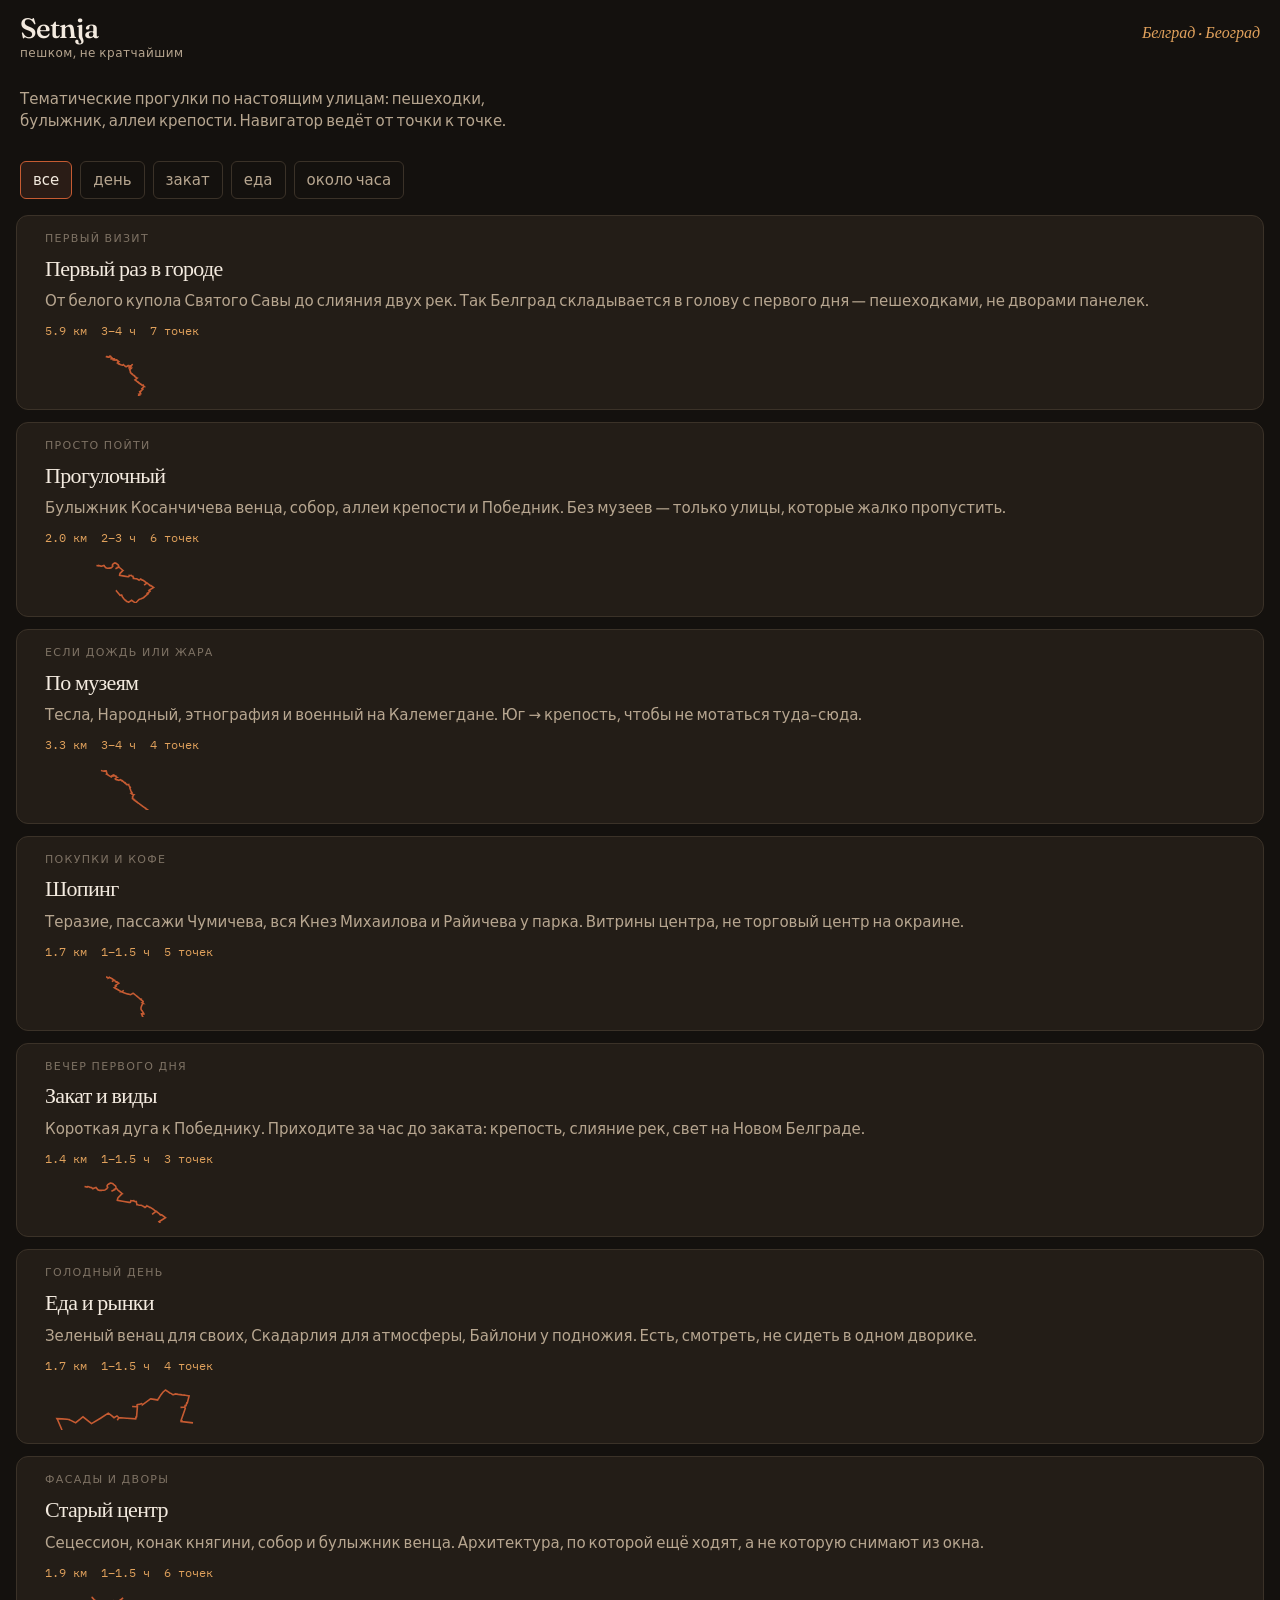
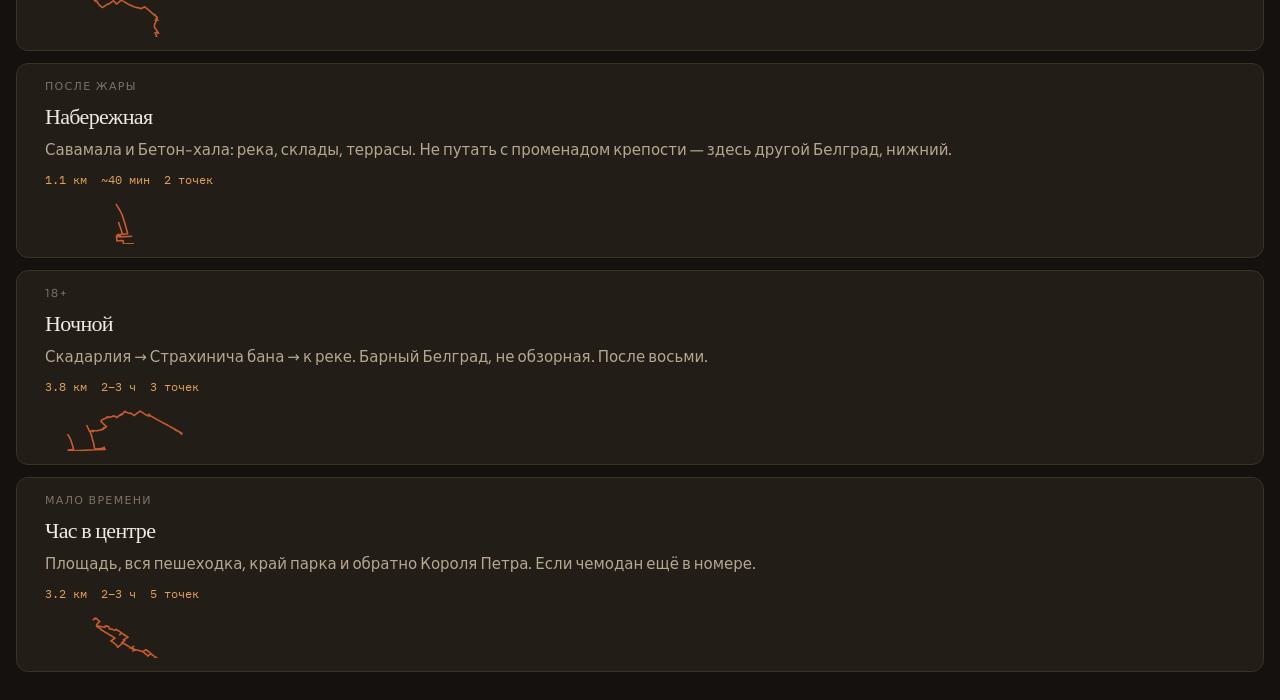
==== commit af193179: "Restore previous Setnja layout" ====
--- a/setnja/index.html
+++ b/setnja/index.html
@@ -24,8 +24,8 @@
       rel="stylesheet"
     />
     <title>Setnja — Белград пешком</title>
-    <script type="module" crossorigin src="/setnja/assets/index-ahtZHGF1.js"></script>
-    <link rel="stylesheet" crossorigin href="/setnja/assets/index-B2zmmaDx.css">
+    <script type="module" crossorigin src="/setnja/assets/index-Ud8EMSzw.js"></script>
+    <link rel="stylesheet" crossorigin href="/setnja/assets/index-DXGrd-We.css">
   </head>
   <body>
     <div id="root"></div>
--- a/setnja/assets/index-DXGrd-We.css
+++ b/setnja/assets/index-DXGrd-We.css
@@ -0,0 +1 @@
+.maplibregl-map{font:12px/20px Helvetica Neue,Arial,Helvetica,sans-serif;overflow:hidden;position:relative;-webkit-tap-highlight-color:rgb(0 0 0/0)}.maplibregl-canvas{left:0;position:absolute;top:0}.maplibregl-map:fullscreen{height:100%;width:100%}.maplibregl-ctrl-group button.maplibregl-ctrl-compass{touch-action:none}.maplibregl-canvas-container.maplibregl-interactive,.maplibregl-ctrl-group button.maplibregl-ctrl-compass{cursor:grab;-webkit-user-select:none;-moz-user-select:none;user-select:none}.maplibregl-canvas-container.maplibregl-interactive.maplibregl-track-pointer{cursor:pointer}.maplibregl-canvas-container.maplibregl-interactive:active,.maplibregl-ctrl-group button.maplibregl-ctrl-compass:active{cursor:grabbing}.maplibregl-canvas-container.maplibregl-touch-zoom-rotate,.maplibregl-canvas-container.maplibregl-touch-zoom-rotate .maplibregl-canvas{touch-action:pan-x pan-y}.maplibregl-canvas-container.maplibregl-touch-drag-pan,.maplibregl-canvas-container.maplibregl-touch-drag-pan .maplibregl-canvas{touch-action:pinch-zoom}.maplibregl-canvas-container.maplibregl-touch-zoom-rotate.maplibregl-touch-drag-pan,.maplibregl-canvas-container.maplibregl-touch-zoom-rotate.maplibregl-touch-drag-pan .maplibregl-canvas{touch-action:none}.maplibregl-canvas-container.maplibregl-touch-drag-pan.maplibregl-cooperative-gestures,.maplibregl-canvas-container.maplibregl-touch-drag-pan.maplibregl-cooperative-gestures .maplibregl-canvas{touch-action:pan-x pan-y}.maplibregl-ctrl-bottom-left,.maplibregl-ctrl-bottom-right,.maplibregl-ctrl-top-left,.maplibregl-ctrl-top-right{pointer-events:none;position:absolute;z-index:2}.maplibregl-ctrl-top-left{left:0;top:0}.maplibregl-ctrl-top-right{right:0;top:0}.maplibregl-ctrl-bottom-left{bottom:0;left:0}.maplibregl-ctrl-bottom-right{bottom:0;right:0}.maplibregl-ctrl{clear:both;pointer-events:auto;transform:translate(0)}.maplibregl-ctrl-top-left .maplibregl-ctrl{float:left;margin:10px 0 0 10px}.maplibregl-ctrl-top-right .maplibregl-ctrl{float:right;margin:10px 10px 0 0}.maplibregl-ctrl-bottom-left .maplibregl-ctrl{float:left;margin:0 0 10px 10px}.maplibregl-ctrl-bottom-right .maplibregl-ctrl{float:right;margin:0 10px 10px 0}.maplibregl-ctrl-group{background:#fff;border-radius:4px}.maplibregl-ctrl-group:not(:empty){box-shadow:0 0 0 2px #0000001a}@media(forced-colors:active){.maplibregl-ctrl-group:not(:empty){box-shadow:0 0 0 2px ButtonText}}.maplibregl-ctrl-group button{background-color:transparent;border:0;box-sizing:border-box;cursor:pointer;display:block;height:29px;outline:none;padding:0;width:29px}.maplibregl-ctrl-group button+button{border-top:1px solid #ddd}.maplibregl-ctrl button .maplibregl-ctrl-icon{background-position:50%;background-repeat:no-repeat;display:block;height:100%;width:100%}@media(forced-colors:active){.maplibregl-ctrl-icon{background-color:transparent}.maplibregl-ctrl-group button+button{border-top:1px solid ButtonText}}.maplibregl-ctrl button::-moz-focus-inner{border:0;padding:0}.maplibregl-ctrl-attrib-button:focus,.maplibregl-ctrl-group button:focus{box-shadow:0 0 2px 2px #0096ff}.maplibregl-ctrl button:disabled{cursor:not-allowed}.maplibregl-ctrl button:disabled .maplibregl-ctrl-icon{opacity:.25}@media(hover:hover){.maplibregl-ctrl button:not(:disabled):hover{background-color:#0000000d}}.maplibregl-ctrl button:not(:disabled):active{background-color:#0000000d}.maplibregl-ctrl-group button:focus:focus-visible{box-shadow:0 0 2px 2px #0096ff}.maplibregl-ctrl-group button:focus:not(:focus-visible){box-shadow:none}.maplibregl-ctrl-group button:focus:first-child{border-radius:4px 4px 0 0}.maplibregl-ctrl-group button:focus:last-child{border-radius:0 0 4px 4px}.maplibregl-ctrl-group button:focus:only-child{border-radius:inherit}.maplibregl-ctrl button.maplibregl-ctrl-zoom-out .maplibregl-ctrl-icon{background-image:url("data:image/svg+xml;charset=utf-8,%3Csvg xmlns='http://www.w3.org/2000/svg' width='29' height='29' fill='%23333' viewBox='0 0 29 29'%3E%3Cpath d='M10 13c-.75 0-1.5.75-1.5 1.5S9.25 16 10 16h9c.75 0 1.5-.75 1.5-1.5S19.75 13 19 13z'/%3E%3C/svg%3E")}.maplibregl-ctrl button.maplibregl-ctrl-zoom-in .maplibregl-ctrl-icon{background-image:url("data:image/svg+xml;charset=utf-8,%3Csvg xmlns='http://www.w3.org/2000/svg' width='29' height='29' fill='%23333' viewBox='0 0 29 29'%3E%3Cpath d='M14.5 8.5c-.75 0-1.5.75-1.5 1.5v3h-3c-.75 0-1.5.75-1.5 1.5S9.25 16 10 16h3v3c0 .75.75 1.5 1.5 1.5S16 19.75 16 19v-3h3c.75 0 1.5-.75 1.5-1.5S19.75 13 19 13h-3v-3c0-.75-.75-1.5-1.5-1.5'/%3E%3C/svg%3E")}@media(forced-colors:active){.maplibregl-ctrl button.maplibregl-ctrl-zoom-out .maplibregl-ctrl-icon{background-image:url("data:image/svg+xml;charset=utf-8,%3Csvg xmlns='http://www.w3.org/2000/svg' width='29' height='29' fill='%23fff' viewBox='0 0 29 29'%3E%3Cpath d='M10 13c-.75 0-1.5.75-1.5 1.5S9.25 16 10 16h9c.75 0 1.5-.75 1.5-1.5S19.75 13 19 13z'/%3E%3C/svg%3E")}.maplibregl-ctrl button.maplibregl-ctrl-zoom-in .maplibregl-ctrl-icon{background-image:url("data:image/svg+xml;charset=utf-8,%3Csvg xmlns='http://www.w3.org/2000/svg' width='29' height='29' fill='%23fff' viewBox='0 0 29 29'%3E%3Cpath d='M14.5 8.5c-.75 0-1.5.75-1.5 1.5v3h-3c-.75 0-1.5.75-1.5 1.5S9.25 16 10 16h3v3c0 .75.75 1.5 1.5 1.5S16 19.75 16 19v-3h3c.75 0 1.5-.75 1.5-1.5S19.75 13 19 13h-3v-3c0-.75-.75-1.5-1.5-1.5'/%3E%3C/svg%3E")}}@media(forced-colors:active)and (prefers-color-scheme:light){.maplibregl-ctrl button.maplibregl-ctrl-zoom-out .maplibregl-ctrl-icon{background-image:url("data:image/svg+xml;charset=utf-8,%3Csvg xmlns='http://www.w3.org/2000/svg' width='29' height='29' viewBox='0 0 29 29'%3E%3Cpath d='M10 13c-.75 0-1.5.75-1.5 1.5S9.25 16 10 16h9c.75 0 1.5-.75 1.5-1.5S19.75 13 19 13z'/%3E%3C/svg%3E")}.maplibregl-ctrl button.maplibregl-ctrl-zoom-in .maplibregl-ctrl-icon{background-image:url("data:image/svg+xml;charset=utf-8,%3Csvg xmlns='http://www.w3.org/2000/svg' width='29' height='29' viewBox='0 0 29 29'%3E%3Cpath d='M14.5 8.5c-.75 0-1.5.75-1.5 1.5v3h-3c-.75 0-1.5.75-1.5 1.5S9.25 16 10 16h3v3c0 .75.75 1.5 1.5 1.5S16 19.75 16 19v-3h3c.75 0 1.5-.75 1.5-1.5S19.75 13 19 13h-3v-3c0-.75-.75-1.5-1.5-1.5'/%3E%3C/svg%3E")}}.maplibregl-ctrl button.maplibregl-ctrl-fullscreen .maplibregl-ctrl-icon{background-image:url("data:image/svg+xml;charset=utf-8,%3Csvg xmlns='http://www.w3.org/2000/svg' width='29' height='29' fill='%23333' viewBox='0 0 29 29'%3E%3Cpath d='M24 16v5.5c0 1.75-.75 2.5-2.5 2.5H16v-1l3-1.5-4-5.5 1-1 5.5 4 1.5-3zM6 16l1.5 3 5.5-4 1 1-4 5.5 3 1.5v1H7.5C5.75 24 5 23.25 5 21.5V16zm7-11v1l-3 1.5 4 5.5-1 1-5.5-4L6 13H5V7.5C5 5.75 5.75 5 7.5 5zm11 2.5c0-1.75-.75-2.5-2.5-2.5H16v1l3 1.5-4 5.5 1 1 5.5-4 1.5 3h1z'/%3E%3C/svg%3E")}.maplibregl-ctrl button.maplibregl-ctrl-shrink .maplibregl-ctrl-icon{background-image:url("data:image/svg+xml;charset=utf-8,%3Csvg xmlns='http://www.w3.org/2000/svg' width='29' height='29' viewBox='0 0 29 29'%3E%3Cpath d='M18.5 16c-1.75 0-2.5.75-2.5 2.5V24h1l1.5-3 5.5 4 1-1-4-5.5 3-1.5v-1zM13 18.5c0-1.75-.75-2.5-2.5-2.5H5v1l3 1.5L4 24l1 1 5.5-4 1.5 3h1zm3-8c0 1.75.75 2.5 2.5 2.5H24v-1l-3-1.5L25 5l-1-1-5.5 4L17 5h-1zM10.5 13c1.75 0 2.5-.75 2.5-2.5V5h-1l-1.5 3L5 4 4 5l4 5.5L5 12v1z'/%3E%3C/svg%3E")}@media(forced-colors:active){.maplibregl-ctrl button.maplibregl-ctrl-fullscreen .maplibregl-ctrl-icon{background-image:url("data:image/svg+xml;charset=utf-8,%3Csvg xmlns='http://www.w3.org/2000/svg' width='29' height='29' fill='%23fff' viewBox='0 0 29 29'%3E%3Cpath d='M24 16v5.5c0 1.75-.75 2.5-2.5 2.5H16v-1l3-1.5-4-5.5 1-1 5.5 4 1.5-3zM6 16l1.5 3 5.5-4 1 1-4 5.5 3 1.5v1H7.5C5.75 24 5 23.25 5 21.5V16zm7-11v1l-3 1.5 4 5.5-1 1-5.5-4L6 13H5V7.5C5 5.75 5.75 5 7.5 5zm11 2.5c0-1.75-.75-2.5-2.5-2.5H16v1l3 1.5-4 5.5 1 1 5.5-4 1.5 3h1z'/%3E%3C/svg%3E")}.maplibregl-ctrl button.maplibregl-ctrl-shrink .maplibregl-ctrl-icon{background-image:url("data:image/svg+xml;charset=utf-8,%3Csvg xmlns='http://www.w3.org/2000/svg' width='29' height='29' fill='%23fff' viewBox='0 0 29 29'%3E%3Cpath d='M18.5 16c-1.75 0-2.5.75-2.5 2.5V24h1l1.5-3 5.5 4 1-1-4-5.5 3-1.5v-1zM13 18.5c0-1.75-.75-2.5-2.5-2.5H5v1l3 1.5L4 24l1 1 5.5-4 1.5 3h1zm3-8c0 1.75.75 2.5 2.5 2.5H24v-1l-3-1.5L25 5l-1-1-5.5 4L17 5h-1zM10.5 13c1.75 0 2.5-.75 2.5-2.5V5h-1l-1.5 3L5 4 4 5l4 5.5L5 12v1z'/%3E%3C/svg%3E")}}@media(forced-colors:active)and (prefers-color-scheme:light){.maplibregl-ctrl button.maplibregl-ctrl-fullscreen .maplibregl-ctrl-icon{background-image:url("data:image/svg+xml;charset=utf-8,%3Csvg xmlns='http://www.w3.org/2000/svg' width='29' height='29' viewBox='0 0 29 29'%3E%3Cpath d='M24 16v5.5c0 1.75-.75 2.5-2.5 2.5H16v-1l3-1.5-4-5.5 1-1 5.5 4 1.5-3zM6 16l1.5 3 5.5-4 1 1-4 5.5 3 1.5v1H7.5C5.75 24 5 23.25 5 21.5V16zm7-11v1l-3 1.5 4 5.5-1 1-5.5-4L6 13H5V7.5C5 5.75 5.75 5 7.5 5zm11 2.5c0-1.75-.75-2.5-2.5-2.5H16v1l3 1.5-4 5.5 1 1 5.5-4 1.5 3h1z'/%3E%3C/svg%3E")}.maplibregl-ctrl button.maplibregl-ctrl-shrink .maplibregl-ctrl-icon{background-image:url("data:image/svg+xml;charset=utf-8,%3Csvg xmlns='http://www.w3.org/2000/svg' width='29' height='29' viewBox='0 0 29 29'%3E%3Cpath d='M18.5 16c-1.75 0-2.5.75-2.5 2.5V24h1l1.5-3 5.5 4 1-1-4-5.5 3-1.5v-1zM13 18.5c0-1.75-.75-2.5-2.5-2.5H5v1l3 1.5L4 24l1 1 5.5-4 1.5 3h1zm3-8c0 1.75.75 2.5 2.5 2.5H24v-1l-3-1.5L25 5l-1-1-5.5 4L17 5h-1zM10.5 13c1.75 0 2.5-.75 2.5-2.5V5h-1l-1.5 3L5 4 4 5l4 5.5L5 12v1z'/%3E%3C/svg%3E")}}.maplibregl-ctrl button.maplibregl-ctrl-compass .maplibregl-ctrl-icon{background-image:url("data:image/svg+xml;charset=utf-8,%3Csvg xmlns='http://www.w3.org/2000/svg' width='29' height='29' fill='%23333' viewBox='0 0 29 29'%3E%3Cpath d='m10.5 14 4-8 4 8z'/%3E%3Cpath fill='%23ccc' d='m10.5 16 4 8 4-8z'/%3E%3C/svg%3E")}@media(forced-colors:active){.maplibregl-ctrl button.maplibregl-ctrl-compass .maplibregl-ctrl-icon{background-image:url("data:image/svg+xml;charset=utf-8,%3Csvg xmlns='http://www.w3.org/2000/svg' width='29' height='29' fill='%23fff' viewBox='0 0 29 29'%3E%3Cpath d='m10.5 14 4-8 4 8z'/%3E%3Cpath fill='%23ccc' d='m10.5 16 4 8 4-8z'/%3E%3C/svg%3E")}}@media(forced-colors:active)and (prefers-color-scheme:light){.maplibregl-ctrl button.maplibregl-ctrl-compass .maplibregl-ctrl-icon{background-image:url("data:image/svg+xml;charset=utf-8,%3Csvg xmlns='http://www.w3.org/2000/svg' width='29' height='29' viewBox='0 0 29 29'%3E%3Cpath d='m10.5 14 4-8 4 8z'/%3E%3Cpath fill='%23ccc' d='m10.5 16 4 8 4-8z'/%3E%3C/svg%3E")}}.maplibregl-ctrl button.maplibregl-ctrl-globe .maplibregl-ctrl-icon{background-image:url("data:image/svg+xml;charset=utf-8,%3Csvg xmlns='http://www.w3.org/2000/svg' width='22' height='22' fill='none' stroke='%23333' viewBox='0 0 22 22'%3E%3Ccircle cx='11' cy='11' r='8.5'/%3E%3Cpath d='M17.5 11c0 4.819-3.02 8.5-6.5 8.5S4.5 15.819 4.5 11 7.52 2.5 11 2.5s6.5 3.681 6.5 8.5Z'/%3E%3Cpath d='M13.5 11c0 2.447-.331 4.64-.853 6.206-.262.785-.562 1.384-.872 1.777-.314.399-.58.517-.775.517s-.461-.118-.775-.517c-.31-.393-.61-.992-.872-1.777C8.831 15.64 8.5 13.446 8.5 11s.331-4.64.853-6.206c.262-.785.562-1.384.872-1.777.314-.399.58-.517.775-.517s.461.118.775.517c.31.393.61.992.872 1.777.522 1.565.853 3.76.853 6.206Z'/%3E%3Cpath d='M11 7.5c-1.909 0-3.622-.166-4.845-.428-.616-.132-1.08-.283-1.379-.434a1.3 1.3 0 0 1-.224-.138q.07-.058.224-.138c.299-.151.763-.302 1.379-.434C7.378 5.666 9.091 5.5 11 5.5s3.622.166 4.845.428c.616.132 1.08.283 1.379.434.105.053.177.1.224.138q-.07.058-.224.138c-.299.151-.763.302-1.379.434-1.223.262-2.936.428-4.845.428ZM4.486 6.436ZM11 16.5c-1.909 0-3.622-.166-4.845-.428-.616-.132-1.08-.283-1.379-.434a1.3 1.3 0 0 1-.224-.138 1.3 1.3 0 0 1 .224-.138c.299-.151.763-.302 1.379-.434C7.378 14.666 9.091 14.5 11 14.5s3.622.166 4.845.428c.616.132 1.08.283 1.379.434.105.053.177.1.224.138a1.3 1.3 0 0 1-.224.138c-.299.151-.763.302-1.379.434-1.223.262-2.936.428-4.845.428Zm-6.514-1.064ZM11 12.5c-2.46 0-4.672-.222-6.255-.574-.796-.177-1.406-.38-1.805-.59a1.5 1.5 0 0 1-.39-.272.3.3 0 0 1-.047-.064.3.3 0 0 1 .048-.064c.066-.073.189-.167.389-.272.399-.21 1.009-.413 1.805-.59C6.328 9.722 8.54 9.5 11 9.5s4.672.222 6.256.574c.795.177 1.405.38 1.804.59.2.105.323.2.39.272a.3.3 0 0 1 .047.064.3.3 0 0 1-.048.064 1.4 1.4 0 0 1-.389.272c-.399.21-1.009.413-1.804.59-1.584.352-3.796.574-6.256.574Zm-8.501-1.51v.002zm0 .018v.002zm17.002.002v-.002zm0-.018v-.002z'/%3E%3C/svg%3E")}.maplibregl-ctrl button.maplibregl-ctrl-globe-enabled .maplibregl-ctrl-icon{background-image:url("data:image/svg+xml;charset=utf-8,%3Csvg xmlns='http://www.w3.org/2000/svg' width='22' height='22' fill='none' stroke='%2333b5e5' viewBox='0 0 22 22'%3E%3Ccircle cx='11' cy='11' r='8.5'/%3E%3Cpath d='M17.5 11c0 4.819-3.02 8.5-6.5 8.5S4.5 15.819 4.5 11 7.52 2.5 11 2.5s6.5 3.681 6.5 8.5Z'/%3E%3Cpath d='M13.5 11c0 2.447-.331 4.64-.853 6.206-.262.785-.562 1.384-.872 1.777-.314.399-.58.517-.775.517s-.461-.118-.775-.517c-.31-.393-.61-.992-.872-1.777C8.831 15.64 8.5 13.446 8.5 11s.331-4.64.853-6.206c.262-.785.562-1.384.872-1.777.314-.399.58-.517.775-.517s.461.118.775.517c.31.393.61.992.872 1.777.522 1.565.853 3.76.853 6.206Z'/%3E%3Cpath d='M11 7.5c-1.909 0-3.622-.166-4.845-.428-.616-.132-1.08-.283-1.379-.434a1.3 1.3 0 0 1-.224-.138q.07-.058.224-.138c.299-.151.763-.302 1.379-.434C7.378 5.666 9.091 5.5 11 5.5s3.622.166 4.845.428c.616.132 1.08.283 1.379.434.105.053.177.1.224.138q-.07.058-.224.138c-.299.151-.763.302-1.379.434-1.223.262-2.936.428-4.845.428ZM4.486 6.436ZM11 16.5c-1.909 0-3.622-.166-4.845-.428-.616-.132-1.08-.283-1.379-.434a1.3 1.3 0 0 1-.224-.138 1.3 1.3 0 0 1 .224-.138c.299-.151.763-.302 1.379-.434C7.378 14.666 9.091 14.5 11 14.5s3.622.166 4.845.428c.616.132 1.08.283 1.379.434.105.053.177.1.224.138a1.3 1.3 0 0 1-.224.138c-.299.151-.763.302-1.379.434-1.223.262-2.936.428-4.845.428Zm-6.514-1.064ZM11 12.5c-2.46 0-4.672-.222-6.255-.574-.796-.177-1.406-.38-1.805-.59a1.5 1.5 0 0 1-.39-.272.3.3 0 0 1-.047-.064.3.3 0 0 1 .048-.064c.066-.073.189-.167.389-.272.399-.21 1.009-.413 1.805-.59C6.328 9.722 8.54 9.5 11 9.5s4.672.222 6.256.574c.795.177 1.405.38 1.804.59.2.105.323.2.39.272a.3.3 0 0 1 .047.064.3.3 0 0 1-.048.064 1.4 1.4 0 0 1-.389.272c-.399.21-1.009.413-1.804.59-1.584.352-3.796.574-6.256.574Zm-8.501-1.51v.002zm0 .018v.002zm17.002.002v-.002zm0-.018v-.002z'/%3E%3C/svg%3E")}.maplibregl-ctrl button.maplibregl-ctrl-terrain .maplibregl-ctrl-icon{background-image:url("data:image/svg+xml;charset=utf-8,%3Csvg xmlns='http://www.w3.org/2000/svg' width='22' height='22' fill='%23333' viewBox='0 0 22 22'%3E%3Cpath d='m1.754 13.406 4.453-4.851 3.09 3.09 3.281 3.277.969-.969-3.309-3.312 3.844-4.121 6.148 6.886h1.082v-.855l-7.207-8.07-4.84 5.187L6.169 6.57l-5.48 5.965v.871ZM.688 16.844h20.625v1.375H.688Zm0 0'/%3E%3C/svg%3E")}.maplibregl-ctrl button.maplibregl-ctrl-terrain-enabled .maplibregl-ctrl-icon{background-image:url("data:image/svg+xml;charset=utf-8,%3Csvg xmlns='http://www.w3.org/2000/svg' width='22' height='22' fill='%2333b5e5' viewBox='0 0 22 22'%3E%3Cpath d='m1.754 13.406 4.453-4.851 3.09 3.09 3.281 3.277.969-.969-3.309-3.312 3.844-4.121 6.148 6.886h1.082v-.855l-7.207-8.07-4.84 5.187L6.169 6.57l-5.48 5.965v.871ZM.688 16.844h20.625v1.375H.688Zm0 0'/%3E%3C/svg%3E")}.maplibregl-ctrl button.maplibregl-ctrl-geolocate .maplibregl-ctrl-icon{background-image:url("data:image/svg+xml;charset=utf-8,%3Csvg xmlns='http://www.w3.org/2000/svg' width='29' height='29' fill='%23333' viewBox='0 0 20 20'%3E%3Cpath d='M10 4C9 4 9 5 9 5v.1A5 5 0 0 0 5.1 9H5s-1 0-1 1 1 1 1 1h.1A5 5 0 0 0 9 14.9v.1s0 1 1 1 1-1 1-1v-.1a5 5 0 0 0 3.9-3.9h.1s1 0 1-1-1-1-1-1h-.1A5 5 0 0 0 11 5.1V5s0-1-1-1m0 2.5a3.5 3.5 0 1 1 0 7 3.5 3.5 0 1 1 0-7'/%3E%3Ccircle cx='10' cy='10' r='2'/%3E%3C/svg%3E")}.maplibregl-ctrl button.maplibregl-ctrl-geolocate:disabled .maplibregl-ctrl-icon{background-image:url("data:image/svg+xml;charset=utf-8,%3Csvg xmlns='http://www.w3.org/2000/svg' width='29' height='29' fill='%23aaa' viewBox='0 0 20 20'%3E%3Cpath d='M10 4C9 4 9 5 9 5v.1A5 5 0 0 0 5.1 9H5s-1 0-1 1 1 1 1 1h.1A5 5 0 0 0 9 14.9v.1s0 1 1 1 1-1 1-1v-.1a5 5 0 0 0 3.9-3.9h.1s1 0 1-1-1-1-1-1h-.1A5 5 0 0 0 11 5.1V5s0-1-1-1m0 2.5a3.5 3.5 0 1 1 0 7 3.5 3.5 0 1 1 0-7'/%3E%3Ccircle cx='10' cy='10' r='2'/%3E%3Cpath fill='red' d='m14 5 1 1-9 9-1-1z'/%3E%3C/svg%3E")}.maplibregl-ctrl button.maplibregl-ctrl-geolocate.maplibregl-ctrl-geolocate-active .maplibregl-ctrl-icon{background-image:url("data:image/svg+xml;charset=utf-8,%3Csvg xmlns='http://www.w3.org/2000/svg' width='29' height='29' fill='%2333b5e5' viewBox='0 0 20 20'%3E%3Cpath d='M10 4C9 4 9 5 9 5v.1A5 5 0 0 0 5.1 9H5s-1 0-1 1 1 1 1 1h.1A5 5 0 0 0 9 14.9v.1s0 1 1 1 1-1 1-1v-.1a5 5 0 0 0 3.9-3.9h.1s1 0 1-1-1-1-1-1h-.1A5 5 0 0 0 11 5.1V5s0-1-1-1m0 2.5a3.5 3.5 0 1 1 0 7 3.5 3.5 0 1 1 0-7'/%3E%3Ccircle cx='10' cy='10' r='2'/%3E%3C/svg%3E")}.maplibregl-ctrl button.maplibregl-ctrl-geolocate.maplibregl-ctrl-geolocate-active-error .maplibregl-ctrl-icon{background-image:url("data:image/svg+xml;charset=utf-8,%3Csvg xmlns='http://www.w3.org/2000/svg' width='29' height='29' fill='%23e58978' viewBox='0 0 20 20'%3E%3Cpath d='M10 4C9 4 9 5 9 5v.1A5 5 0 0 0 5.1 9H5s-1 0-1 1 1 1 1 1h.1A5 5 0 0 0 9 14.9v.1s0 1 1 1 1-1 1-1v-.1a5 5 0 0 0 3.9-3.9h.1s1 0 1-1-1-1-1-1h-.1A5 5 0 0 0 11 5.1V5s0-1-1-1m0 2.5a3.5 3.5 0 1 1 0 7 3.5 3.5 0 1 1 0-7'/%3E%3Ccircle cx='10' cy='10' r='2'/%3E%3C/svg%3E")}.maplibregl-ctrl button.maplibregl-ctrl-geolocate.maplibregl-ctrl-geolocate-background .maplibregl-ctrl-icon{background-image:url("data:image/svg+xml;charset=utf-8,%3Csvg xmlns='http://www.w3.org/2000/svg' width='29' height='29' fill='%2333b5e5' viewBox='0 0 20 20'%3E%3Cpath d='M10 4C9 4 9 5 9 5v.1A5 5 0 0 0 5.1 9H5s-1 0-1 1 1 1 1 1h.1A5 5 0 0 0 9 14.9v.1s0 1 1 1 1-1 1-1v-.1a5 5 0 0 0 3.9-3.9h.1s1 0 1-1-1-1-1-1h-.1A5 5 0 0 0 11 5.1V5s0-1-1-1m0 2.5a3.5 3.5 0 1 1 0 7 3.5 3.5 0 1 1 0-7'/%3E%3C/svg%3E")}.maplibregl-ctrl button.maplibregl-ctrl-geolocate.maplibregl-ctrl-geolocate-background-error .maplibregl-ctrl-icon{background-image:url("data:image/svg+xml;charset=utf-8,%3Csvg xmlns='http://www.w3.org/2000/svg' width='29' height='29' fill='%23e54e33' viewBox='0 0 20 20'%3E%3Cpath d='M10 4C9 4 9 5 9 5v.1A5 5 0 0 0 5.1 9H5s-1 0-1 1 1 1 1 1h.1A5 5 0 0 0 9 14.9v.1s0 1 1 1 1-1 1-1v-.1a5 5 0 0 0 3.9-3.9h.1s1 0 1-1-1-1-1-1h-.1A5 5 0 0 0 11 5.1V5s0-1-1-1m0 2.5a3.5 3.5 0 1 1 0 7 3.5 3.5 0 1 1 0-7'/%3E%3C/svg%3E")}.maplibregl-ctrl button.maplibregl-ctrl-geolocate.maplibregl-ctrl-geolocate-waiting .maplibregl-ctrl-icon{animation:maplibregl-spin 2s linear infinite}@media(forced-colors:active){.maplibregl-ctrl button.maplibregl-ctrl-geolocate .maplibregl-ctrl-icon{background-image:url("data:image/svg+xml;charset=utf-8,%3Csvg xmlns='http://www.w3.org/2000/svg' width='29' height='29' fill='%23fff' viewBox='0 0 20 20'%3E%3Cpath d='M10 4C9 4 9 5 9 5v.1A5 5 0 0 0 5.1 9H5s-1 0-1 1 1 1 1 1h.1A5 5 0 0 0 9 14.9v.1s0 1 1 1 1-1 1-1v-.1a5 5 0 0 0 3.9-3.9h.1s1 0 1-1-1-1-1-1h-.1A5 5 0 0 0 11 5.1V5s0-1-1-1m0 2.5a3.5 3.5 0 1 1 0 7 3.5 3.5 0 1 1 0-7'/%3E%3Ccircle cx='10' cy='10' r='2'/%3E%3C/svg%3E")}.maplibregl-ctrl button.maplibregl-ctrl-geolocate:disabled .maplibregl-ctrl-icon{background-image:url("data:image/svg+xml;charset=utf-8,%3Csvg xmlns='http://www.w3.org/2000/svg' width='29' height='29' fill='%23999' viewBox='0 0 20 20'%3E%3Cpath d='M10 4C9 4 9 5 9 5v.1A5 5 0 0 0 5.1 9H5s-1 0-1 1 1 1 1 1h.1A5 5 0 0 0 9 14.9v.1s0 1 1 1 1-1 1-1v-.1a5 5 0 0 0 3.9-3.9h.1s1 0 1-1-1-1-1-1h-.1A5 5 0 0 0 11 5.1V5s0-1-1-1m0 2.5a3.5 3.5 0 1 1 0 7 3.5 3.5 0 1 1 0-7'/%3E%3Ccircle cx='10' cy='10' r='2'/%3E%3Cpath fill='red' d='m14 5 1 1-9 9-1-1z'/%3E%3C/svg%3E")}.maplibregl-ctrl button.maplibregl-ctrl-geolocate.maplibregl-ctrl-geolocate-active .maplibregl-ctrl-icon{background-image:url("data:image/svg+xml;charset=utf-8,%3Csvg xmlns='http://www.w3.org/2000/svg' width='29' height='29' fill='%2333b5e5' viewBox='0 0 20 20'%3E%3Cpath d='M10 4C9 4 9 5 9 5v.1A5 5 0 0 0 5.1 9H5s-1 0-1 1 1 1 1 1h.1A5 5 0 0 0 9 14.9v.1s0 1 1 1 1-1 1-1v-.1a5 5 0 0 0 3.9-3.9h.1s1 0 1-1-1-1-1-1h-.1A5 5 0 0 0 11 5.1V5s0-1-1-1m0 2.5a3.5 3.5 0 1 1 0 7 3.5 3.5 0 1 1 0-7'/%3E%3Ccircle cx='10' cy='10' r='2'/%3E%3C/svg%3E")}.maplibregl-ctrl button.maplibregl-ctrl-geolocate.maplibregl-ctrl-geolocate-active-error .maplibregl-ctrl-icon{background-image:url("data:image/svg+xml;charset=utf-8,%3Csvg xmlns='http://www.w3.org/2000/svg' width='29' height='29' fill='%23e58978' viewBox='0 0 20 20'%3E%3Cpath d='M10 4C9 4 9 5 9 5v.1A5 5 0 0 0 5.1 9H5s-1 0-1 1 1 1 1 1h.1A5 5 0 0 0 9 14.9v.1s0 1 1 1 1-1 1-1v-.1a5 5 0 0 0 3.9-3.9h.1s1 0 1-1-1-1-1-1h-.1A5 5 0 0 0 11 5.1V5s0-1-1-1m0 2.5a3.5 3.5 0 1 1 0 7 3.5 3.5 0 1 1 0-7'/%3E%3Ccircle cx='10' cy='10' r='2'/%3E%3C/svg%3E")}.maplibregl-ctrl button.maplibregl-ctrl-geolocate.maplibregl-ctrl-geolocate-background .maplibregl-ctrl-icon{background-image:url("data:image/svg+xml;charset=utf-8,%3Csvg xmlns='http://www.w3.org/2000/svg' width='29' height='29' fill='%2333b5e5' viewBox='0 0 20 20'%3E%3Cpath d='M10 4C9 4 9 5 9 5v.1A5 5 0 0 0 5.1 9H5s-1 0-1 1 1 1 1 1h.1A5 5 0 0 0 9 14.9v.1s0 1 1 1 1-1 1-1v-.1a5 5 0 0 0 3.9-3.9h.1s1 0 1-1-1-1-1-1h-.1A5 5 0 0 0 11 5.1V5s0-1-1-1m0 2.5a3.5 3.5 0 1 1 0 7 3.5 3.5 0 1 1 0-7'/%3E%3C/svg%3E")}.maplibregl-ctrl button.maplibregl-ctrl-geolocate.maplibregl-ctrl-geolocate-background-error .maplibregl-ctrl-icon{background-image:url("data:image/svg+xml;charset=utf-8,%3Csvg xmlns='http://www.w3.org/2000/svg' width='29' height='29' fill='%23e54e33' viewBox='0 0 20 20'%3E%3Cpath d='M10 4C9 4 9 5 9 5v.1A5 5 0 0 0 5.1 9H5s-1 0-1 1 1 1 1 1h.1A5 5 0 0 0 9 14.9v.1s0 1 1 1 1-1 1-1v-.1a5 5 0 0 0 3.9-3.9h.1s1 0 1-1-1-1-1-1h-.1A5 5 0 0 0 11 5.1V5s0-1-1-1m0 2.5a3.5 3.5 0 1 1 0 7 3.5 3.5 0 1 1 0-7'/%3E%3C/svg%3E")}}@media(forced-colors:active)and (prefers-color-scheme:light){.maplibregl-ctrl button.maplibregl-ctrl-geolocate .maplibregl-ctrl-icon{background-image:url("data:image/svg+xml;charset=utf-8,%3Csvg xmlns='http://www.w3.org/2000/svg' width='29' height='29' viewBox='0 0 20 20'%3E%3Cpath d='M10 4C9 4 9 5 9 5v.1A5 5 0 0 0 5.1 9H5s-1 0-1 1 1 1 1 1h.1A5 5 0 0 0 9 14.9v.1s0 1 1 1 1-1 1-1v-.1a5 5 0 0 0 3.9-3.9h.1s1 0 1-1-1-1-1-1h-.1A5 5 0 0 0 11 5.1V5s0-1-1-1m0 2.5a3.5 3.5 0 1 1 0 7 3.5 3.5 0 1 1 0-7'/%3E%3Ccircle cx='10' cy='10' r='2'/%3E%3C/svg%3E")}.maplibregl-ctrl button.maplibregl-ctrl-geolocate:disabled .maplibregl-ctrl-icon{background-image:url("data:image/svg+xml;charset=utf-8,%3Csvg xmlns='http://www.w3.org/2000/svg' width='29' height='29' fill='%23666' viewBox='0 0 20 20'%3E%3Cpath d='M10 4C9 4 9 5 9 5v.1A5 5 0 0 0 5.1 9H5s-1 0-1 1 1 1 1 1h.1A5 5 0 0 0 9 14.9v.1s0 1 1 1 1-1 1-1v-.1a5 5 0 0 0 3.9-3.9h.1s1 0 1-1-1-1-1-1h-.1A5 5 0 0 0 11 5.1V5s0-1-1-1m0 2.5a3.5 3.5 0 1 1 0 7 3.5 3.5 0 1 1 0-7'/%3E%3Ccircle cx='10' cy='10' r='2'/%3E%3Cpath fill='red' d='m14 5 1 1-9 9-1-1z'/%3E%3C/svg%3E")}}@keyframes maplibregl-spin{0%{transform:rotate(0)}to{transform:rotate(1turn)}}a.maplibregl-ctrl-logo{background-image:url("data:image/svg+xml;charset=utf-8,%3Csvg xmlns='http://www.w3.org/2000/svg' width='88' height='23' fill='none'%3E%3Cpath fill='%23000' fill-opacity='.4' fill-rule='evenodd' d='M17.408 16.796h-1.827l2.501-12.095h.198l3.324 6.533.988 2.19.988-2.19 3.258-6.533h.181l2.6 12.095h-1.81l-1.218-5.644-.362-1.71-.658 1.71-2.929 5.644h-.098l-2.914-5.644-.757-1.71-.345 1.71zm1.958-3.42-.726 3.663a1.255 1.255 0 0 1-1.232 1.011h-1.827a1.255 1.255 0 0 1-1.229-1.509l2.501-12.095a1.255 1.255 0 0 1 1.23-1.001h.197a1.25 1.25 0 0 1 1.12.685l3.19 6.273 3.125-6.263a1.25 1.25 0 0 1 1.123-.695h.181a1.255 1.255 0 0 1 1.227.991l1.443 6.71a5 5 0 0 1 .314-.787l.009-.016a4.6 4.6 0 0 1 1.777-1.887c.782-.46 1.668-.667 2.611-.667a4.6 4.6 0 0 1 1.7.32l.306.134c.21-.16.474-.256.759-.256h1.694a1.255 1.255 0 0 1 1.212.925 1.255 1.255 0 0 1 1.212-.925h1.711c.284 0 .545.094.755.252.613-.3 1.312-.45 2.075-.45 1.356 0 2.557.445 3.482 1.4q.47.48.763 1.064V4.701a1.255 1.255 0 0 1 1.255-1.255h1.86A1.255 1.255 0 0 1 54.44 4.7v9.194h2.217c.19 0 .37.043.532.118v-4.77c0-.356.147-.678.385-.906a2.42 2.42 0 0 1-.682-1.71c0-.665.267-1.253.735-1.7a2.45 2.45 0 0 1 1.722-.674 2.43 2.43 0 0 1 1.705.675q.318.302.504.683V4.7a1.255 1.255 0 0 1 1.255-1.255h1.744A1.255 1.255 0 0 1 65.812 4.7v3.335a4.8 4.8 0 0 1 1.526-.246c.938 0 1.817.214 2.59.69a4.47 4.47 0 0 1 1.67 1.743v-.98a1.255 1.255 0 0 1 1.256-1.256h1.777c.233 0 .451.064.639.174a3.4 3.4 0 0 1 1.567-.372c.346 0 .861.02 1.285.232a1.25 1.25 0 0 1 .689 1.004 4.7 4.7 0 0 1 .853-.588c.795-.44 1.675-.647 2.61-.647 1.385 0 2.65.39 3.525 1.396.836.938 1.168 2.173 1.168 3.528q-.001.515-.056 1.051a1.255 1.255 0 0 1-.947 1.09l.408.952a1.255 1.255 0 0 1-.477 1.552c-.418.268-.92.463-1.458.612-.613.171-1.304.244-2.049.244-1.06 0-2.043-.207-2.886-.698l-.015-.008c-.798-.48-1.419-1.135-1.818-1.963l-.004-.008a5.8 5.8 0 0 1-.548-2.512q0-.429.053-.843a1.3 1.3 0 0 1-.333-.086l-.166-.004c-.223 0-.426.062-.643.228-.03.024-.142.139-.142.59v3.883a1.255 1.255 0 0 1-1.256 1.256h-1.777a1.255 1.255 0 0 1-1.256-1.256V15.69l-.032.057a4.8 4.8 0 0 1-1.86 1.833 5.04 5.04 0 0 1-2.484.634 4.5 4.5 0 0 1-1.935-.424 1.25 1.25 0 0 1-.764.258h-1.71a1.255 1.255 0 0 1-1.256-1.255V7.687a2.4 2.4 0 0 1-.428.625c.253.23.412.561.412.93v7.553a1.255 1.255 0 0 1-1.256 1.255h-1.843a1.25 1.25 0 0 1-.894-.373c-.228.23-.544.373-.894.373H51.32a1.255 1.255 0 0 1-1.256-1.255v-1.251l-.061.117a4.7 4.7 0 0 1-1.782 1.884 4.77 4.77 0 0 1-2.485.67 5.6 5.6 0 0 1-1.485-.188l.009 2.764a1.255 1.255 0 0 1-1.255 1.259h-1.729a1.255 1.255 0 0 1-1.255-1.255v-3.537a1.255 1.255 0 0 1-1.167.793h-1.679a1.25 1.25 0 0 1-.77-.263 4.5 4.5 0 0 1-1.945.429c-.885 0-1.724-.21-2.495-.632l-.017-.01a5 5 0 0 1-1.081-.836 1.255 1.255 0 0 1-1.254 1.312h-1.81a1.255 1.255 0 0 1-1.228-.99l-.782-3.625-2.044 3.939a1.25 1.25 0 0 1-1.115.676h-.098a1.25 1.25 0 0 1-1.116-.68l-2.061-3.994zM35.92 16.63l.207-.114.223-.15q.493-.356.735-.785l.061-.118.033 1.332h1.678V9.242h-1.694l-.033 1.267q-.133-.329-.526-.658l-.032-.028a3.2 3.2 0 0 0-.668-.428l-.27-.12a3.3 3.3 0 0 0-1.235-.23q-1.136-.001-1.974.493a3.36 3.36 0 0 0-1.3 1.382q-.445.89-.444 2.074 0 1.2.51 2.107a3.8 3.8 0 0 0 1.382 1.381 3.9 3.9 0 0 0 1.893.477q.795 0 1.455-.33zm-2.789-5.38q-.576.675-.575 1.762 0 1.102.559 1.794.576.675 1.645.675a2.25 2.25 0 0 0 .934-.19 2.2 2.2 0 0 0 .468-.29l.178-.161a2.2 2.2 0 0 0 .397-.561q.244-.5.244-1.15v-.115q0-.708-.296-1.267l-.043-.077a2.2 2.2 0 0 0-.633-.709l-.13-.086-.047-.028a2.1 2.1 0 0 0-1.073-.285q-1.052 0-1.629.692zm2.316 2.706c.163-.17.28-.407.28-.83v-.114c0-.292-.06-.508-.15-.68a.96.96 0 0 0-.353-.389.85.85 0 0 0-.464-.127c-.4 0-.56.114-.664.239l-.01.012c-.148.174-.275.45-.275.945 0 .506.122.801.27.99.097.11.266.224.68.224.303 0 .504-.09.687-.269zm7.545 1.705a2.6 2.6 0 0 0 .331.423q.319.33.755.548l.173.074q.65.255 1.49.255 1.02 0 1.844-.493a3.45 3.45 0 0 0 1.316-1.4q.493-.904.493-2.089 0-1.909-.988-2.913-.988-1.02-2.584-1.02-.898 0-1.575.347a3 3 0 0 0-.415.262l-.199.166a3.4 3.4 0 0 0-.64.82V9.242h-1.712v11.553h1.729l-.017-5.134zm.53-1.138q.206.29.48.5l.155.11.053.034q.51.296 1.119.297 1.07 0 1.645-.675.577-.69.576-1.762 0-1.119-.576-1.777-.558-.675-1.645-.675-.435 0-.835.16a2 2 0 0 0-.284.136 2 2 0 0 0-.363.254 2.2 2.2 0 0 0-.46.569l-.082.162a2.6 2.6 0 0 0-.213 1.072v.115q0 .707.296 1.267l.135.211zm.964-.818a1.1 1.1 0 0 0 .367.385.94.94 0 0 0 .476.118c.423 0 .59-.117.687-.23.159-.194.28-.478.28-.95 0-.53-.133-.8-.266-.952l-.021-.025c-.078-.094-.231-.221-.68-.221a1 1 0 0 0-.503.135l-.012.007a.86.86 0 0 0-.335.343c-.073.133-.132.324-.132.614v.115a1.4 1.4 0 0 0 .14.66zm15.7-6.222q.347-.346.346-.856a1.05 1.05 0 0 0-.345-.79 1.18 1.18 0 0 0-.84-.329q-.51 0-.855.33a1.05 1.05 0 0 0-.346.79q0 .51.346.855.345.346.856.346.51 0 .839-.346zm4.337 9.314.033-1.332q.191.403.59.747l.098.081a4 4 0 0 0 .316.224l.223.122a3.2 3.2 0 0 0 1.44.322 3.8 3.8 0 0 0 1.875-.477 3.5 3.5 0 0 0 1.382-1.366q.527-.89.526-2.09 0-1.184-.444-2.073a3.24 3.24 0 0 0-1.283-1.399q-.823-.51-1.942-.51a3.5 3.5 0 0 0-1.527.344l-.086.043-.165.09a3 3 0 0 0-.33.214q-.432.315-.656.707a2 2 0 0 0-.099.198l.082-1.283V4.701h-1.744v12.095zm.473-2.509a2.5 2.5 0 0 0 .566.7q.117.098.245.18l.144.08a2.1 2.1 0 0 0 .975.232q1.07 0 1.645-.675.576-.69.576-1.778 0-1.102-.576-1.777-.56-.691-1.645-.692a2.2 2.2 0 0 0-1.015.235q-.22.113-.415.282l-.15.142a2.1 2.1 0 0 0-.42.594q-.223.479-.223 1.1v.115q0 .705.293 1.26zm2.616-.293c.157-.191.28-.479.28-.967 0-.51-.13-.79-.276-.961l-.021-.026c-.082-.1-.232-.225-.67-.225a.87.87 0 0 0-.681.279l-.012.011c-.154.155-.274.38-.274.807v.115c0 .285.057.499.144.669a1.1 1.1 0 0 0 .367.405c.137.082.28.123.455.123.423 0 .59-.118.686-.23zm8.266-3.013q.345-.13.724-.14l.069-.002q.493 0 .642.099l.247-1.794q-.196-.099-.717-.099a2.3 2.3 0 0 0-.545.063 2 2 0 0 0-.411.148 2.2 2.2 0 0 0-.4.249 2.5 2.5 0 0 0-.485.499 2.7 2.7 0 0 0-.32.581l-.05.137v-1.48h-1.778v7.553h1.777v-3.884q0-.546.159-.943a1.5 1.5 0 0 1 .466-.636 2.5 2.5 0 0 1 .399-.253 2 2 0 0 1 .224-.099zm9.784 2.656.05-.922q0-1.743-.856-2.698-.838-.97-2.584-.97-1.119-.001-2.007.493a3.46 3.46 0 0 0-1.4 1.382q-.493.906-.493 2.106 0 1.07.428 1.975.428.89 1.332 1.432.906.526 2.255.526.973 0 1.668-.185l.044-.012.135-.04q.613-.184.984-.421l-.542-1.267q-.3.162-.642.274l-.297.087q-.51.131-1.3.131-.954 0-1.497-.444a1.6 1.6 0 0 1-.192-.193q-.366-.44-.512-1.234l-.004-.021zm-5.427-1.256-.003.022h3.752v-.138q-.011-.727-.288-1.118a1 1 0 0 0-.156-.176q-.46-.428-1.316-.428-.986 0-1.494.604-.379.45-.494 1.234zm-27.053 2.77V4.7h-1.86v12.095h5.333V15.15zm7.103-5.908v7.553h-1.843V9.242h1.843z'/%3E%3Cpath fill='%23fff' d='m19.63 11.151-.757-1.71-.345 1.71-1.12 5.644h-1.827L18.083 4.7h.197l3.325 6.533.988 2.19.988-2.19L26.839 4.7h.181l2.6 12.095h-1.81l-1.218-5.644-.362-1.71-.658 1.71-2.93 5.644h-.098l-2.913-5.644zm14.836 5.81q-1.02 0-1.893-.478a3.8 3.8 0 0 1-1.381-1.382q-.51-.906-.51-2.106 0-1.185.444-2.074a3.36 3.36 0 0 1 1.3-1.382q.839-.494 1.974-.494a3.3 3.3 0 0 1 1.234.231 3.3 3.3 0 0 1 .97.575q.396.33.527.659l.033-1.267h1.694v7.553H37.18l-.033-1.332q-.279.593-1.02 1.053a3.17 3.17 0 0 1-1.662.444zm.296-1.482q.938 0 1.58-.642.642-.66.642-1.711v-.115q0-.708-.296-1.267a2.2 2.2 0 0 0-.807-.872 2.1 2.1 0 0 0-1.119-.313q-1.053 0-1.629.692-.575.675-.575 1.76 0 1.103.559 1.795.577.675 1.645.675zm6.521-6.237h1.711v1.4q.906-1.597 2.83-1.597 1.596 0 2.584 1.02.988 1.005.988 2.914 0 1.185-.493 2.09a3.46 3.46 0 0 1-1.316 1.399 3.5 3.5 0 0 1-1.844.493q-.954 0-1.662-.329a2.67 2.67 0 0 1-1.086-.97l.017 5.134h-1.728zm4.048 6.22q1.07 0 1.645-.674.577-.69.576-1.762 0-1.119-.576-1.777-.558-.675-1.645-.675-.592 0-1.12.296-.51.28-.822.823-.296.527-.296 1.234v.115q0 .708.296 1.267.313.543.823.855.51.296 1.119.297z'/%3E%3Cpath fill='%23e1e3e9' d='M51.325 4.7h1.86v10.45h3.473v1.646h-5.333zm7.12 4.542h1.843v7.553h-1.843zm.905-1.415a1.16 1.16 0 0 1-.856-.346 1.17 1.17 0 0 1-.346-.856 1.05 1.05 0 0 1 .346-.79q.346-.329.856-.329.494 0 .839.33a1.05 1.05 0 0 1 .345.79 1.16 1.16 0 0 1-.345.855q-.33.346-.84.346zm7.875 9.133a3.17 3.17 0 0 1-1.662-.444q-.723-.46-1.004-1.053l-.033 1.332h-1.71V4.701h1.743v4.657l-.082 1.283q.279-.658 1.086-1.119a3.5 3.5 0 0 1 1.778-.477q1.119 0 1.942.51a3.24 3.24 0 0 1 1.283 1.4q.445.888.444 2.072 0 1.201-.526 2.09a3.5 3.5 0 0 1-1.382 1.366 3.8 3.8 0 0 1-1.876.477zm-.296-1.481q1.069 0 1.645-.675.577-.69.577-1.778 0-1.102-.577-1.776-.56-.691-1.645-.692a2.12 2.12 0 0 0-1.58.659q-.642.641-.642 1.694v.115q0 .71.296 1.267a2.4 2.4 0 0 0 .807.872 2.1 2.1 0 0 0 1.119.313zm5.927-6.237h1.777v1.481q.263-.757.856-1.217a2.14 2.14 0 0 1 1.349-.46q.527 0 .724.098l-.247 1.794q-.149-.099-.642-.099-.774 0-1.416.494-.626.493-.626 1.58v3.883h-1.777V9.242zm9.534 7.718q-1.35 0-2.255-.526-.904-.543-1.332-1.432a4.6 4.6 0 0 1-.428-1.975q0-1.2.493-2.106a3.46 3.46 0 0 1 1.4-1.382q.889-.495 2.007-.494 1.744 0 2.584.97.855.956.856 2.7 0 .444-.05.92h-5.43q.18 1.005.708 1.45.542.443 1.497.443.79 0 1.3-.131a4 4 0 0 0 .938-.362l.542 1.267q-.411.263-1.119.46-.708.198-1.711.197zm1.596-4.558q.016-1.02-.444-1.432-.46-.428-1.316-.428-1.728 0-1.991 1.86z'/%3E%3Cpath d='M5.074 15.948a.484.657 0 0 0-.486.659v1.84a.484.657 0 0 0 .486.659h4.101a.484.657 0 0 0 .486-.659v-1.84a.484.657 0 0 0-.486-.659zm3.56 1.16H5.617v.838h3.017z' style='fill:%23fff;fill-rule:evenodd;stroke-width:1.03600001'/%3E%3Cg style='stroke-width:1.12603545'%3E%3Cpath d='M-9.408-1.416c-3.833-.025-7.056 2.912-7.08 6.615-.02 3.08 1.653 4.832 3.107 6.268.903.892 1.721 1.74 2.32 2.902l-.525-.004c-.543-.003-.992.304-1.24.639a1.87 1.87 0 0 0-.362 1.121l-.011 1.877c-.003.402.104.787.347 1.125.244.338.688.653 1.23.656l4.142.028c.542.003.99-.306 1.238-.641a1.87 1.87 0 0 0 .363-1.121l.012-1.875a1.87 1.87 0 0 0-.348-1.127c-.243-.338-.688-.653-1.23-.656l-.518-.004c.597-1.145 1.425-1.983 2.348-2.87 1.473-1.414 3.18-3.149 3.2-6.226-.016-3.59-2.923-6.684-6.993-6.707m-.006 1.1v.002c3.274.02 5.92 2.532 5.9 5.6-.017 2.706-1.39 4.026-2.863 5.44-1.034.994-2.118 2.033-2.814 3.633-.018.041-.052.055-.075.065q-.013.004-.02.01a.34.34 0 0 1-.226.084.34.34 0 0 1-.224-.086l-.092-.077c-.699-1.615-1.768-2.669-2.781-3.67-1.454-1.435-2.797-2.762-2.78-5.478.02-3.067 2.7-5.545 5.975-5.523m-.02 2.826c-1.62-.01-2.944 1.315-2.955 2.96-.01 1.646 1.295 2.988 2.916 2.999h.002c1.621.01 2.943-1.316 2.953-2.961.011-1.646-1.294-2.988-2.916-2.998m-.005 1.1c1.017.006 1.829.83 1.822 1.89s-.83 1.874-1.848 1.867c-1.018-.006-1.829-.83-1.822-1.89s.83-1.874 1.848-1.868m-2.155 11.857 4.14.025c.271.002.49.305.487.676l-.013 1.875c-.003.37-.224.67-.495.668l-4.14-.025c-.27-.002-.487-.306-.485-.676l.012-1.875c.003-.37.224-.67.494-.668' style='color:%23000;font-style:normal;font-variant:normal;font-weight:400;font-stretch:normal;font-size:medium;line-height:normal;font-family:sans-serif;font-variant-ligatures:normal;font-variant-position:normal;font-variant-caps:normal;font-variant-numeric:normal;font-variant-alternates:normal;font-feature-settings:normal;text-indent:0;text-align:start;text-decoration:none;text-decoration-line:none;text-decoration-style:solid;text-decoration-color:%23000;letter-spacing:normal;word-spacing:normal;text-transform:none;writing-mode:lr-tb;direction:ltr;text-orientation:mixed;dominant-baseline:auto;baseline-shift:baseline;text-anchor:start;white-space:normal;shape-padding:0;clip-rule:evenodd;display:inline;overflow:visible;visibility:visible;opacity:1;isolation:auto;mix-blend-mode:normal;color-interpolation:sRGB;color-interpolation-filters:linearRGB;solid-color:%23000;solid-opacity:1;vector-effect:none;fill:%23000;fill-opacity:.4;fill-rule:evenodd;stroke:none;stroke-width:2.47727823;stroke-linecap:butt;stroke-linejoin:miter;stroke-miterlimit:4;stroke-dasharray:none;stroke-dashoffset:0;stroke-opacity:1;color-rendering:auto;image-rendering:auto;shape-rendering:auto;text-rendering:auto' transform='translate(15.553 2.85)scale(.88807)'/%3E%3Cpath d='M-9.415-.316C-12.69-.338-15.37 2.14-15.39 5.207c-.017 2.716 1.326 4.041 2.78 5.477 1.013 1 2.081 2.055 2.78 3.67l.092.076a.34.34 0 0 0 .225.086.34.34 0 0 0 .227-.083l.019-.01c.022-.009.057-.024.074-.064.697-1.6 1.78-2.64 2.814-3.634 1.473-1.414 2.847-2.733 2.864-5.44.02-3.067-2.627-5.58-5.901-5.601m-.057 8.784c1.621.011 2.944-1.315 2.955-2.96.01-1.646-1.295-2.988-2.916-2.999-1.622-.01-2.945 1.315-2.955 2.96s1.295 2.989 2.916 3' style='clip-rule:evenodd;fill:%23e1e3e9;fill-opacity:1;fill-rule:evenodd;stroke:none;stroke-width:2.47727823;stroke-miterlimit:4;stroke-dasharray:none;stroke-opacity:.4' transform='translate(15.553 2.85)scale(.88807)'/%3E%3Cpath d='M-11.594 15.465c-.27-.002-.492.297-.494.668l-.012 1.876c-.003.371.214.673.485.675l4.14.027c.271.002.492-.298.495-.668l.012-1.877c.003-.37-.215-.672-.485-.674z' style='clip-rule:evenodd;fill:%23fff;fill-opacity:1;fill-rule:evenodd;stroke:none;stroke-width:2.47727823;stroke-miterlimit:4;stroke-dasharray:none;stroke-opacity:.4' transform='translate(15.553 2.85)scale(.88807)'/%3E%3C/g%3E%3C/svg%3E");background-repeat:no-repeat;cursor:pointer;display:block;height:23px;margin:0 0 -4px -4px;overflow:hidden;width:88px}a.maplibregl-ctrl-logo.maplibregl-compact{width:14px}@media(forced-colors:active){a.maplibregl-ctrl-logo{background-color:transparent;background-image:url("data:image/svg+xml;charset=utf-8,%3Csvg xmlns='http://www.w3.org/2000/svg' width='88' height='23' fill='none'%3E%3Cpath fill='%23000' fill-opacity='.4' fill-rule='evenodd' d='M17.408 16.796h-1.827l2.501-12.095h.198l3.324 6.533.988 2.19.988-2.19 3.258-6.533h.181l2.6 12.095h-1.81l-1.218-5.644-.362-1.71-.658 1.71-2.929 5.644h-.098l-2.914-5.644-.757-1.71-.345 1.71zm1.958-3.42-.726 3.663a1.255 1.255 0 0 1-1.232 1.011h-1.827a1.255 1.255 0 0 1-1.229-1.509l2.501-12.095a1.255 1.255 0 0 1 1.23-1.001h.197a1.25 1.25 0 0 1 1.12.685l3.19 6.273 3.125-6.263a1.25 1.25 0 0 1 1.123-.695h.181a1.255 1.255 0 0 1 1.227.991l1.443 6.71a5 5 0 0 1 .314-.787l.009-.016a4.6 4.6 0 0 1 1.777-1.887c.782-.46 1.668-.667 2.611-.667a4.6 4.6 0 0 1 1.7.32l.306.134c.21-.16.474-.256.759-.256h1.694a1.255 1.255 0 0 1 1.212.925 1.255 1.255 0 0 1 1.212-.925h1.711c.284 0 .545.094.755.252.613-.3 1.312-.45 2.075-.45 1.356 0 2.557.445 3.482 1.4q.47.48.763 1.064V4.701a1.255 1.255 0 0 1 1.255-1.255h1.86A1.255 1.255 0 0 1 54.44 4.7v9.194h2.217c.19 0 .37.043.532.118v-4.77c0-.356.147-.678.385-.906a2.42 2.42 0 0 1-.682-1.71c0-.665.267-1.253.735-1.7a2.45 2.45 0 0 1 1.722-.674 2.43 2.43 0 0 1 1.705.675q.318.302.504.683V4.7a1.255 1.255 0 0 1 1.255-1.255h1.744A1.255 1.255 0 0 1 65.812 4.7v3.335a4.8 4.8 0 0 1 1.526-.246c.938 0 1.817.214 2.59.69a4.47 4.47 0 0 1 1.67 1.743v-.98a1.255 1.255 0 0 1 1.256-1.256h1.777c.233 0 .451.064.639.174a3.4 3.4 0 0 1 1.567-.372c.346 0 .861.02 1.285.232a1.25 1.25 0 0 1 .689 1.004 4.7 4.7 0 0 1 .853-.588c.795-.44 1.675-.647 2.61-.647 1.385 0 2.65.39 3.525 1.396.836.938 1.168 2.173 1.168 3.528q-.001.515-.056 1.051a1.255 1.255 0 0 1-.947 1.09l.408.952a1.255 1.255 0 0 1-.477 1.552c-.418.268-.92.463-1.458.612-.613.171-1.304.244-2.049.244-1.06 0-2.043-.207-2.886-.698l-.015-.008c-.798-.48-1.419-1.135-1.818-1.963l-.004-.008a5.8 5.8 0 0 1-.548-2.512q0-.429.053-.843a1.3 1.3 0 0 1-.333-.086l-.166-.004c-.223 0-.426.062-.643.228-.03.024-.142.139-.142.59v3.883a1.255 1.255 0 0 1-1.256 1.256h-1.777a1.255 1.255 0 0 1-1.256-1.256V15.69l-.032.057a4.8 4.8 0 0 1-1.86 1.833 5.04 5.04 0 0 1-2.484.634 4.5 4.5 0 0 1-1.935-.424 1.25 1.25 0 0 1-.764.258h-1.71a1.255 1.255 0 0 1-1.256-1.255V7.687a2.4 2.4 0 0 1-.428.625c.253.23.412.561.412.93v7.553a1.255 1.255 0 0 1-1.256 1.255h-1.843a1.25 1.25 0 0 1-.894-.373c-.228.23-.544.373-.894.373H51.32a1.255 1.255 0 0 1-1.256-1.255v-1.251l-.061.117a4.7 4.7 0 0 1-1.782 1.884 4.77 4.77 0 0 1-2.485.67 5.6 5.6 0 0 1-1.485-.188l.009 2.764a1.255 1.255 0 0 1-1.255 1.259h-1.729a1.255 1.255 0 0 1-1.255-1.255v-3.537a1.255 1.255 0 0 1-1.167.793h-1.679a1.25 1.25 0 0 1-.77-.263 4.5 4.5 0 0 1-1.945.429c-.885 0-1.724-.21-2.495-.632l-.017-.01a5 5 0 0 1-1.081-.836 1.255 1.255 0 0 1-1.254 1.312h-1.81a1.255 1.255 0 0 1-1.228-.99l-.782-3.625-2.044 3.939a1.25 1.25 0 0 1-1.115.676h-.098a1.25 1.25 0 0 1-1.116-.68l-2.061-3.994zM35.92 16.63l.207-.114.223-.15q.493-.356.735-.785l.061-.118.033 1.332h1.678V9.242h-1.694l-.033 1.267q-.133-.329-.526-.658l-.032-.028a3.2 3.2 0 0 0-.668-.428l-.27-.12a3.3 3.3 0 0 0-1.235-.23q-1.136-.001-1.974.493a3.36 3.36 0 0 0-1.3 1.382q-.445.89-.444 2.074 0 1.2.51 2.107a3.8 3.8 0 0 0 1.382 1.381 3.9 3.9 0 0 0 1.893.477q.795 0 1.455-.33zm-2.789-5.38q-.576.675-.575 1.762 0 1.102.559 1.794.576.675 1.645.675a2.25 2.25 0 0 0 .934-.19 2.2 2.2 0 0 0 .468-.29l.178-.161a2.2 2.2 0 0 0 .397-.561q.244-.5.244-1.15v-.115q0-.708-.296-1.267l-.043-.077a2.2 2.2 0 0 0-.633-.709l-.13-.086-.047-.028a2.1 2.1 0 0 0-1.073-.285q-1.052 0-1.629.692zm2.316 2.706c.163-.17.28-.407.28-.83v-.114c0-.292-.06-.508-.15-.68a.96.96 0 0 0-.353-.389.85.85 0 0 0-.464-.127c-.4 0-.56.114-.664.239l-.01.012c-.148.174-.275.45-.275.945 0 .506.122.801.27.99.097.11.266.224.68.224.303 0 .504-.09.687-.269zm7.545 1.705a2.6 2.6 0 0 0 .331.423q.319.33.755.548l.173.074q.65.255 1.49.255 1.02 0 1.844-.493a3.45 3.45 0 0 0 1.316-1.4q.493-.904.493-2.089 0-1.909-.988-2.913-.988-1.02-2.584-1.02-.898 0-1.575.347a3 3 0 0 0-.415.262l-.199.166a3.4 3.4 0 0 0-.64.82V9.242h-1.712v11.553h1.729l-.017-5.134zm.53-1.138q.206.29.48.5l.155.11.053.034q.51.296 1.119.297 1.07 0 1.645-.675.577-.69.576-1.762 0-1.119-.576-1.777-.558-.675-1.645-.675-.435 0-.835.16a2 2 0 0 0-.284.136 2 2 0 0 0-.363.254 2.2 2.2 0 0 0-.46.569l-.082.162a2.6 2.6 0 0 0-.213 1.072v.115q0 .707.296 1.267l.135.211zm.964-.818a1.1 1.1 0 0 0 .367.385.94.94 0 0 0 .476.118c.423 0 .59-.117.687-.23.159-.194.28-.478.28-.95 0-.53-.133-.8-.266-.952l-.021-.025c-.078-.094-.231-.221-.68-.221a1 1 0 0 0-.503.135l-.012.007a.86.86 0 0 0-.335.343c-.073.133-.132.324-.132.614v.115a1.4 1.4 0 0 0 .14.66zm15.7-6.222q.347-.346.346-.856a1.05 1.05 0 0 0-.345-.79 1.18 1.18 0 0 0-.84-.329q-.51 0-.855.33a1.05 1.05 0 0 0-.346.79q0 .51.346.855.345.346.856.346.51 0 .839-.346zm4.337 9.314.033-1.332q.191.403.59.747l.098.081a4 4 0 0 0 .316.224l.223.122a3.2 3.2 0 0 0 1.44.322 3.8 3.8 0 0 0 1.875-.477 3.5 3.5 0 0 0 1.382-1.366q.527-.89.526-2.09 0-1.184-.444-2.073a3.24 3.24 0 0 0-1.283-1.399q-.823-.51-1.942-.51a3.5 3.5 0 0 0-1.527.344l-.086.043-.165.09a3 3 0 0 0-.33.214q-.432.315-.656.707a2 2 0 0 0-.099.198l.082-1.283V4.701h-1.744v12.095zm.473-2.509a2.5 2.5 0 0 0 .566.7q.117.098.245.18l.144.08a2.1 2.1 0 0 0 .975.232q1.07 0 1.645-.675.576-.69.576-1.778 0-1.102-.576-1.777-.56-.691-1.645-.692a2.2 2.2 0 0 0-1.015.235q-.22.113-.415.282l-.15.142a2.1 2.1 0 0 0-.42.594q-.223.479-.223 1.1v.115q0 .705.293 1.26zm2.616-.293c.157-.191.28-.479.28-.967 0-.51-.13-.79-.276-.961l-.021-.026c-.082-.1-.232-.225-.67-.225a.87.87 0 0 0-.681.279l-.012.011c-.154.155-.274.38-.274.807v.115c0 .285.057.499.144.669a1.1 1.1 0 0 0 .367.405c.137.082.28.123.455.123.423 0 .59-.118.686-.23zm8.266-3.013q.345-.13.724-.14l.069-.002q.493 0 .642.099l.247-1.794q-.196-.099-.717-.099a2.3 2.3 0 0 0-.545.063 2 2 0 0 0-.411.148 2.2 2.2 0 0 0-.4.249 2.5 2.5 0 0 0-.485.499 2.7 2.7 0 0 0-.32.581l-.05.137v-1.48h-1.778v7.553h1.777v-3.884q0-.546.159-.943a1.5 1.5 0 0 1 .466-.636 2.5 2.5 0 0 1 .399-.253 2 2 0 0 1 .224-.099zm9.784 2.656.05-.922q0-1.743-.856-2.698-.838-.97-2.584-.97-1.119-.001-2.007.493a3.46 3.46 0 0 0-1.4 1.382q-.493.906-.493 2.106 0 1.07.428 1.975.428.89 1.332 1.432.906.526 2.255.526.973 0 1.668-.185l.044-.012.135-.04q.613-.184.984-.421l-.542-1.267q-.3.162-.642.274l-.297.087q-.51.131-1.3.131-.954 0-1.497-.444a1.6 1.6 0 0 1-.192-.193q-.366-.44-.512-1.234l-.004-.021zm-5.427-1.256-.003.022h3.752v-.138q-.011-.727-.288-1.118a1 1 0 0 0-.156-.176q-.46-.428-1.316-.428-.986 0-1.494.604-.379.45-.494 1.234zm-27.053 2.77V4.7h-1.86v12.095h5.333V15.15zm7.103-5.908v7.553h-1.843V9.242h1.843z'/%3E%3Cpath fill='%23fff' d='m19.63 11.151-.757-1.71-.345 1.71-1.12 5.644h-1.827L18.083 4.7h.197l3.325 6.533.988 2.19.988-2.19L26.839 4.7h.181l2.6 12.095h-1.81l-1.218-5.644-.362-1.71-.658 1.71-2.93 5.644h-.098l-2.913-5.644zm14.836 5.81q-1.02 0-1.893-.478a3.8 3.8 0 0 1-1.381-1.382q-.51-.906-.51-2.106 0-1.185.444-2.074a3.36 3.36 0 0 1 1.3-1.382q.839-.494 1.974-.494a3.3 3.3 0 0 1 1.234.231 3.3 3.3 0 0 1 .97.575q.396.33.527.659l.033-1.267h1.694v7.553H37.18l-.033-1.332q-.279.593-1.02 1.053a3.17 3.17 0 0 1-1.662.444zm.296-1.482q.938 0 1.58-.642.642-.66.642-1.711v-.115q0-.708-.296-1.267a2.2 2.2 0 0 0-.807-.872 2.1 2.1 0 0 0-1.119-.313q-1.053 0-1.629.692-.575.675-.575 1.76 0 1.103.559 1.795.577.675 1.645.675zm6.521-6.237h1.711v1.4q.906-1.597 2.83-1.597 1.596 0 2.584 1.02.988 1.005.988 2.914 0 1.185-.493 2.09a3.46 3.46 0 0 1-1.316 1.399 3.5 3.5 0 0 1-1.844.493q-.954 0-1.662-.329a2.67 2.67 0 0 1-1.086-.97l.017 5.134h-1.728zm4.048 6.22q1.07 0 1.645-.674.577-.69.576-1.762 0-1.119-.576-1.777-.558-.675-1.645-.675-.592 0-1.12.296-.51.28-.822.823-.296.527-.296 1.234v.115q0 .708.296 1.267.313.543.823.855.51.296 1.119.297z'/%3E%3Cpath fill='%23e1e3e9' d='M51.325 4.7h1.86v10.45h3.473v1.646h-5.333zm7.12 4.542h1.843v7.553h-1.843zm.905-1.415a1.16 1.16 0 0 1-.856-.346 1.17 1.17 0 0 1-.346-.856 1.05 1.05 0 0 1 .346-.79q.346-.329.856-.329.494 0 .839.33a1.05 1.05 0 0 1 .345.79 1.16 1.16 0 0 1-.345.855q-.33.346-.84.346zm7.875 9.133a3.17 3.17 0 0 1-1.662-.444q-.723-.46-1.004-1.053l-.033 1.332h-1.71V4.701h1.743v4.657l-.082 1.283q.279-.658 1.086-1.119a3.5 3.5 0 0 1 1.778-.477q1.119 0 1.942.51a3.24 3.24 0 0 1 1.283 1.4q.445.888.444 2.072 0 1.201-.526 2.09a3.5 3.5 0 0 1-1.382 1.366 3.8 3.8 0 0 1-1.876.477zm-.296-1.481q1.069 0 1.645-.675.577-.69.577-1.778 0-1.102-.577-1.776-.56-.691-1.645-.692a2.12 2.12 0 0 0-1.58.659q-.642.641-.642 1.694v.115q0 .71.296 1.267a2.4 2.4 0 0 0 .807.872 2.1 2.1 0 0 0 1.119.313zm5.927-6.237h1.777v1.481q.263-.757.856-1.217a2.14 2.14 0 0 1 1.349-.46q.527 0 .724.098l-.247 1.794q-.149-.099-.642-.099-.774 0-1.416.494-.626.493-.626 1.58v3.883h-1.777V9.242zm9.534 7.718q-1.35 0-2.255-.526-.904-.543-1.332-1.432a4.6 4.6 0 0 1-.428-1.975q0-1.2.493-2.106a3.46 3.46 0 0 1 1.4-1.382q.889-.495 2.007-.494 1.744 0 2.584.97.855.956.856 2.7 0 .444-.05.92h-5.43q.18 1.005.708 1.45.542.443 1.497.443.79 0 1.3-.131a4 4 0 0 0 .938-.362l.542 1.267q-.411.263-1.119.46-.708.198-1.711.197zm1.596-4.558q.016-1.02-.444-1.432-.46-.428-1.316-.428-1.728 0-1.991 1.86z'/%3E%3Cpath d='M5.074 15.948a.484.657 0 0 0-.486.659v1.84a.484.657 0 0 0 .486.659h4.101a.484.657 0 0 0 .486-.659v-1.84a.484.657 0 0 0-.486-.659zm3.56 1.16H5.617v.838h3.017z' style='fill:%23fff;fill-rule:evenodd;stroke-width:1.03600001'/%3E%3Cg style='stroke-width:1.12603545'%3E%3Cpath d='M-9.408-1.416c-3.833-.025-7.056 2.912-7.08 6.615-.02 3.08 1.653 4.832 3.107 6.268.903.892 1.721 1.74 2.32 2.902l-.525-.004c-.543-.003-.992.304-1.24.639a1.87 1.87 0 0 0-.362 1.121l-.011 1.877c-.003.402.104.787.347 1.125.244.338.688.653 1.23.656l4.142.028c.542.003.99-.306 1.238-.641a1.87 1.87 0 0 0 .363-1.121l.012-1.875a1.87 1.87 0 0 0-.348-1.127c-.243-.338-.688-.653-1.23-.656l-.518-.004c.597-1.145 1.425-1.983 2.348-2.87 1.473-1.414 3.18-3.149 3.2-6.226-.016-3.59-2.923-6.684-6.993-6.707m-.006 1.1v.002c3.274.02 5.92 2.532 5.9 5.6-.017 2.706-1.39 4.026-2.863 5.44-1.034.994-2.118 2.033-2.814 3.633-.018.041-.052.055-.075.065q-.013.004-.02.01a.34.34 0 0 1-.226.084.34.34 0 0 1-.224-.086l-.092-.077c-.699-1.615-1.768-2.669-2.781-3.67-1.454-1.435-2.797-2.762-2.78-5.478.02-3.067 2.7-5.545 5.975-5.523m-.02 2.826c-1.62-.01-2.944 1.315-2.955 2.96-.01 1.646 1.295 2.988 2.916 2.999h.002c1.621.01 2.943-1.316 2.953-2.961.011-1.646-1.294-2.988-2.916-2.998m-.005 1.1c1.017.006 1.829.83 1.822 1.89s-.83 1.874-1.848 1.867c-1.018-.006-1.829-.83-1.822-1.89s.83-1.874 1.848-1.868m-2.155 11.857 4.14.025c.271.002.49.305.487.676l-.013 1.875c-.003.37-.224.67-.495.668l-4.14-.025c-.27-.002-.487-.306-.485-.676l.012-1.875c.003-.37.224-.67.494-.668' style='color:%23000;font-style:normal;font-variant:normal;font-weight:400;font-stretch:normal;font-size:medium;line-height:normal;font-family:sans-serif;font-variant-ligatures:normal;font-variant-position:normal;font-variant-caps:normal;font-variant-numeric:normal;font-variant-alternates:normal;font-feature-settings:normal;text-indent:0;text-align:start;text-decoration:none;text-decoration-line:none;text-decoration-style:solid;text-decoration-color:%23000;letter-spacing:normal;word-spacing:normal;text-transform:none;writing-mode:lr-tb;direction:ltr;text-orientation:mixed;dominant-baseline:auto;baseline-shift:baseline;text-anchor:start;white-space:normal;shape-padding:0;clip-rule:evenodd;display:inline;overflow:visible;visibility:visible;opacity:1;isolation:auto;mix-blend-mode:normal;color-interpolation:sRGB;color-interpolation-filters:linearRGB;solid-color:%23000;solid-opacity:1;vector-effect:none;fill:%23000;fill-opacity:.4;fill-rule:evenodd;stroke:none;stroke-width:2.47727823;stroke-linecap:butt;stroke-linejoin:miter;stroke-miterlimit:4;stroke-dasharray:none;stroke-dashoffset:0;stroke-opacity:1;color-rendering:auto;image-rendering:auto;shape-rendering:auto;text-rendering:auto' transform='translate(15.553 2.85)scale(.88807)'/%3E%3Cpath d='M-9.415-.316C-12.69-.338-15.37 2.14-15.39 5.207c-.017 2.716 1.326 4.041 2.78 5.477 1.013 1 2.081 2.055 2.78 3.67l.092.076a.34.34 0 0 0 .225.086.34.34 0 0 0 .227-.083l.019-.01c.022-.009.057-.024.074-.064.697-1.6 1.78-2.64 2.814-3.634 1.473-1.414 2.847-2.733 2.864-5.44.02-3.067-2.627-5.58-5.901-5.601m-.057 8.784c1.621.011 2.944-1.315 2.955-2.96.01-1.646-1.295-2.988-2.916-2.999-1.622-.01-2.945 1.315-2.955 2.96s1.295 2.989 2.916 3' style='clip-rule:evenodd;fill:%23e1e3e9;fill-opacity:1;fill-rule:evenodd;stroke:none;stroke-width:2.47727823;stroke-miterlimit:4;stroke-dasharray:none;stroke-opacity:.4' transform='translate(15.553 2.85)scale(.88807)'/%3E%3Cpath d='M-11.594 15.465c-.27-.002-.492.297-.494.668l-.012 1.876c-.003.371.214.673.485.675l4.14.027c.271.002.492-.298.495-.668l.012-1.877c.003-.37-.215-.672-.485-.674z' style='clip-rule:evenodd;fill:%23fff;fill-opacity:1;fill-rule:evenodd;stroke:none;stroke-width:2.47727823;stroke-miterlimit:4;stroke-dasharray:none;stroke-opacity:.4' transform='translate(15.553 2.85)scale(.88807)'/%3E%3C/g%3E%3C/svg%3E")}}@media(forced-colors:active)and (prefers-color-scheme:light){a.maplibregl-ctrl-logo{background-image:url("data:image/svg+xml;charset=utf-8,%3Csvg xmlns='http://www.w3.org/2000/svg' width='88' height='23' fill='none'%3E%3Cpath fill='%23000' fill-opacity='.4' fill-rule='evenodd' d='M17.408 16.796h-1.827l2.501-12.095h.198l3.324 6.533.988 2.19.988-2.19 3.258-6.533h.181l2.6 12.095h-1.81l-1.218-5.644-.362-1.71-.658 1.71-2.929 5.644h-.098l-2.914-5.644-.757-1.71-.345 1.71zm1.958-3.42-.726 3.663a1.255 1.255 0 0 1-1.232 1.011h-1.827a1.255 1.255 0 0 1-1.229-1.509l2.501-12.095a1.255 1.255 0 0 1 1.23-1.001h.197a1.25 1.25 0 0 1 1.12.685l3.19 6.273 3.125-6.263a1.25 1.25 0 0 1 1.123-.695h.181a1.255 1.255 0 0 1 1.227.991l1.443 6.71a5 5 0 0 1 .314-.787l.009-.016a4.6 4.6 0 0 1 1.777-1.887c.782-.46 1.668-.667 2.611-.667a4.6 4.6 0 0 1 1.7.32l.306.134c.21-.16.474-.256.759-.256h1.694a1.255 1.255 0 0 1 1.212.925 1.255 1.255 0 0 1 1.212-.925h1.711c.284 0 .545.094.755.252.613-.3 1.312-.45 2.075-.45 1.356 0 2.557.445 3.482 1.4q.47.48.763 1.064V4.701a1.255 1.255 0 0 1 1.255-1.255h1.86A1.255 1.255 0 0 1 54.44 4.7v9.194h2.217c.19 0 .37.043.532.118v-4.77c0-.356.147-.678.385-.906a2.42 2.42 0 0 1-.682-1.71c0-.665.267-1.253.735-1.7a2.45 2.45 0 0 1 1.722-.674 2.43 2.43 0 0 1 1.705.675q.318.302.504.683V4.7a1.255 1.255 0 0 1 1.255-1.255h1.744A1.255 1.255 0 0 1 65.812 4.7v3.335a4.8 4.8 0 0 1 1.526-.246c.938 0 1.817.214 2.59.69a4.47 4.47 0 0 1 1.67 1.743v-.98a1.255 1.255 0 0 1 1.256-1.256h1.777c.233 0 .451.064.639.174a3.4 3.4 0 0 1 1.567-.372c.346 0 .861.02 1.285.232a1.25 1.25 0 0 1 .689 1.004 4.7 4.7 0 0 1 .853-.588c.795-.44 1.675-.647 2.61-.647 1.385 0 2.65.39 3.525 1.396.836.938 1.168 2.173 1.168 3.528q-.001.515-.056 1.051a1.255 1.255 0 0 1-.947 1.09l.408.952a1.255 1.255 0 0 1-.477 1.552c-.418.268-.92.463-1.458.612-.613.171-1.304.244-2.049.244-1.06 0-2.043-.207-2.886-.698l-.015-.008c-.798-.48-1.419-1.135-1.818-1.963l-.004-.008a5.8 5.8 0 0 1-.548-2.512q0-.429.053-.843a1.3 1.3 0 0 1-.333-.086l-.166-.004c-.223 0-.426.062-.643.228-.03.024-.142.139-.142.59v3.883a1.255 1.255 0 0 1-1.256 1.256h-1.777a1.255 1.255 0 0 1-1.256-1.256V15.69l-.032.057a4.8 4.8 0 0 1-1.86 1.833 5.04 5.04 0 0 1-2.484.634 4.5 4.5 0 0 1-1.935-.424 1.25 1.25 0 0 1-.764.258h-1.71a1.255 1.255 0 0 1-1.256-1.255V7.687a2.4 2.4 0 0 1-.428.625c.253.23.412.561.412.93v7.553a1.255 1.255 0 0 1-1.256 1.255h-1.843a1.25 1.25 0 0 1-.894-.373c-.228.23-.544.373-.894.373H51.32a1.255 1.255 0 0 1-1.256-1.255v-1.251l-.061.117a4.7 4.7 0 0 1-1.782 1.884 4.77 4.77 0 0 1-2.485.67 5.6 5.6 0 0 1-1.485-.188l.009 2.764a1.255 1.255 0 0 1-1.255 1.259h-1.729a1.255 1.255 0 0 1-1.255-1.255v-3.537a1.255 1.255 0 0 1-1.167.793h-1.679a1.25 1.25 0 0 1-.77-.263 4.5 4.5 0 0 1-1.945.429c-.885 0-1.724-.21-2.495-.632l-.017-.01a5 5 0 0 1-1.081-.836 1.255 1.255 0 0 1-1.254 1.312h-1.81a1.255 1.255 0 0 1-1.228-.99l-.782-3.625-2.044 3.939a1.25 1.25 0 0 1-1.115.676h-.098a1.25 1.25 0 0 1-1.116-.68l-2.061-3.994zM35.92 16.63l.207-.114.223-.15q.493-.356.735-.785l.061-.118.033 1.332h1.678V9.242h-1.694l-.033 1.267q-.133-.329-.526-.658l-.032-.028a3.2 3.2 0 0 0-.668-.428l-.27-.12a3.3 3.3 0 0 0-1.235-.23q-1.136-.001-1.974.493a3.36 3.36 0 0 0-1.3 1.382q-.445.89-.444 2.074 0 1.2.51 2.107a3.8 3.8 0 0 0 1.382 1.381 3.9 3.9 0 0 0 1.893.477q.795 0 1.455-.33zm-2.789-5.38q-.576.675-.575 1.762 0 1.102.559 1.794.576.675 1.645.675a2.25 2.25 0 0 0 .934-.19 2.2 2.2 0 0 0 .468-.29l.178-.161a2.2 2.2 0 0 0 .397-.561q.244-.5.244-1.15v-.115q0-.708-.296-1.267l-.043-.077a2.2 2.2 0 0 0-.633-.709l-.13-.086-.047-.028a2.1 2.1 0 0 0-1.073-.285q-1.052 0-1.629.692zm2.316 2.706c.163-.17.28-.407.28-.83v-.114c0-.292-.06-.508-.15-.68a.96.96 0 0 0-.353-.389.85.85 0 0 0-.464-.127c-.4 0-.56.114-.664.239l-.01.012c-.148.174-.275.45-.275.945 0 .506.122.801.27.99.097.11.266.224.68.224.303 0 .504-.09.687-.269zm7.545 1.705a2.6 2.6 0 0 0 .331.423q.319.33.755.548l.173.074q.65.255 1.49.255 1.02 0 1.844-.493a3.45 3.45 0 0 0 1.316-1.4q.493-.904.493-2.089 0-1.909-.988-2.913-.988-1.02-2.584-1.02-.898 0-1.575.347a3 3 0 0 0-.415.262l-.199.166a3.4 3.4 0 0 0-.64.82V9.242h-1.712v11.553h1.729l-.017-5.134zm.53-1.138q.206.29.48.5l.155.11.053.034q.51.296 1.119.297 1.07 0 1.645-.675.577-.69.576-1.762 0-1.119-.576-1.777-.558-.675-1.645-.675-.435 0-.835.16a2 2 0 0 0-.284.136 2 2 0 0 0-.363.254 2.2 2.2 0 0 0-.46.569l-.082.162a2.6 2.6 0 0 0-.213 1.072v.115q0 .707.296 1.267l.135.211zm.964-.818a1.1 1.1 0 0 0 .367.385.94.94 0 0 0 .476.118c.423 0 .59-.117.687-.23.159-.194.28-.478.28-.95 0-.53-.133-.8-.266-.952l-.021-.025c-.078-.094-.231-.221-.68-.221a1 1 0 0 0-.503.135l-.012.007a.86.86 0 0 0-.335.343c-.073.133-.132.324-.132.614v.115a1.4 1.4 0 0 0 .14.66zm15.7-6.222q.347-.346.346-.856a1.05 1.05 0 0 0-.345-.79 1.18 1.18 0 0 0-.84-.329q-.51 0-.855.33a1.05 1.05 0 0 0-.346.79q0 .51.346.855.345.346.856.346.51 0 .839-.346zm4.337 9.314.033-1.332q.191.403.59.747l.098.081a4 4 0 0 0 .316.224l.223.122a3.2 3.2 0 0 0 1.44.322 3.8 3.8 0 0 0 1.875-.477 3.5 3.5 0 0 0 1.382-1.366q.527-.89.526-2.09 0-1.184-.444-2.073a3.24 3.24 0 0 0-1.283-1.399q-.823-.51-1.942-.51a3.5 3.5 0 0 0-1.527.344l-.086.043-.165.09a3 3 0 0 0-.33.214q-.432.315-.656.707a2 2 0 0 0-.099.198l.082-1.283V4.701h-1.744v12.095zm.473-2.509a2.5 2.5 0 0 0 .566.7q.117.098.245.18l.144.08a2.1 2.1 0 0 0 .975.232q1.07 0 1.645-.675.576-.69.576-1.778 0-1.102-.576-1.777-.56-.691-1.645-.692a2.2 2.2 0 0 0-1.015.235q-.22.113-.415.282l-.15.142a2.1 2.1 0 0 0-.42.594q-.223.479-.223 1.1v.115q0 .705.293 1.26zm2.616-.293c.157-.191.28-.479.28-.967 0-.51-.13-.79-.276-.961l-.021-.026c-.082-.1-.232-.225-.67-.225a.87.87 0 0 0-.681.279l-.012.011c-.154.155-.274.38-.274.807v.115c0 .285.057.499.144.669a1.1 1.1 0 0 0 .367.405c.137.082.28.123.455.123.423 0 .59-.118.686-.23zm8.266-3.013q.345-.13.724-.14l.069-.002q.493 0 .642.099l.247-1.794q-.196-.099-.717-.099a2.3 2.3 0 0 0-.545.063 2 2 0 0 0-.411.148 2.2 2.2 0 0 0-.4.249 2.5 2.5 0 0 0-.485.499 2.7 2.7 0 0 0-.32.581l-.05.137v-1.48h-1.778v7.553h1.777v-3.884q0-.546.159-.943a1.5 1.5 0 0 1 .466-.636 2.5 2.5 0 0 1 .399-.253 2 2 0 0 1 .224-.099zm9.784 2.656.05-.922q0-1.743-.856-2.698-.838-.97-2.584-.97-1.119-.001-2.007.493a3.46 3.46 0 0 0-1.4 1.382q-.493.906-.493 2.106 0 1.07.428 1.975.428.89 1.332 1.432.906.526 2.255.526.973 0 1.668-.185l.044-.012.135-.04q.613-.184.984-.421l-.542-1.267q-.3.162-.642.274l-.297.087q-.51.131-1.3.131-.954 0-1.497-.444a1.6 1.6 0 0 1-.192-.193q-.366-.44-.512-1.234l-.004-.021zm-5.427-1.256-.003.022h3.752v-.138q-.011-.727-.288-1.118a1 1 0 0 0-.156-.176q-.46-.428-1.316-.428-.986 0-1.494.604-.379.45-.494 1.234zm-27.053 2.77V4.7h-1.86v12.095h5.333V15.15zm7.103-5.908v7.553h-1.843V9.242h1.843z'/%3E%3Cpath fill='%23fff' d='m19.63 11.151-.757-1.71-.345 1.71-1.12 5.644h-1.827L18.083 4.7h.197l3.325 6.533.988 2.19.988-2.19L26.839 4.7h.181l2.6 12.095h-1.81l-1.218-5.644-.362-1.71-.658 1.71-2.93 5.644h-.098l-2.913-5.644zm14.836 5.81q-1.02 0-1.893-.478a3.8 3.8 0 0 1-1.381-1.382q-.51-.906-.51-2.106 0-1.185.444-2.074a3.36 3.36 0 0 1 1.3-1.382q.839-.494 1.974-.494a3.3 3.3 0 0 1 1.234.231 3.3 3.3 0 0 1 .97.575q.396.33.527.659l.033-1.267h1.694v7.553H37.18l-.033-1.332q-.279.593-1.02 1.053a3.17 3.17 0 0 1-1.662.444zm.296-1.482q.938 0 1.58-.642.642-.66.642-1.711v-.115q0-.708-.296-1.267a2.2 2.2 0 0 0-.807-.872 2.1 2.1 0 0 0-1.119-.313q-1.053 0-1.629.692-.575.675-.575 1.76 0 1.103.559 1.795.577.675 1.645.675zm6.521-6.237h1.711v1.4q.906-1.597 2.83-1.597 1.596 0 2.584 1.02.988 1.005.988 2.914 0 1.185-.493 2.09a3.46 3.46 0 0 1-1.316 1.399 3.5 3.5 0 0 1-1.844.493q-.954 0-1.662-.329a2.67 2.67 0 0 1-1.086-.97l.017 5.134h-1.728zm4.048 6.22q1.07 0 1.645-.674.577-.69.576-1.762 0-1.119-.576-1.777-.558-.675-1.645-.675-.592 0-1.12.296-.51.28-.822.823-.296.527-.296 1.234v.115q0 .708.296 1.267.313.543.823.855.51.296 1.119.297z'/%3E%3Cpath fill='%23e1e3e9' d='M51.325 4.7h1.86v10.45h3.473v1.646h-5.333zm7.12 4.542h1.843v7.553h-1.843zm.905-1.415a1.16 1.16 0 0 1-.856-.346 1.17 1.17 0 0 1-.346-.856 1.05 1.05 0 0 1 .346-.79q.346-.329.856-.329.494 0 .839.33a1.05 1.05 0 0 1 .345.79 1.16 1.16 0 0 1-.345.855q-.33.346-.84.346zm7.875 9.133a3.17 3.17 0 0 1-1.662-.444q-.723-.46-1.004-1.053l-.033 1.332h-1.71V4.701h1.743v4.657l-.082 1.283q.279-.658 1.086-1.119a3.5 3.5 0 0 1 1.778-.477q1.119 0 1.942.51a3.24 3.24 0 0 1 1.283 1.4q.445.888.444 2.072 0 1.201-.526 2.09a3.5 3.5 0 0 1-1.382 1.366 3.8 3.8 0 0 1-1.876.477zm-.296-1.481q1.069 0 1.645-.675.577-.69.577-1.778 0-1.102-.577-1.776-.56-.691-1.645-.692a2.12 2.12 0 0 0-1.58.659q-.642.641-.642 1.694v.115q0 .71.296 1.267a2.4 2.4 0 0 0 .807.872 2.1 2.1 0 0 0 1.119.313zm5.927-6.237h1.777v1.481q.263-.757.856-1.217a2.14 2.14 0 0 1 1.349-.46q.527 0 .724.098l-.247 1.794q-.149-.099-.642-.099-.774 0-1.416.494-.626.493-.626 1.58v3.883h-1.777V9.242zm9.534 7.718q-1.35 0-2.255-.526-.904-.543-1.332-1.432a4.6 4.6 0 0 1-.428-1.975q0-1.2.493-2.106a3.46 3.46 0 0 1 1.4-1.382q.889-.495 2.007-.494 1.744 0 2.584.97.855.956.856 2.7 0 .444-.05.92h-5.43q.18 1.005.708 1.45.542.443 1.497.443.79 0 1.3-.131a4 4 0 0 0 .938-.362l.542 1.267q-.411.263-1.119.46-.708.198-1.711.197zm1.596-4.558q.016-1.02-.444-1.432-.46-.428-1.316-.428-1.728 0-1.991 1.86z'/%3E%3Cpath d='M5.074 15.948a.484.657 0 0 0-.486.659v1.84a.484.657 0 0 0 .486.659h4.101a.484.657 0 0 0 .486-.659v-1.84a.484.657 0 0 0-.486-.659zm3.56 1.16H5.617v.838h3.017z' style='fill:%23fff;fill-rule:evenodd;stroke-width:1.03600001'/%3E%3Cg style='stroke-width:1.12603545'%3E%3Cpath d='M-9.408-1.416c-3.833-.025-7.056 2.912-7.08 6.615-.02 3.08 1.653 4.832 3.107 6.268.903.892 1.721 1.74 2.32 2.902l-.525-.004c-.543-.003-.992.304-1.24.639a1.87 1.87 0 0 0-.362 1.121l-.011 1.877c-.003.402.104.787.347 1.125.244.338.688.653 1.23.656l4.142.028c.542.003.99-.306 1.238-.641a1.87 1.87 0 0 0 .363-1.121l.012-1.875a1.87 1.87 0 0 0-.348-1.127c-.243-.338-.688-.653-1.23-.656l-.518-.004c.597-1.145 1.425-1.983 2.348-2.87 1.473-1.414 3.18-3.149 3.2-6.226-.016-3.59-2.923-6.684-6.993-6.707m-.006 1.1v.002c3.274.02 5.92 2.532 5.9 5.6-.017 2.706-1.39 4.026-2.863 5.44-1.034.994-2.118 2.033-2.814 3.633-.018.041-.052.055-.075.065q-.013.004-.02.01a.34.34 0 0 1-.226.084.34.34 0 0 1-.224-.086l-.092-.077c-.699-1.615-1.768-2.669-2.781-3.67-1.454-1.435-2.797-2.762-2.78-5.478.02-3.067 2.7-5.545 5.975-5.523m-.02 2.826c-1.62-.01-2.944 1.315-2.955 2.96-.01 1.646 1.295 2.988 2.916 2.999h.002c1.621.01 2.943-1.316 2.953-2.961.011-1.646-1.294-2.988-2.916-2.998m-.005 1.1c1.017.006 1.829.83 1.822 1.89s-.83 1.874-1.848 1.867c-1.018-.006-1.829-.83-1.822-1.89s.83-1.874 1.848-1.868m-2.155 11.857 4.14.025c.271.002.49.305.487.676l-.013 1.875c-.003.37-.224.67-.495.668l-4.14-.025c-.27-.002-.487-.306-.485-.676l.012-1.875c.003-.37.224-.67.494-.668' style='color:%23000;font-style:normal;font-variant:normal;font-weight:400;font-stretch:normal;font-size:medium;line-height:normal;font-family:sans-serif;font-variant-ligatures:normal;font-variant-position:normal;font-variant-caps:normal;font-variant-numeric:normal;font-variant-alternates:normal;font-feature-settings:normal;text-indent:0;text-align:start;text-decoration:none;text-decoration-line:none;text-decoration-style:solid;text-decoration-color:%23000;letter-spacing:normal;word-spacing:normal;text-transform:none;writing-mode:lr-tb;direction:ltr;text-orientation:mixed;dominant-baseline:auto;baseline-shift:baseline;text-anchor:start;white-space:normal;shape-padding:0;clip-rule:evenodd;display:inline;overflow:visible;visibility:visible;opacity:1;isolation:auto;mix-blend-mode:normal;color-interpolation:sRGB;color-interpolation-filters:linearRGB;solid-color:%23000;solid-opacity:1;vector-effect:none;fill:%23000;fill-opacity:.4;fill-rule:evenodd;stroke:none;stroke-width:2.47727823;stroke-linecap:butt;stroke-linejoin:miter;stroke-miterlimit:4;stroke-dasharray:none;stroke-dashoffset:0;stroke-opacity:1;color-rendering:auto;image-rendering:auto;shape-rendering:auto;text-rendering:auto' transform='translate(15.553 2.85)scale(.88807)'/%3E%3Cpath d='M-9.415-.316C-12.69-.338-15.37 2.14-15.39 5.207c-.017 2.716 1.326 4.041 2.78 5.477 1.013 1 2.081 2.055 2.78 3.67l.092.076a.34.34 0 0 0 .225.086.34.34 0 0 0 .227-.083l.019-.01c.022-.009.057-.024.074-.064.697-1.6 1.78-2.64 2.814-3.634 1.473-1.414 2.847-2.733 2.864-5.44.02-3.067-2.627-5.58-5.901-5.601m-.057 8.784c1.621.011 2.944-1.315 2.955-2.96.01-1.646-1.295-2.988-2.916-2.999-1.622-.01-2.945 1.315-2.955 2.96s1.295 2.989 2.916 3' style='clip-rule:evenodd;fill:%23e1e3e9;fill-opacity:1;fill-rule:evenodd;stroke:none;stroke-width:2.47727823;stroke-miterlimit:4;stroke-dasharray:none;stroke-opacity:.4' transform='translate(15.553 2.85)scale(.88807)'/%3E%3Cpath d='M-11.594 15.465c-.27-.002-.492.297-.494.668l-.012 1.876c-.003.371.214.673.485.675l4.14.027c.271.002.492-.298.495-.668l.012-1.877c.003-.37-.215-.672-.485-.674z' style='clip-rule:evenodd;fill:%23fff;fill-opacity:1;fill-rule:evenodd;stroke:none;stroke-width:2.47727823;stroke-miterlimit:4;stroke-dasharray:none;stroke-opacity:.4' transform='translate(15.553 2.85)scale(.88807)'/%3E%3C/g%3E%3C/svg%3E")}}.maplibregl-ctrl.maplibregl-ctrl-attrib{background-color:#ffffff80;margin:0;padding:0 5px}@media screen{.maplibregl-ctrl-attrib.maplibregl-compact{background-color:#fff;border-radius:12px;box-sizing:content-box;color:#000;margin:10px;min-height:20px;padding:2px 24px 2px 0;position:relative}.maplibregl-ctrl-attrib.maplibregl-compact-show{padding:2px 28px 2px 8px;visibility:visible}.maplibregl-ctrl-bottom-left>.maplibregl-ctrl-attrib.maplibregl-compact-show,.maplibregl-ctrl-top-left>.maplibregl-ctrl-attrib.maplibregl-compact-show{border-radius:12px;padding:2px 8px 2px 28px}.maplibregl-ctrl-attrib.maplibregl-compact .maplibregl-ctrl-attrib-inner{display:none}.maplibregl-ctrl-attrib-button{background-color:#ffffff80;background-image:url("data:image/svg+xml;charset=utf-8,%3Csvg xmlns='http://www.w3.org/2000/svg' width='24' height='24' fill-rule='evenodd' viewBox='0 0 20 20'%3E%3Cpath d='M4 10a6 6 0 1 0 12 0 6 6 0 1 0-12 0m5-3a1 1 0 1 0 2 0 1 1 0 1 0-2 0m0 3a1 1 0 1 1 2 0v3a1 1 0 1 1-2 0'/%3E%3C/svg%3E");border:0;border-radius:12px;box-sizing:border-box;cursor:pointer;display:none;height:24px;outline:none;position:absolute;right:0;top:0;width:24px}.maplibregl-ctrl-attrib summary.maplibregl-ctrl-attrib-button{-webkit-appearance:none;-moz-appearance:none;appearance:none;list-style:none}.maplibregl-ctrl-attrib summary.maplibregl-ctrl-attrib-button::-webkit-details-marker{display:none}.maplibregl-ctrl-bottom-left .maplibregl-ctrl-attrib-button,.maplibregl-ctrl-top-left .maplibregl-ctrl-attrib-button{left:0}.maplibregl-ctrl-attrib.maplibregl-compact .maplibregl-ctrl-attrib-button,.maplibregl-ctrl-attrib.maplibregl-compact-show .maplibregl-ctrl-attrib-inner{display:block}.maplibregl-ctrl-attrib.maplibregl-compact-show .maplibregl-ctrl-attrib-button{background-color:#0000000d}.maplibregl-ctrl-bottom-right>.maplibregl-ctrl-attrib.maplibregl-compact:after{bottom:0;right:0}.maplibregl-ctrl-top-right>.maplibregl-ctrl-attrib.maplibregl-compact:after{right:0;top:0}.maplibregl-ctrl-top-left>.maplibregl-ctrl-attrib.maplibregl-compact:after{left:0;top:0}.maplibregl-ctrl-bottom-left>.maplibregl-ctrl-attrib.maplibregl-compact:after{bottom:0;left:0}}@media screen and (forced-colors:active){.maplibregl-ctrl-attrib.maplibregl-compact:after{background-image:url("data:image/svg+xml;charset=utf-8,%3Csvg xmlns='http://www.w3.org/2000/svg' width='24' height='24' fill='%23fff' fill-rule='evenodd' viewBox='0 0 20 20'%3E%3Cpath d='M4 10a6 6 0 1 0 12 0 6 6 0 1 0-12 0m5-3a1 1 0 1 0 2 0 1 1 0 1 0-2 0m0 3a1 1 0 1 1 2 0v3a1 1 0 1 1-2 0'/%3E%3C/svg%3E")}}@media screen and (forced-colors:active)and (prefers-color-scheme:light){.maplibregl-ctrl-attrib.maplibregl-compact:after{background-image:url("data:image/svg+xml;charset=utf-8,%3Csvg xmlns='http://www.w3.org/2000/svg' width='24' height='24' fill-rule='evenodd' viewBox='0 0 20 20'%3E%3Cpath d='M4 10a6 6 0 1 0 12 0 6 6 0 1 0-12 0m5-3a1 1 0 1 0 2 0 1 1 0 1 0-2 0m0 3a1 1 0 1 1 2 0v3a1 1 0 1 1-2 0'/%3E%3C/svg%3E")}}.maplibregl-ctrl-attrib a{color:#000000bf;text-decoration:none}.maplibregl-ctrl-attrib a:hover{color:inherit;text-decoration:underline}.maplibregl-attrib-empty{display:none}.maplibregl-ctrl-scale{background-color:#ffffffbf;border:2px solid #333;border-top:#333;box-sizing:border-box;color:#333;font-size:10px;padding:0 5px;white-space:nowrap}.maplibregl-popup{display:flex;left:0;pointer-events:none;position:absolute;top:0;will-change:transform}.maplibregl-popup-anchor-top,.maplibregl-popup-anchor-top-left,.maplibregl-popup-anchor-top-right{flex-direction:column}.maplibregl-popup-anchor-bottom,.maplibregl-popup-anchor-bottom-left,.maplibregl-popup-anchor-bottom-right{flex-direction:column-reverse}.maplibregl-popup-anchor-left{flex-direction:row}.maplibregl-popup-anchor-right{flex-direction:row-reverse}.maplibregl-popup-tip{border:10px solid transparent;height:0;width:0;z-index:1}.maplibregl-popup-anchor-top .maplibregl-popup-tip{align-self:center;border-bottom-color:#fff;border-top:none}.maplibregl-popup-anchor-top-left .maplibregl-popup-tip{align-self:flex-start;border-bottom-color:#fff;border-left:none;border-top:none}.maplibregl-popup-anchor-top-right .maplibregl-popup-tip{align-self:flex-end;border-bottom-color:#fff;border-right:none;border-top:none}.maplibregl-popup-anchor-bottom .maplibregl-popup-tip{align-self:center;border-bottom:none;border-top-color:#fff}.maplibregl-popup-anchor-bottom-left .maplibregl-popup-tip{align-self:flex-start;border-bottom:none;border-left:none;border-top-color:#fff}.maplibregl-popup-anchor-bottom-right .maplibregl-popup-tip{align-self:flex-end;border-bottom:none;border-right:none;border-top-color:#fff}.maplibregl-popup-anchor-left .maplibregl-popup-tip{align-self:center;border-left:none;border-right-color:#fff}.maplibregl-popup-anchor-right .maplibregl-popup-tip{align-self:center;border-left-color:#fff;border-right:none}[dir=rtl] .maplibregl-popup-anchor-left{flex-direction:row-reverse}[dir=rtl] .maplibregl-popup-anchor-right{flex-direction:row}[dir=rtl] .maplibregl-popup-anchor-top-left .maplibregl-popup-tip{align-self:flex-end}[dir=rtl] .maplibregl-popup-anchor-top-right .maplibregl-popup-tip{align-self:flex-start}[dir=rtl] .maplibregl-popup-anchor-bottom-left .maplibregl-popup-tip{align-self:flex-end}[dir=rtl] .maplibregl-popup-anchor-bottom-right .maplibregl-popup-tip{align-self:flex-start}.maplibregl-popup-close-button{background-color:transparent;border:0;border-radius:0 3px 0 0;cursor:pointer;position:absolute;right:0;top:0}.maplibregl-popup-close-button:hover{background-color:#0000000d}.maplibregl-popup-content{background:#fff;border-radius:3px;box-shadow:0 1px 2px #0000001a;padding:15px 10px;pointer-events:auto;position:relative}.maplibregl-popup-anchor-top-left .maplibregl-popup-content{border-top-left-radius:0}.maplibregl-popup-anchor-top-right .maplibregl-popup-content{border-top-right-radius:0}.maplibregl-popup-anchor-bottom-left .maplibregl-popup-content{border-bottom-left-radius:0}.maplibregl-popup-anchor-bottom-right .maplibregl-popup-content{border-bottom-right-radius:0}.maplibregl-popup-track-pointer{display:none}.maplibregl-popup-track-pointer *{pointer-events:none;-webkit-user-select:none;-moz-user-select:none;user-select:none}.maplibregl-map:hover .maplibregl-popup-track-pointer{display:flex}.maplibregl-map:active .maplibregl-popup-track-pointer{display:none}.maplibregl-marker{left:0;position:absolute;top:0;transition:opacity .2s;will-change:transform}.maplibregl-user-location-dot,.maplibregl-user-location-dot:before{background-color:#1da1f2;border-radius:50%;height:15px;width:15px}.maplibregl-user-location-dot:before{animation:maplibregl-user-location-dot-pulse 2s infinite;content:"";position:absolute}.maplibregl-user-location-dot:after{border:2px solid #fff;border-radius:50%;box-shadow:0 0 3px #00000059;box-sizing:border-box;content:"";height:19px;left:-2px;position:absolute;top:-2px;width:19px}@media(prefers-reduced-motion:reduce){.maplibregl-user-location-dot:before{animation:none}}@keyframes maplibregl-user-location-dot-pulse{0%{opacity:1;transform:scale(1)}70%{opacity:0;transform:scale(3)}to{opacity:0;transform:scale(1)}}.maplibregl-user-location-dot-stale{background-color:#aaa}.maplibregl-user-location-dot-stale:after{display:none}.maplibregl-user-location-accuracy-circle{background-color:#1da1f233;border-radius:100%;height:1px;width:1px}.maplibregl-crosshair,.maplibregl-crosshair .maplibregl-interactive,.maplibregl-crosshair .maplibregl-interactive:active{cursor:crosshair}.maplibregl-boxzoom{background:#fff;border:2px dotted #202020;height:0;left:0;opacity:.5;position:absolute;top:0;width:0}.maplibregl-cooperative-gesture-screen{align-items:center;background:#0006;color:#fff;display:flex;font-size:1.4em;inset:0;justify-content:center;line-height:1.2;opacity:0;padding:1rem;pointer-events:none;position:absolute;transition:opacity 1s ease 1s;z-index:99999}.maplibregl-cooperative-gesture-screen.maplibregl-show{opacity:1;transition:opacity .05s}.maplibregl-cooperative-gesture-screen .maplibregl-mobile-message{display:none}@media(hover:none),(pointer:coarse){.maplibregl-cooperative-gesture-screen .maplibregl-desktop-message{display:none}.maplibregl-cooperative-gesture-screen .maplibregl-mobile-message{display:block}}.maplibregl-pseudo-fullscreen{height:100%!important;left:0!important;position:fixed!important;top:0!important;width:100%!important;z-index:99999}:root{--bg: #14110e;--bg-2: #1b1713;--paper: #231d17;--paper-2: #2b241c;--line: #3b3228;--ink: #f3eadf;--ink-dim: #b7a690;--ink-faint: #7e7264;--accent: #c65b32;--accent-2: #e0a15c;--water: #4a7c78;--good: #7d9a6e;--warn: #c45c32;--radius-sm: 6px;--radius-md: 12px;--radius-lg: 18px;--font-display: "Fraunces", serif;--font-ui: "Sora", system-ui, sans-serif;--font-mono: "IBM Plex Mono", ui-monospace, monospace;--safe-t: env(safe-area-inset-top, 0px);--safe-b: env(safe-area-inset-bottom, 0px);--shadow: 0 16px 40px rgba(8, 6, 4, .45)}*{box-sizing:border-box}html,body,#root{margin:0;height:100%;background:var(--bg);color:var(--ink);font-family:var(--font-ui);font-size:15px;line-height:1.45;-webkit-font-smoothing:antialiased;text-rendering:optimizeLegibility;touch-action:manipulation;-webkit-tap-highlight-color:transparent}body{overscroll-behavior:none}button,input{font:inherit;color:inherit}button{cursor:pointer;border:0;background:none}a{color:inherit}.app{min-height:100dvh;min-height:100svh;display:flex;flex-direction:column;background:var(--bg)}.topbar{padding:calc(14px + var(--safe-t)) 20px 12px;display:flex;align-items:baseline;justify-content:space-between;gap:12px}.brand{display:flex;flex-direction:column;gap:2px}.brand strong{font-family:var(--font-display);font-weight:520;font-size:28px;letter-spacing:-.03em;line-height:1}.brand span,.city-tag,.meta{color:var(--ink-dim);font-size:12px;letter-spacing:.04em}.city-tag{font-family:var(--font-display);font-style:italic;font-size:16px;letter-spacing:0;color:var(--accent-2)}.lede{padding:0 20px 14px;color:var(--ink-dim);max-width:36em}.chips{display:flex;gap:8px;padding:0 20px 16px;overflow-x:auto;scrollbar-width:none}.chips::-webkit-scrollbar{display:none}.chip{flex:0 0 auto;padding:7px 12px;border:1px solid var(--line);border-radius:var(--radius-sm);color:var(--ink-dim);background:transparent}.chip.on{border-color:var(--accent);color:var(--ink);background:#2a1c16}.list{padding:0 16px calc(28px + var(--safe-b));display:flex;flex-direction:column;gap:12px}.card{display:grid;grid-template-columns:6px 1fr;background:var(--paper);border:1px solid var(--line);border-radius:var(--radius-md);overflow:hidden;text-align:left;min-height:132px}.card:active{background:var(--paper-2)}.card-bar{background:var(--accent)}.card-body{padding:14px 14px 12px 16px;display:flex;flex-direction:column;gap:6px;min-width:0}.kicker{font-size:11px;letter-spacing:.12em;text-transform:uppercase;color:var(--ink-faint)}.card h2,.sheet h1,.nav-sheet h2{font-family:var(--font-display);font-weight:520;letter-spacing:-.03em;margin:0}.card h2{font-size:22px}.card p,.pitch{margin:0;color:var(--ink-dim)}.stats{display:flex;gap:14px;font-family:var(--font-mono);font-size:12px;color:var(--accent-2);margin-top:4px}.spark{margin-top:6px;color:var(--accent)}.screen{flex:1;display:flex;flex-direction:column;min-height:0}.map-wrap{position:relative;flex:1;min-height:0}.map-wrap .maplibregl-map{position:absolute;inset:0}.maplibregl-ctrl-attrib{font-size:10px;background:transparent!important;color:var(--ink-faint)}.maplibregl-ctrl-attrib a{color:var(--ink-faint)}.back{position:absolute;z-index:2;top:calc(10px + var(--safe-t));left:12px;background:var(--paper);border:1px solid var(--line);border-radius:var(--radius-sm);padding:8px 12px;box-shadow:var(--shadow)}.fab{position:absolute;z-index:2;right:12px;bottom:12px;width:44px;height:44px;border-radius:var(--radius-sm);background:var(--paper);border:1px solid var(--line);box-shadow:var(--shadow);color:var(--ink)}.screen.map-mode{position:relative;height:100dvh;min-height:100dvh}.screen.map-mode .map-wrap{position:absolute;inset:0}.screen.map-mode .fab{top:calc(10px + var(--safe-t));right:12px;bottom:auto}.dock{position:absolute;z-index:3;inset:auto 0 0;height:auto;background:var(--bg-2);border-top:1px solid var(--line);display:flex;flex-direction:column;justify-content:flex-end;max-height:88dvh;box-shadow:var(--shadow)}.dock.expanded{max-height:82%}.dock-handle{display:flex;flex-direction:column;align-items:center;gap:4px;padding:8px 12px 6px;color:var(--ink-faint);width:100%;flex:0 0 auto;background:var(--bg-2)}.dock-grip{width:42px;height:4px;border-radius:2px;background:var(--line)}.dock-handle-label{font-size:11px;letter-spacing:.08em;text-transform:uppercase}.dock-peek{padding:0 16px 12px;display:flex;flex-direction:column;gap:8px}.dock-body{display:none;overflow:auto;padding:0 16px calc(14px + var(--safe-b));border-top:1px solid var(--line)}.dock.expanded .dock-body{display:block}.dock h1{font-size:24px;line-height:1.1;font-family:var(--font-display);font-weight:520;letter-spacing:-.03em;margin:0}.leg{color:var(--ink-faint);font-size:13px;font-style:italic;margin:0 0 6px;padding-left:10px;border-left:2px solid var(--line)}.stop-local{color:var(--ink-faint);font-size:12px;margin-top:1px}.left-hot{position:absolute;z-index:4;left:0;top:0;bottom:0;width:22px}.left-tab{position:absolute;z-index:5;left:0;top:46%;width:22px;height:56px;background:var(--paper);border:1px solid var(--line);border-left:0;border-radius:0 var(--radius-sm) var(--radius-sm) 0;color:var(--ink-dim)}.side-panel{position:absolute;z-index:6;left:0;top:0;bottom:0;width:min(380px,88vw);transform:translate(-105%);transition:transform .22s ease;background:var(--bg-2);border-right:1px solid var(--line);overflow:auto;padding:calc(16px + var(--safe-t)) 16px 24px}.side-panel.on{transform:translate(0)}.bottom-bar{position:absolute;z-index:3;left:0;right:0;bottom:0;background:var(--bg-2);border-top:1px solid var(--line);padding:12px 16px calc(14px + var(--safe-b));display:flex;flex-direction:column;gap:8px}.bottom-bar h1{font-size:22px;line-height:1.15;font-family:var(--font-display);font-weight:520;letter-spacing:-.03em;margin:0}.nav-top{position:absolute;z-index:3;left:12px;right:12px;top:calc(56px + var(--safe-t));background:var(--paper);border:1px solid var(--line);border-radius:var(--radius-md);padding:12px 14px;box-shadow:var(--shadow)}.nav-kicker{font-size:11px;letter-spacing:.12em;text-transform:uppercase;color:var(--accent-2);margin-bottom:4px}.nav-bottom{position:absolute;z-index:3;left:0;right:0;bottom:0;background:var(--bg-2);border-top:1px solid var(--line);padding:12px 16px calc(14px + var(--safe-b));display:flex;flex-direction:column;gap:8px}.nav-next{text-align:left;background:var(--paper);border:1px solid var(--line);border-radius:var(--radius-sm);padding:10px 12px}.nav-next strong{display:block;font-size:18px;margin-top:2px}.card-over{position:absolute;inset:0;z-index:8;background:#0a080680;display:flex;align-items:flex-end;justify-content:center}.card-sheet{width:min(540px,100%);max-height:86dvh;overflow:auto;background:var(--bg-2);border-top:1px solid var(--line);padding:18px 18px calc(18px + var(--safe-b));display:flex;flex-direction:column;gap:10px}.card-sheet h2{margin:0;font-family:var(--font-display);font-weight:520;font-size:26px;letter-spacing:-.03em}.story{margin:0;color:var(--ink-dim);line-height:1.55}.stop-hit{text-align:left;width:100%}.plus{width:32px;height:32px;border:1px solid var(--line);border-radius:var(--radius-sm);background:var(--paper);color:var(--ink);margin-top:2px}.chips.wrap{flex-wrap:wrap;padding:0}.pick-list{display:flex;flex-direction:column;gap:8px;max-height:40dvh;overflow:auto}.pick{text-align:left;padding:10px 12px;background:var(--paper);border:1px solid var(--line);border-radius:var(--radius-sm);display:flex;flex-direction:column;gap:4px}.pick strong{font-weight:600}.pick span{color:var(--ink-dim);font-size:13px}.pick:disabled{opacity:.45}@media(min-width:960px){.card-over{align-items:center}.card-sheet{border:1px solid var(--line);border-radius:var(--radius-md);max-height:80dvh}.bottom-bar{left:auto;right:16px;bottom:16px;width:min(420px,38vw);border:1px solid var(--line);border-radius:var(--radius-md);box-shadow:var(--shadow)}}.actions{display:flex;flex-direction:column;gap:8px}.btn{display:flex;align-items:center;justify-content:center;min-height:48px;padding:12px 16px;border-radius:var(--radius-sm);border:1px solid var(--line)}.btn.primary{background:var(--accent);border-color:#a84c2a;color:#fff8f2;font-weight:600}.btn.ghost{background:var(--paper)}.stops{list-style:none;margin:4px 0 0;padding:0;display:flex;flex-direction:column;gap:0}.stops li{display:grid;grid-template-columns:28px 1fr 32px;gap:10px;padding:10px 0;border-top:1px solid var(--line);align-items:start}.num{font-family:var(--font-mono);font-size:12px;color:var(--accent-2);padding-top:3px}.stop-name{font-weight:600}.stop-why{color:var(--ink-dim);font-size:13px;margin-top:2px}.nav-sheet{background:var(--paper);border-top:1px solid var(--line);padding:14px 16px calc(16px + var(--safe-b));display:flex;flex-direction:column;gap:10px}.instruction{font-family:var(--font-display);font-size:24px;font-weight:520;letter-spacing:-.03em;line-height:1.15}.progress{display:flex;gap:6px;align-items:center}.dot{width:7px;height:7px;border-radius:2px;background:var(--line)}.dot.done{background:var(--accent-2)}.dot.now{background:var(--accent);transform:scale(1.25)}.row{display:flex;gap:8px}.row .btn{flex:1;min-height:42px;font-size:13px;padding:8px 10px}.dock .btn.primary{min-height:46px}.banner{margin:0 16px 14px;padding:10px 12px;border:1px dashed var(--line);border-radius:var(--radius-sm);color:var(--ink-dim);font-size:13px}.arrive{background:#2a2118;border:1px solid var(--line);border-radius:var(--radius-md);padding:12px}.arrive h3{margin:0 0 6px;font-family:var(--font-display);font-size:20px;font-weight:520}.status-err{color:#e08b6e;font-size:13px}.mono{font-family:var(--font-mono)}
